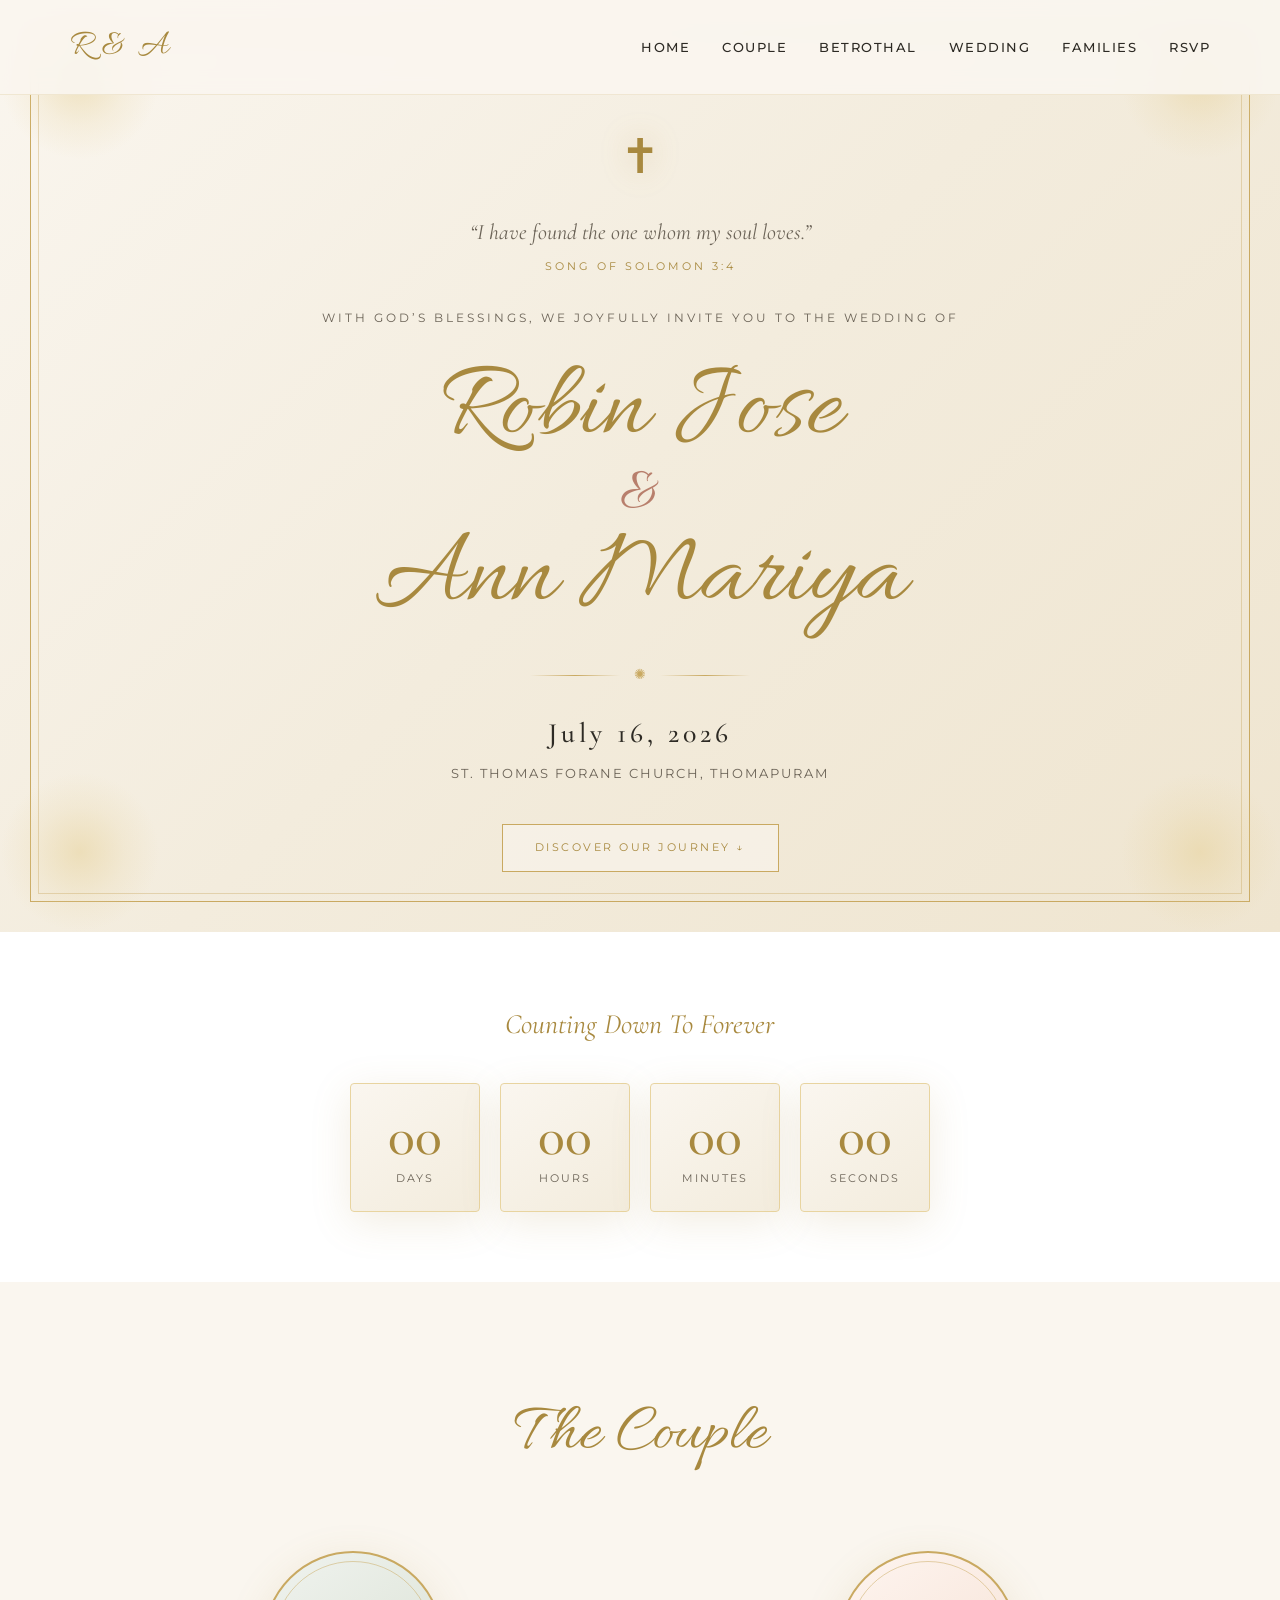
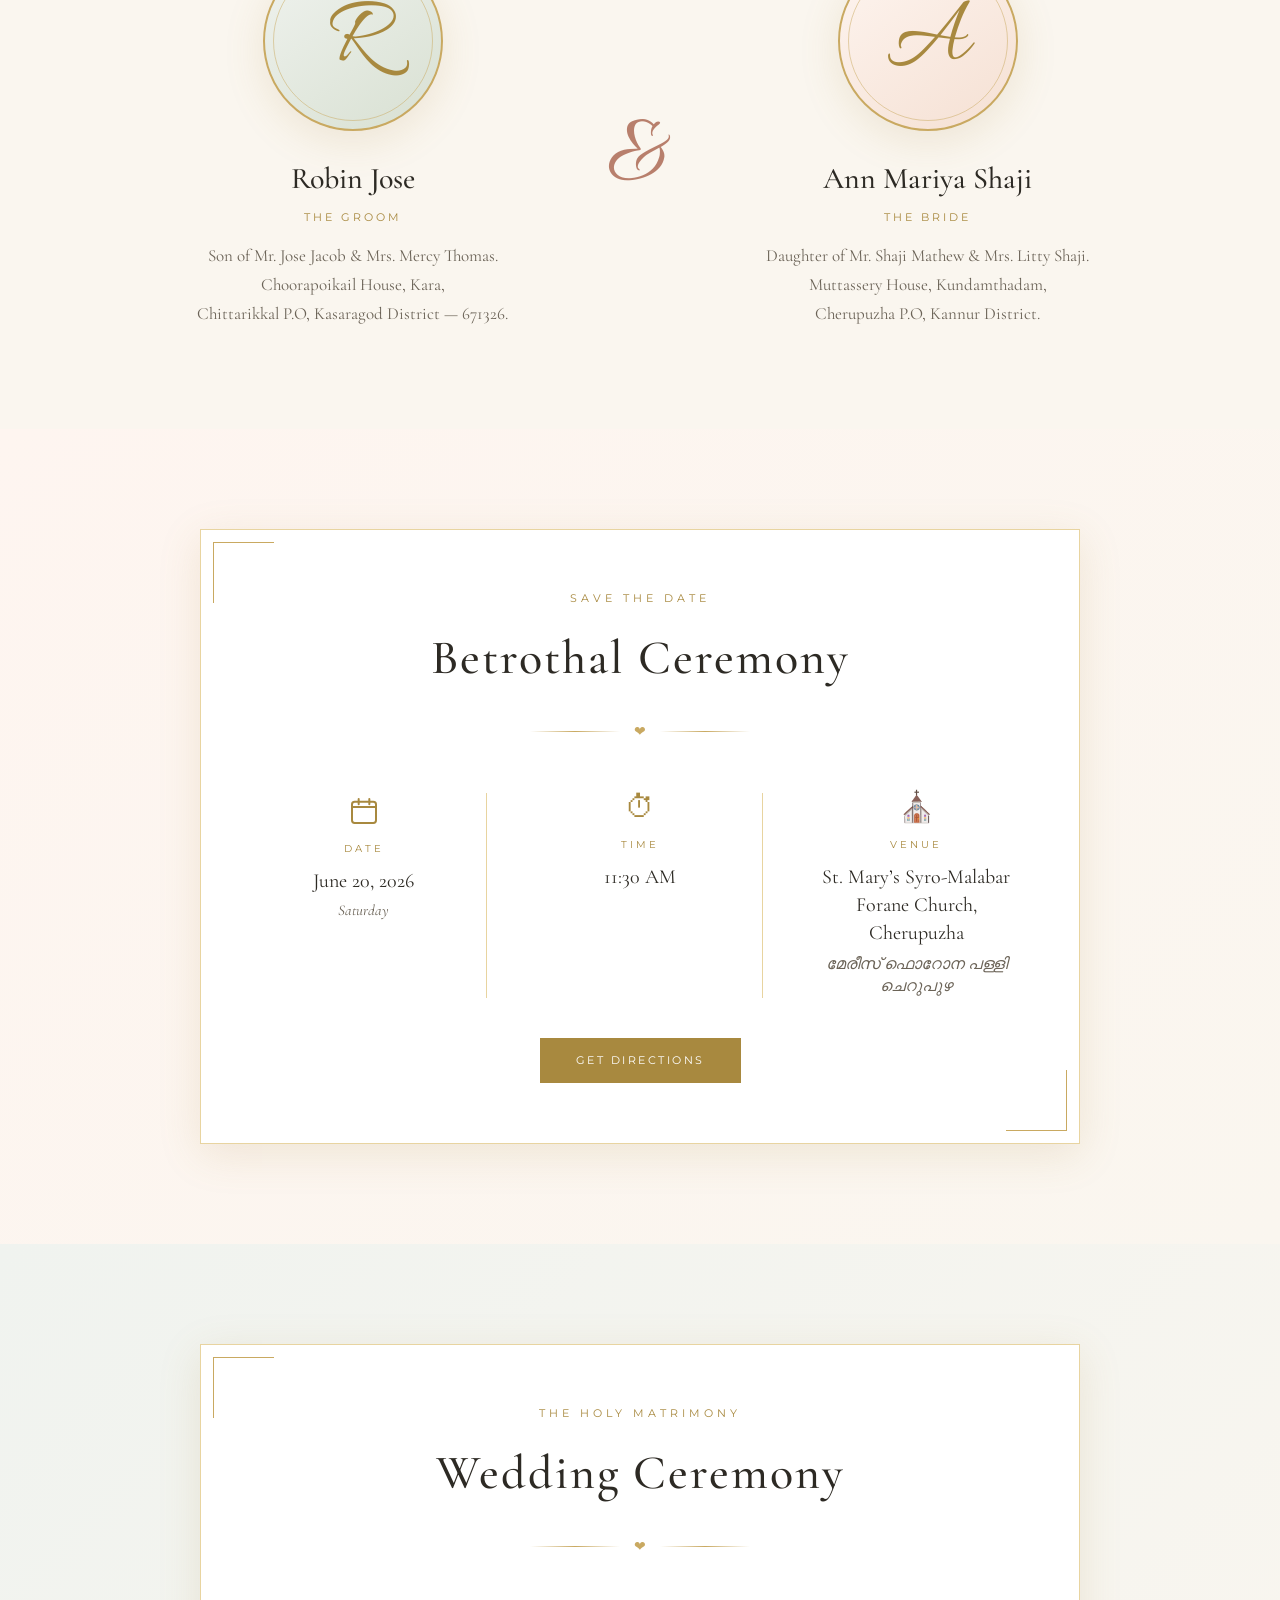
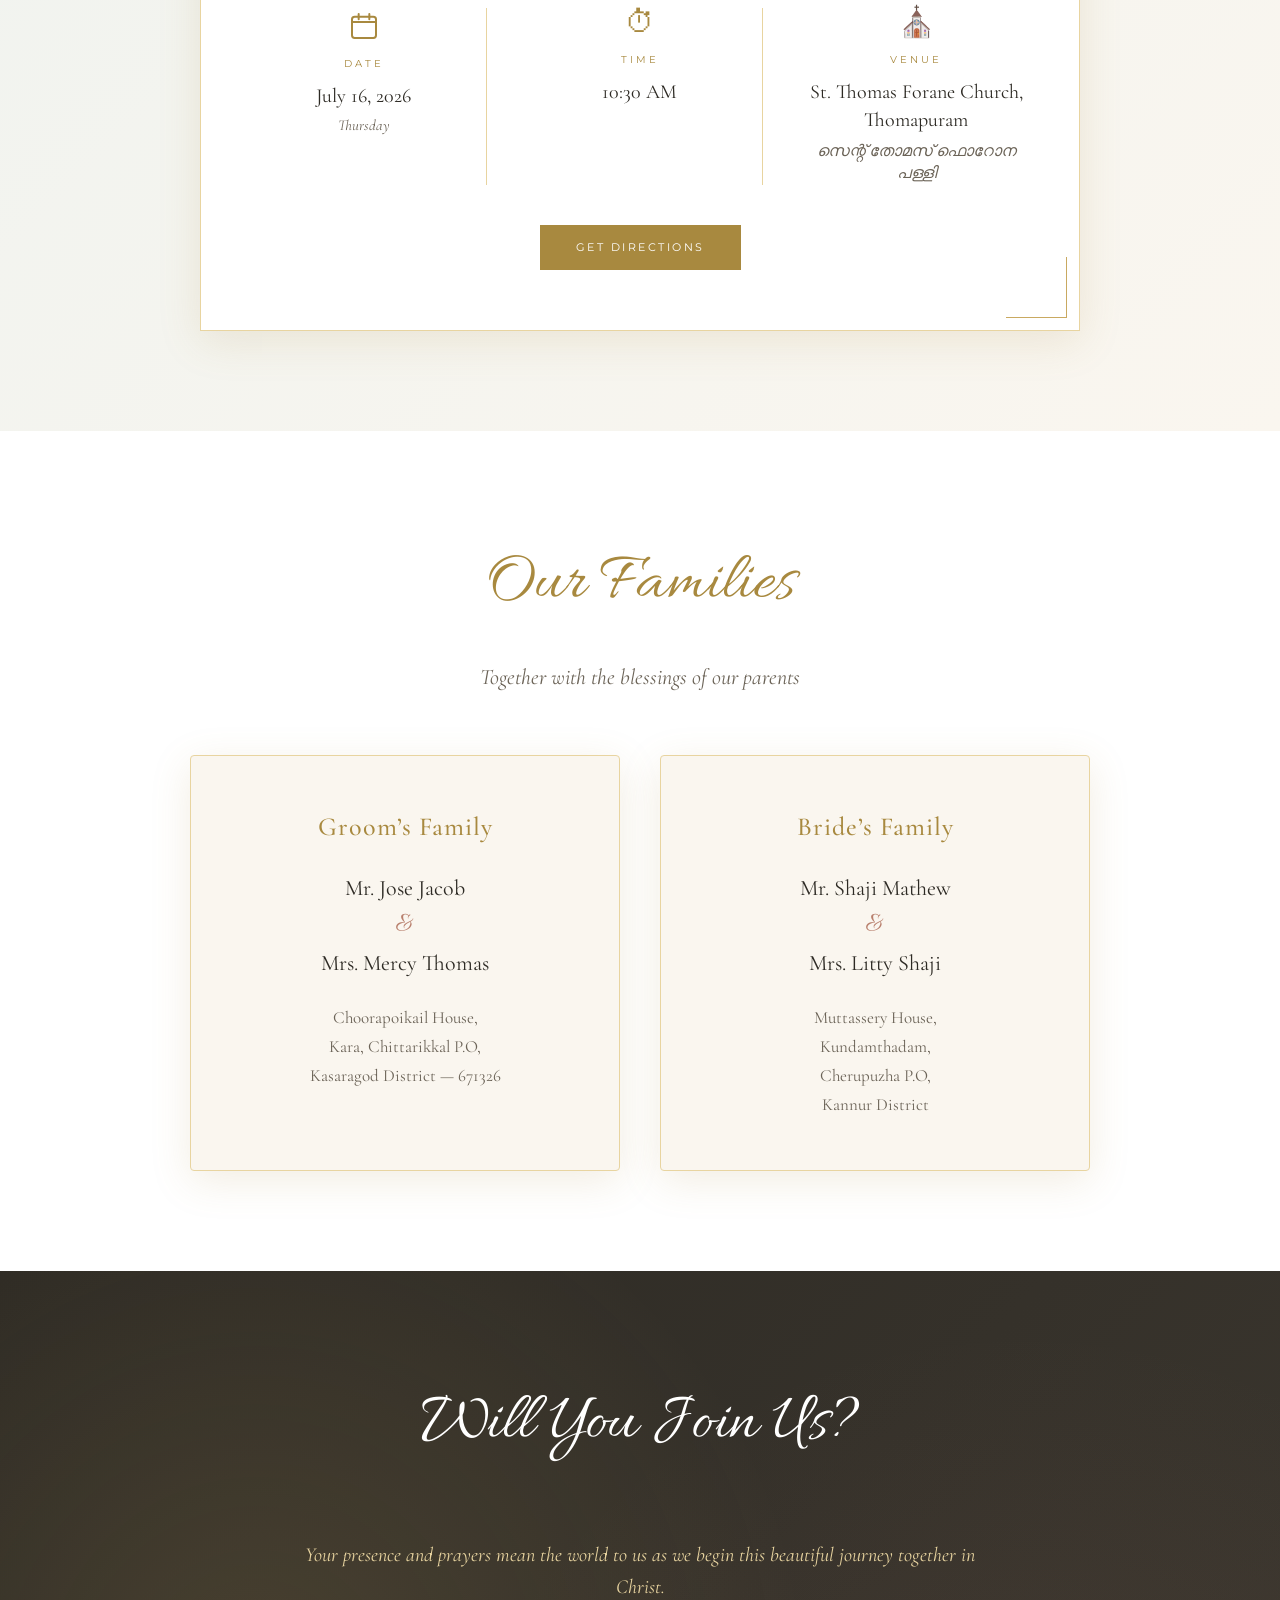
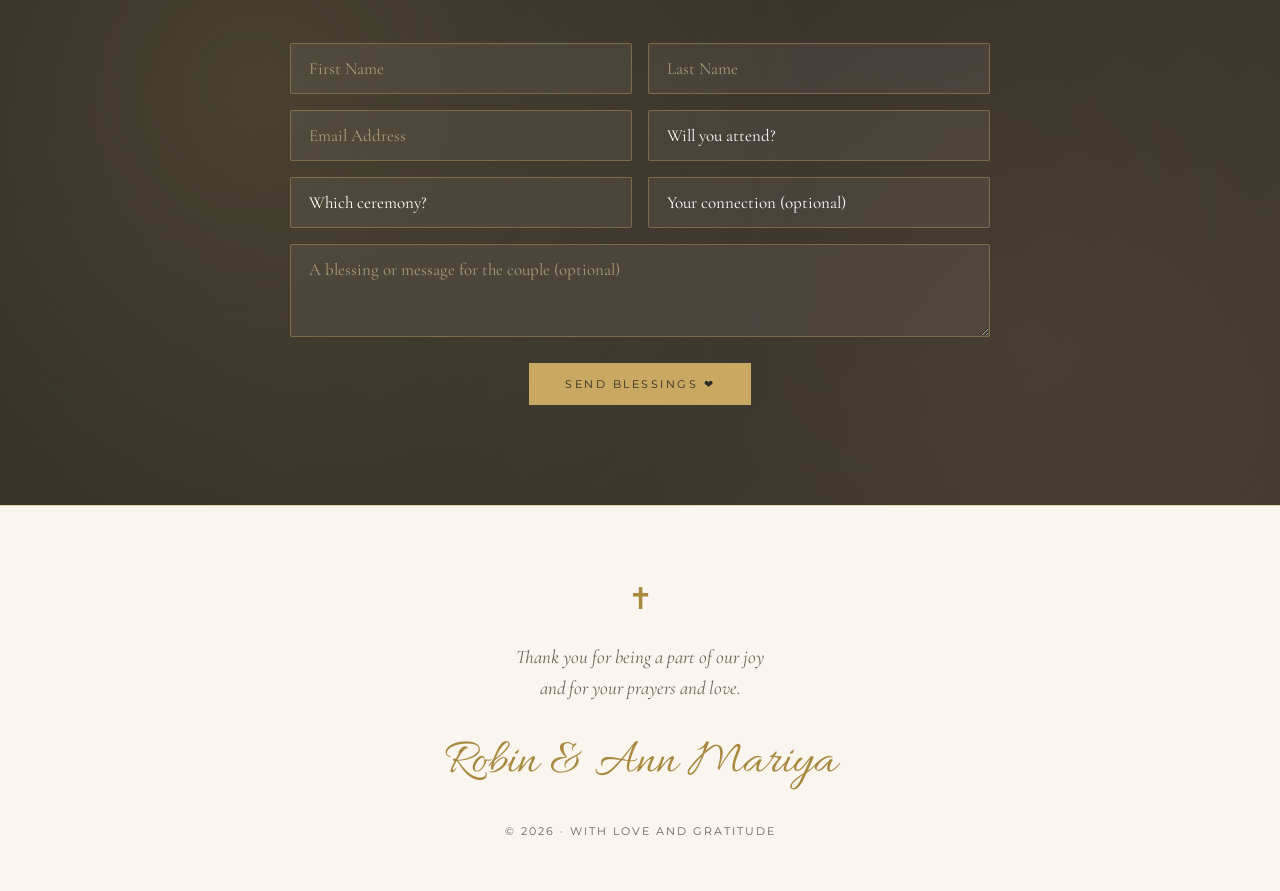
==== index.html @ 60954aa1 "Toast for RSVP feedback; harden submit handler against missing fields Use FormData with a safe gette" ====
<!DOCTYPE html>
<html lang="en">
<head>
  <meta charset="UTF-8" />
  <meta name="viewport" content="width=device-width, initial-scale=1.0" />
  <title>Robin &amp; Ann Mariya — Wedding</title>
  <link rel="preconnect" href="https://fonts.googleapis.com" />
  <link rel="preconnect" href="https://fonts.gstatic.com" crossorigin />
  <link href="https://fonts.googleapis.com/css2?family=Allura&family=Cormorant+Garamond:wght@300;400;500;600;700&family=Montserrat:wght@300;400;500;600&display=swap" rel="stylesheet" />
  <link rel="stylesheet" href="styles.css" />
</head>
<body>

  <nav class="nav">
    <div class="nav-inner">
      <a href="#home" class="nav-brand">R &amp; A</a>
      <button class="nav-toggle" aria-label="Open menu" aria-expanded="false">
        <span></span><span></span><span></span>
      </button>
      <ul class="nav-links">
        <li><a href="#home">Home</a></li>
        <li><a href="#story">Couple</a></li>
        <li><a href="#engagement">Betrothal</a></li>
        <li><a href="#wedding">Wedding</a></li>
        <li><a href="#families">Families</a></li>
        <li><a href="#rsvp">RSVP</a></li>
      </ul>
    </div>
  </nav>

  <header id="home" class="hero">
    <div class="hero-corner top-left"></div>
    <div class="hero-corner top-right"></div>
    <div class="hero-corner bottom-left"></div>
    <div class="hero-corner bottom-right"></div>

    <div class="hero-content">
      <div class="cross">&#10013;</div>
      <p class="verse">
        &ldquo;I have found the one whom my soul loves.&rdquo;<br />
        <span class="verse-ref">Song of Solomon 3:4</span>
      </p>
      <p class="intro">With God&rsquo;s blessings, we joyfully invite you to the wedding of</p>

      <h1 class="couple-names">
        <span class="name">Robin Jose</span>
        <span class="amp">&amp;</span>
        <span class="name">Ann Mariya</span>
      </h1>

      <div class="divider"><span>&#10042;</span></div>

      <p class="hero-date">July 16, 2026</p>
      <p class="hero-location">St. Thomas Forane Church, Thomapuram</p>

      <a href="#engagement" class="btn-scroll">Discover Our Journey &#8595;</a>
    </div>
  </header>

  <section id="countdown" class="countdown-section">
    <h2 class="section-subtitle">Counting Down To Forever</h2>
    <div class="countdown" id="countdown-timer">
      <div class="count-box"><span class="count-num" id="days">--</span><span class="count-label">Days</span></div>
      <div class="count-box"><span class="count-num" id="hours">--</span><span class="count-label">Hours</span></div>
      <div class="count-box"><span class="count-num" id="minutes">--</span><span class="count-label">Minutes</span></div>
      <div class="count-box"><span class="count-num" id="seconds">--</span><span class="count-label">Seconds</span></div>
    </div>
  </section>

  <section id="story" class="couple-section">
    <h2 class="section-title">The Couple</h2>
    <div class="couple-grid">

      <div class="person">
        <div class="person-circle groom">
          <span class="person-initial">R</span>
        </div>
        <h3 class="person-name">Robin Jose</h3>
        <p class="person-tagline">The Groom</p>
        <p class="person-desc">
          Son of Mr. Jose Jacob &amp; Mrs. Mercy Thomas.<br />
          Choorapoikail House, Kara,<br />
          Chittarikkal P.O, Kasaragod District &mdash; 671326.
        </p>
      </div>

      <div class="ampersand-large">&amp;</div>

      <div class="person">
        <div class="person-circle bride">
          <span class="person-initial">A</span>
        </div>
        <h3 class="person-name">Ann Mariya Shaji</h3>
        <p class="person-tagline">The Bride</p>
        <p class="person-desc">
          Daughter of Mr. Shaji Mathew &amp; Mrs. Litty Shaji.<br />
          Muttassery House, Kundamthadam,<br />
          Cherupuzha P.O, Kannur District.
        </p>
      </div>

    </div>
  </section>

  <section id="engagement" class="event-section engagement-bg">
    <div class="event-card">
      <p class="event-eyebrow">Save the Date</p>
      <h2 class="event-title">Betrothal Ceremony</h2>
      <div class="divider"><span>&#10084;</span></div>

      <div class="event-details">
        <div class="detail">
          <div class="detail-icon">
            <svg width="34" height="34" viewBox="0 0 24 24" fill="none" stroke="currentColor" stroke-width="1.5" stroke-linecap="round" stroke-linejoin="round" aria-hidden="true">
              <rect x="3" y="5" width="18" height="16" rx="2" />
              <path d="M3 9h18" />
              <path d="M8 3v4" />
              <path d="M16 3v4" />
            </svg>
          </div>
          <p class="detail-label">Date</p>
          <p class="detail-value">June 20, 2026<br /><span class="muted">Saturday</span></p>
        </div>
        <div class="detail">
          <div class="detail-icon">&#9201;</div>
          <p class="detail-label">Time</p>
          <p class="detail-value">11:30 AM</p>
        </div>
        <div class="detail">
          <div class="detail-icon">&#9962;</div>
          <p class="detail-label">Venue</p>
          <p class="detail-value">
            St. Mary&rsquo;s Syro-Malabar<br />Forane Church, Cherupuzha
            <span class="malayalam">മേരീസ് ഫൊറോന പള്ളി ചെറുപുഴ</span>
          </p>
        </div>
      </div>

      <a class="btn-primary" target="_blank" rel="noopener"
         href="https://www.google.com/maps/search/?api=1&query=St.+Mary%27s+Forane+Church+Cherupuzha">
        Get Directions
      </a>
    </div>
  </section>

  <section id="wedding" class="event-section wedding-bg">
    <div class="event-card">
      <p class="event-eyebrow">The Holy Matrimony</p>
      <h2 class="event-title">Wedding Ceremony</h2>
      <div class="divider"><span>&#10084;</span></div>

      <div class="event-details">
        <div class="detail">
          <div class="detail-icon">
            <svg width="34" height="34" viewBox="0 0 24 24" fill="none" stroke="currentColor" stroke-width="1.5" stroke-linecap="round" stroke-linejoin="round" aria-hidden="true">
              <rect x="3" y="5" width="18" height="16" rx="2" />
              <path d="M3 9h18" />
              <path d="M8 3v4" />
              <path d="M16 3v4" />
            </svg>
          </div>
          <p class="detail-label">Date</p>
          <p class="detail-value">July 16, 2026<br /><span class="muted">Thursday</span></p>
        </div>
        <div class="detail">
          <div class="detail-icon">&#9201;</div>
          <p class="detail-label">Time</p>
          <p class="detail-value">10:30 AM</p>
        </div>
        <div class="detail">
          <div class="detail-icon">&#9962;</div>
          <p class="detail-label">Venue</p>
          <p class="detail-value">
            St. Thomas Forane Church,<br />Thomapuram
            <span class="malayalam">സെന്റ് തോമസ് ഫൊറോന പള്ളി</span>
          </p>
        </div>
      </div>

      <a class="btn-primary" target="_blank" rel="noopener"
         href="https://www.google.com/maps/search/?api=1&query=St.+Thomas+Forane+Church+Thomapuram">
        Get Directions
      </a>
    </div>
  </section>

  <section id="families" class="families-section">
    <h2 class="section-title">Our Families</h2>
    <p class="section-subtitle">Together with the blessings of our parents</p>

    <div class="families-grid">
      <div class="family-card">
        <h3 class="family-heading">Groom&rsquo;s Family</h3>
        <p class="family-parents">Mr. Jose Jacob<br /><span class="amp-small">&amp;</span><br />Mrs. Mercy Thomas</p>
        <p class="family-address">
          Choorapoikail House,<br />
          Kara, Chittarikkal P.O,<br />
          Kasaragod District &mdash; 671326
        </p>
      </div>

      <div class="family-card">
        <h3 class="family-heading">Bride&rsquo;s Family</h3>
        <p class="family-parents">Mr. Shaji Mathew<br /><span class="amp-small">&amp;</span><br />Mrs. Litty Shaji</p>
        <p class="family-address">
          Muttassery House,<br />
          Kundamthadam,<br />
          Cherupuzha P.O,<br />
          Kannur District
        </p>
      </div>
    </div>
  </section>

  <section id="rsvp" class="rsvp-section">
    <div class="rsvp-inner">
      <h2 class="section-title light">Will You Join Us?</h2>
      <p class="rsvp-text">
        Your presence and prayers mean the world to us as we begin this beautiful journey together in Christ.
      </p>

      <form class="rsvp-form" onsubmit="return submitRSVP(event)">
        <div class="form-row">
          <input type="text" name="firstName" placeholder="First Name" required />
          <input type="text" name="lastName" placeholder="Last Name" required />
        </div>
        <div class="form-row">
          <input type="email" name="email" placeholder="Email Address" required />
          <select name="attendance" required>
            <option value="">Will you attend?</option>
            <option value="Yes">Yes, joyfully</option>
            <option value="No">Regretfully, no</option>
            <option value="Maybe">Maybe</option>
          </select>
        </div>
        <div class="form-row">
          <select name="invitationType" required>
            <option value="">Which ceremony?</option>
            <option value="Betrothal">Betrothal &mdash; June 20</option>
            <option value="Wedding">Wedding &mdash; July 16</option>
            <option value="Both">Both Ceremonies</option>
          </select>
          <select name="group">
            <option value="">Your connection (optional)</option>
            <option value="Bride's Side">Bride&rsquo;s Side</option>
            <option value="Groom's Side">Groom&rsquo;s Side</option>
            <option value="Family">Family</option>
            <option value="Friend">Friend</option>
            <option value="Colleague">Colleague</option>
          </select>
        </div>
        <textarea name="message" rows="3" placeholder="A blessing or message for the couple (optional)"></textarea>
        <button type="submit" class="btn-primary">Send Blessings &#10084;</button>
      </form>
    </div>
  </section>

  <footer class="footer">
    <div class="footer-cross">&#10013;</div>
    <p class="footer-thanks">
      Thank you for being a part of our joy<br />
      and for your prayers and love.
    </p>
    <p class="footer-names">Robin &amp; Ann Mariya</p>
    <p class="footer-meta">&copy; 2026 &middot; With love and gratitude</p>
  </footer>

  <script src="script.js"></script>
</body>
</html>
---- styles.css ----
:root {
  --gold: #c9a961;
  --gold-dark: #a8893f;
  --gold-light: #e8d4a0;
  --cream: #faf6ef;
  --cream-deep: #f3ecdd;
  --ink: #2d2a24;
  --muted: #6b6357;
  --rose: #b87f6c;
  --green: #6b7f5a;
  --shadow: 0 10px 40px rgba(168, 137, 63, 0.15);
}

* {
  box-sizing: border-box;
  margin: 0;
  padding: 0;
}

html {
  scroll-behavior: smooth;
}

body {
  font-family: 'Cormorant Garamond', Georgia, serif;
  background: var(--cream);
  color: var(--ink);
  line-height: 1.6;
  font-size: 18px;
  -webkit-font-smoothing: antialiased;
}

/* -------- Nav -------- */
.nav {
  position: fixed;
  top: 0;
  left: 0;
  right: 0;
  z-index: 100;
  background: rgba(250, 246, 239, 0.92);
  backdrop-filter: blur(10px);
  border-bottom: 1px solid rgba(201, 169, 97, 0.2);
}

.nav-inner {
  max-width: 1200px;
  margin: 0 auto;
  padding: 18px 30px;
  display: flex;
  align-items: center;
  justify-content: space-between;
}

.nav-brand {
  font-family: 'Allura', cursive;
  font-size: 36px;
  color: var(--gold-dark);
  text-decoration: none;
  letter-spacing: 2px;
}

.nav-links {
  display: flex;
  gap: 32px;
  list-style: none;
}

.nav-links a {
  font-family: 'Montserrat', sans-serif;
  font-size: 13px;
  font-weight: 500;
  letter-spacing: 1.5px;
  text-transform: uppercase;
  text-decoration: none;
  color: var(--ink);
  transition: color 0.3s;
}

.nav-links a:hover {
  color: var(--gold-dark);
}

.nav-toggle {
  display: none;
  background: none;
  border: none;
  cursor: pointer;
  flex-direction: column;
  gap: 5px;
  padding: 6px;
}

.nav-toggle span {
  display: block;
  width: 24px;
  height: 2px;
  background: var(--gold-dark);
}

/* -------- Hero -------- */
.hero {
  position: relative;
  min-height: 100vh;
  background: linear-gradient(135deg, #faf6ef 0%, #f3ecdd 50%, #efe5d0 100%);
  display: flex;
  align-items: center;
  justify-content: center;
  text-align: center;
  padding: 120px 30px 60px;
  overflow: hidden;
}

.hero::before {
  content: '';
  position: absolute;
  inset: 30px;
  border: 1px solid var(--gold);
  pointer-events: none;
}

.hero::after {
  content: '';
  position: absolute;
  inset: 38px;
  border: 1px solid rgba(201, 169, 97, 0.4);
  pointer-events: none;
}

.hero-corner {
  position: absolute;
  width: 160px;
  height: 160px;
  background: radial-gradient(circle at center,
    rgba(232, 212, 160, 0.6) 0%,
    rgba(232, 212, 160, 0.2) 40%,
    transparent 70%);
  pointer-events: none;
}

.top-left { top: 0; left: 0; }
.top-right { top: 0; right: 0; }
.bottom-left { bottom: 0; left: 0; }
.bottom-right { bottom: 0; right: 0; }

.hero-content {
  position: relative;
  z-index: 2;
  max-width: 800px;
}

.cross {
  font-size: 48px;
  color: var(--gold-dark);
  margin-bottom: 20px;
  text-shadow: 0 0 30px rgba(201, 169, 97, 0.4);
}

.verse {
  font-style: italic;
  font-size: 22px;
  color: var(--muted);
  margin-bottom: 8px;
  line-height: 1.4;
}

.verse-ref {
  font-family: 'Montserrat', sans-serif;
  font-size: 11px;
  font-style: normal;
  letter-spacing: 3px;
  color: var(--gold-dark);
  text-transform: uppercase;
}

.intro {
  font-family: 'Montserrat', sans-serif;
  font-size: 12px;
  letter-spacing: 3px;
  text-transform: uppercase;
  color: var(--muted);
  margin: 30px 0 24px;
}

.couple-names {
  font-family: 'Allura', cursive;
  font-size: clamp(60px, 10vw, 110px);
  color: var(--gold-dark);
  line-height: 1.1;
  font-weight: 400;
  margin: 10px 0;
}

.couple-names .amp {
  display: block;
  font-size: 0.55em;
  color: var(--rose);
  margin: -10px 0;
}

.couple-names .name {
  display: block;
}

.divider {
  display: flex;
  align-items: center;
  justify-content: center;
  margin: 24px auto;
  max-width: 220px;
  color: var(--gold);
}

.divider::before,
.divider::after {
  content: '';
  flex: 1;
  height: 1px;
  background: linear-gradient(90deg, transparent, var(--gold), transparent);
}

.divider span {
  padding: 0 14px;
  font-size: 14px;
}

.hero-date {
  font-family: 'Cormorant Garamond', serif;
  font-size: 28px;
  font-weight: 500;
  color: var(--ink);
  letter-spacing: 4px;
}

.hero-location {
  font-family: 'Montserrat', sans-serif;
  font-size: 13px;
  letter-spacing: 2px;
  color: var(--muted);
  margin-top: 8px;
  text-transform: uppercase;
}

.btn-scroll {
  display: inline-block;
  margin-top: 40px;
  padding: 14px 32px;
  font-family: 'Montserrat', sans-serif;
  font-size: 11px;
  letter-spacing: 2.5px;
  text-transform: uppercase;
  color: var(--gold-dark);
  border: 1px solid var(--gold);
  text-decoration: none;
  transition: all 0.3s;
  background: rgba(250, 246, 239, 0.6);
}

.btn-scroll:hover {
  background: var(--gold-dark);
  color: #fff;
}

/* -------- Countdown -------- */
.countdown-section {
  padding: 70px 30px;
  background: #fff;
  text-align: center;
}

.section-subtitle {
  font-family: 'Cormorant Garamond', serif;
  font-size: 28px;
  font-weight: 400;
  font-style: italic;
  color: var(--gold-dark);
  margin-bottom: 36px;
}

.countdown {
  display: flex;
  flex-wrap: wrap;
  justify-content: center;
  gap: 20px;
  max-width: 800px;
  margin: 0 auto;
}

.count-box {
  background: linear-gradient(145deg, var(--cream) 0%, var(--cream-deep) 100%);
  border: 1px solid var(--gold-light);
  padding: 24px 18px;
  min-width: 130px;
  border-radius: 4px;
  box-shadow: var(--shadow);
  display: flex;
  flex-direction: column;
  gap: 6px;
}

.count-num {
  font-family: 'Cormorant Garamond', serif;
  font-size: 56px;
  font-weight: 500;
  color: var(--gold-dark);
  line-height: 1;
}

.count-label {
  font-family: 'Montserrat', sans-serif;
  font-size: 11px;
  letter-spacing: 2px;
  text-transform: uppercase;
  color: var(--muted);
}

/* -------- Couple section -------- */
.couple-section {
  padding: 100px 30px;
  background: var(--cream);
  text-align: center;
}

.section-title {
  font-family: 'Allura', cursive;
  font-size: 68px;
  color: var(--gold-dark);
  font-weight: 400;
  margin-bottom: 60px;
}

.section-title.light {
  color: #fff;
}

.couple-grid {
  display: grid;
  grid-template-columns: 1fr auto 1fr;
  gap: 40px;
  align-items: start;
  max-width: 1000px;
  margin: 0 auto;
}

.person {
  text-align: center;
}

.person-circle {
  width: 180px;
  height: 180px;
  border-radius: 50%;
  margin: 0 auto 24px;
  display: flex;
  align-items: center;
  justify-content: center;
  border: 2px solid var(--gold);
  box-shadow: var(--shadow);
  position: relative;
}

.person-circle::before {
  content: '';
  position: absolute;
  inset: 8px;
  border-radius: 50%;
  border: 1px solid rgba(201, 169, 97, 0.5);
}

.person-circle.bride {
  background: linear-gradient(145deg, #fef5f0 0%, #f5e0d3 100%);
}

.person-circle.groom {
  background: linear-gradient(145deg, #f0f3ef 0%, #d8e0d2 100%);
}

.person-initial {
  font-family: 'Allura', cursive;
  font-size: 96px;
  color: var(--gold-dark);
  line-height: 1;
}

.person-name {
  font-family: 'Cormorant Garamond', serif;
  font-size: 30px;
  font-weight: 500;
  color: var(--ink);
  margin-bottom: 6px;
}

.person-tagline {
  font-family: 'Montserrat', sans-serif;
  font-size: 11px;
  letter-spacing: 3px;
  text-transform: uppercase;
  color: var(--gold-dark);
  margin-bottom: 16px;
}

.person-desc {
  color: var(--muted);
  font-size: 17px;
  line-height: 1.7;
}

.ampersand-large {
  font-family: 'Allura', cursive;
  font-size: 100px;
  color: var(--rose);
  line-height: 1;
  align-self: center;
  padding-top: 40px;
}

/* -------- Event sections -------- */
.event-section {
  padding: 100px 30px;
  position: relative;
}

.engagement-bg {
  background: linear-gradient(135deg, #fef5f0 0%, #faf6ef 100%);
}

.wedding-bg {
  background: linear-gradient(135deg, #f0f3ef 0%, #faf6ef 100%);
}

.event-card {
  max-width: 880px;
  margin: 0 auto;
  background: #fff;
  padding: 60px 40px;
  border: 1px solid var(--gold-light);
  box-shadow: var(--shadow);
  text-align: center;
  position: relative;
}

.event-card::before,
.event-card::after {
  content: '';
  position: absolute;
  width: 60px;
  height: 60px;
  border: 1px solid var(--gold);
}

.event-card::before {
  top: 12px;
  left: 12px;
  border-right: none;
  border-bottom: none;
}

.event-card::after {
  bottom: 12px;
  right: 12px;
  border-left: none;
  border-top: none;
}

.event-eyebrow {
  font-family: 'Montserrat', sans-serif;
  font-size: 11px;
  letter-spacing: 4px;
  text-transform: uppercase;
  color: var(--gold-dark);
  margin-bottom: 12px;
}

.event-title {
  font-family: 'Cormorant Garamond', serif;
  font-size: 48px;
  font-weight: 500;
  color: var(--ink);
  letter-spacing: 2px;
}

.event-details {
  display: grid;
  grid-template-columns: repeat(3, 1fr);
  gap: 30px;
  margin: 50px 0 40px;
  text-align: center;
}

.detail {
  padding: 0 14px;
  border-right: 1px solid var(--gold-light);
}

.detail:last-child {
  border-right: none;
}

.detail-icon {
  font-size: 30px;
  margin-bottom: 14px;
  color: var(--gold-dark);
  line-height: 1;
}

.detail-icon svg {
  width: 32px;
  height: 32px;
  display: inline-block;
  vertical-align: middle;
}

.detail-label {
  font-family: 'Montserrat', sans-serif;
  font-size: 10px;
  letter-spacing: 3px;
  text-transform: uppercase;
  color: var(--gold-dark);
  margin-bottom: 10px;
}

.detail-value {
  font-size: 20px;
  color: var(--ink);
  line-height: 1.4;
}

.malayalam {
  display: block;
  font-size: 16px;
  color: var(--muted);
  margin-top: 6px;
  font-style: italic;
}

.muted {
  color: var(--muted);
  font-size: 15px;
  font-style: italic;
}

.btn-primary {
  display: inline-block;
  padding: 14px 36px;
  font-family: 'Montserrat', sans-serif;
  font-size: 11px;
  letter-spacing: 2.5px;
  text-transform: uppercase;
  background: var(--gold-dark);
  color: #fff;
  border: none;
  text-decoration: none;
  cursor: pointer;
  transition: all 0.3s;
}

.btn-primary:hover {
  background: var(--ink);
  letter-spacing: 3px;
}

/* -------- Families -------- */
.families-section {
  padding: 100px 30px;
  background: #fff;
  text-align: center;
}

.families-section .section-subtitle {
  margin-top: -40px;
  margin-bottom: 60px;
  font-size: 22px;
  color: var(--muted);
}

.families-grid {
  display: grid;
  grid-template-columns: repeat(2, 1fr);
  gap: 40px;
  max-width: 900px;
  margin: 0 auto;
}

.family-card {
  background: var(--cream);
  padding: 50px 30px;
  border: 1px solid var(--gold-light);
  border-radius: 4px;
  box-shadow: var(--shadow);
}

.family-heading {
  font-family: 'Cormorant Garamond', serif;
  font-size: 26px;
  font-weight: 500;
  color: var(--gold-dark);
  margin-bottom: 24px;
  letter-spacing: 1px;
}

.family-parents {
  font-size: 22px;
  color: var(--ink);
  margin-bottom: 24px;
  line-height: 1.5;
}

.amp-small {
  font-family: 'Allura', cursive;
  color: var(--rose);
  font-size: 28px;
}

.family-address {
  color: var(--muted);
  font-size: 17px;
  line-height: 1.7;
}

/* -------- RSVP -------- */
.rsvp-section {
  padding: 100px 30px;
  background: linear-gradient(135deg, #2d2a24 0%, #3d3830 100%);
  position: relative;
  color: #fff;
}

.rsvp-section::before {
  content: '';
  position: absolute;
  inset: 0;
  background: radial-gradient(circle at 20% 50%, rgba(201, 169, 97, 0.15), transparent 50%),
              radial-gradient(circle at 80% 80%, rgba(184, 127, 108, 0.1), transparent 50%);
  pointer-events: none;
}

.rsvp-inner {
  max-width: 700px;
  margin: 0 auto;
  position: relative;
  text-align: center;
}

.rsvp-text {
  color: var(--gold-light);
  font-size: 20px;
  font-style: italic;
  margin-bottom: 40px;
  line-height: 1.6;
}

.rsvp-form {
  display: flex;
  flex-direction: column;
  gap: 16px;
}

.form-row {
  display: grid;
  grid-template-columns: 1fr 1fr;
  gap: 16px;
}

.rsvp-form input,
.rsvp-form select,
.rsvp-form textarea {
  padding: 14px 18px;
  background: rgba(255, 255, 255, 0.06);
  border: 1px solid rgba(201, 169, 97, 0.4);
  color: #fff;
  font-family: 'Cormorant Garamond', serif;
  font-size: 17px;
  border-radius: 2px;
  outline: none;
  transition: border-color 0.3s, background 0.3s;
}

.rsvp-form input::placeholder,
.rsvp-form textarea::placeholder {
  color: rgba(232, 212, 160, 0.6);
}

.rsvp-form select {
  appearance: none;
  cursor: pointer;
}

.rsvp-form select option {
  background: var(--ink);
  color: #fff;
}

.rsvp-form input:focus,
.rsvp-form select:focus,
.rsvp-form textarea:focus {
  border-color: var(--gold);
  background: rgba(255, 255, 255, 0.1);
}

.rsvp-form textarea {
  resize: vertical;
  min-height: 80px;
  font-family: 'Cormorant Garamond', serif;
}

.rsvp-form button:disabled {
  opacity: 0.6;
  cursor: not-allowed;
}

.toast {
  position: fixed;
  left: 50%;
  bottom: 32px;
  transform: translate(-50%, 24px);
  max-width: min(420px, calc(100vw - 32px));
  padding: 14px 22px;
  border-radius: 10px;
  font-family: 'Montserrat', sans-serif;
  font-size: 14px;
  line-height: 1.45;
  color: #fff;
  background: #2b2b2b;
  box-shadow: 0 14px 40px rgba(0, 0, 0, 0.22);
  opacity: 0;
  transition: opacity 280ms ease, transform 280ms ease;
  z-index: 9999;
  text-align: center;
  pointer-events: none;
}

.toast-show {
  opacity: 1;
  transform: translate(-50%, 0);
}

.toast-success {
  background: linear-gradient(135deg, #4a7c4a 0%, #3d6a3d 100%);
}

.toast-error {
  background: linear-gradient(135deg, #a14b4b 0%, #8a3c3c 100%);
}

.rsvp-form .btn-primary {
  margin-top: 10px;
  align-self: center;
  background: var(--gold);
  color: var(--ink);
}

.rsvp-form .btn-primary:hover {
  background: var(--gold-light);
}

/* -------- Footer -------- */
.footer {
  padding: 70px 30px 50px;
  background: var(--cream);
  text-align: center;
  border-top: 1px solid var(--gold-light);
}

.footer-cross {
  font-size: 30px;
  color: var(--gold-dark);
  margin-bottom: 18px;
}

.footer-thanks {
  font-style: italic;
  font-size: 19px;
  color: var(--muted);
  line-height: 1.6;
  margin-bottom: 20px;
}

.footer-names {
  font-family: 'Allura', cursive;
  font-size: 50px;
  color: var(--gold-dark);
  margin-bottom: 20px;
}

.footer-meta {
  font-family: 'Montserrat', sans-serif;
  font-size: 11px;
  letter-spacing: 2px;
  text-transform: uppercase;
  color: var(--muted);
}

/* -------- Fade-in -------- */
.fade-section {
  opacity: 0;
  transform: translateY(24px);
  transition: opacity 0.9s ease-out, transform 0.9s ease-out;
}

.fade-section.visible {
  opacity: 1;
  transform: translateY(0);
}

/* Hero is always visible */
.hero.fade-section { opacity: 1; transform: none; }

/* -------- Responsive -------- */
@media (max-width: 800px) {
  body { font-size: 16px; }

  .nav-toggle { display: flex; }

  .nav-links {
    position: absolute;
    top: 100%;
    left: 0;
    right: 0;
    background: var(--cream);
    flex-direction: column;
    padding: 20px 30px;
    gap: 16px;
    border-bottom: 1px solid var(--gold-light);
    display: none;
  }

  .nav-links.open { display: flex; }

  .couple-grid {
    grid-template-columns: 1fr;
    gap: 30px;
  }

  .ampersand-large {
    padding-top: 0;
    font-size: 70px;
  }

  .families-grid {
    grid-template-columns: 1fr;
  }

  .event-details {
    grid-template-columns: 1fr;
    gap: 24px;
  }

  .detail {
    border-right: none;
    border-bottom: 1px solid var(--gold-light);
    padding-bottom: 24px;
  }

  .detail:last-child { border-bottom: none; }

  .event-card {
    padding: 40px 22px;
  }

  .event-title { font-size: 36px; }
  .section-title { font-size: 50px; }
  .person-circle { width: 140px; height: 140px; }
  .person-initial { font-size: 72px; }

  .form-row {
    grid-template-columns: 1fr;
  }

  .count-box {
    min-width: 100px;
    padding: 18px 14px;
  }

  .count-num { font-size: 40px; }
  .hero-date { font-size: 22px; letter-spacing: 2px; }
}
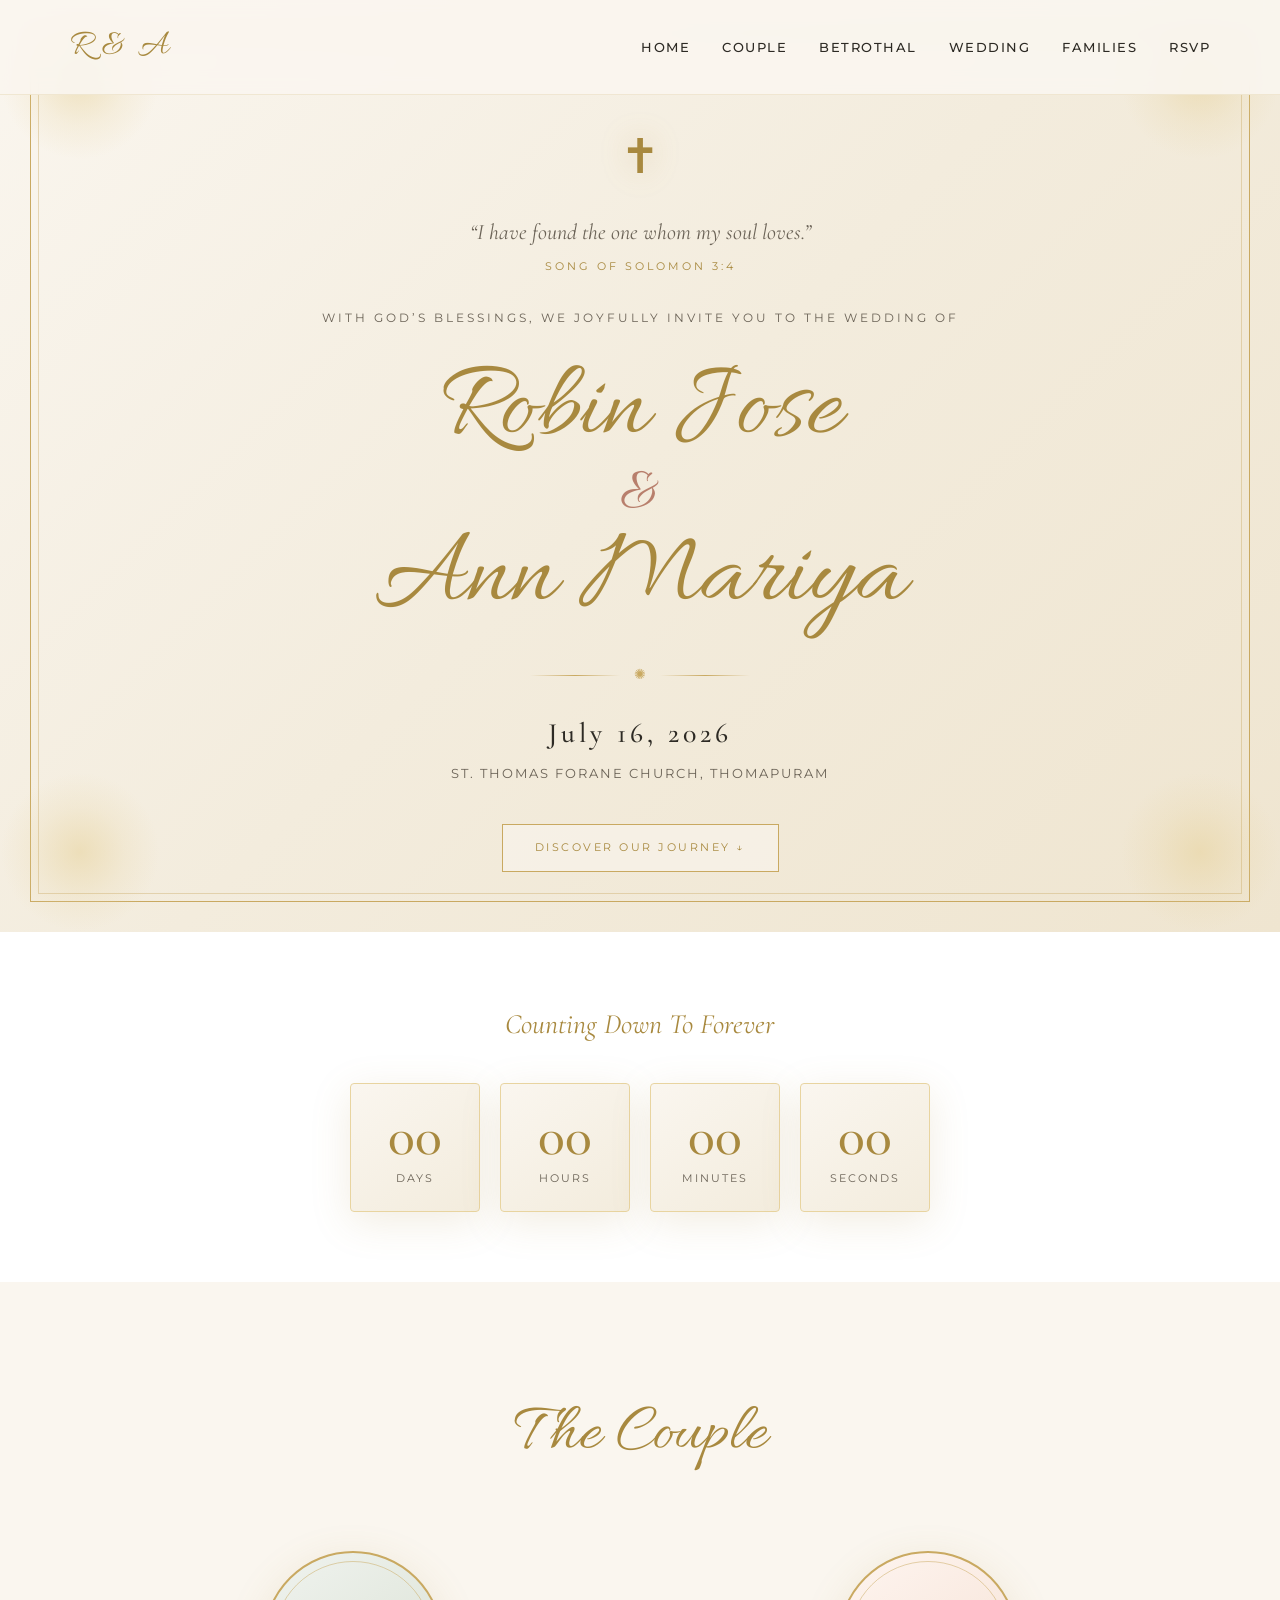
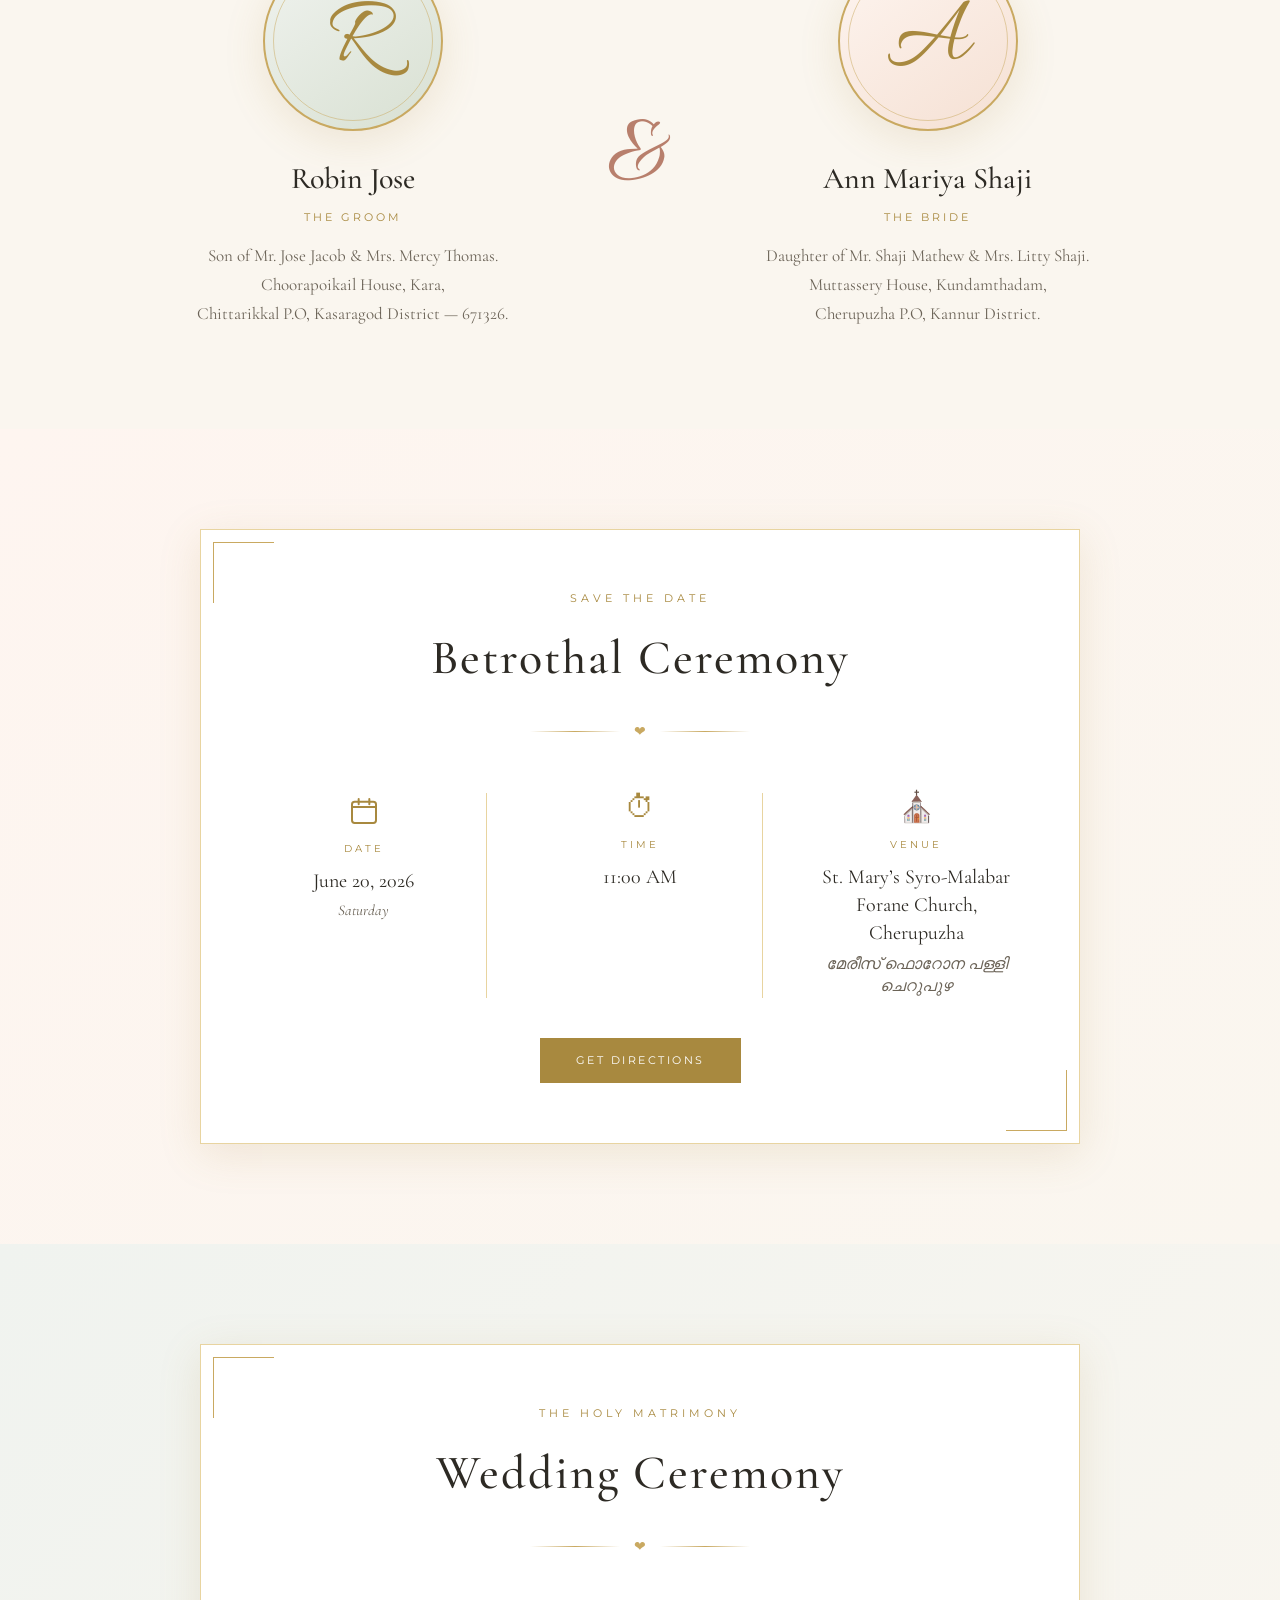
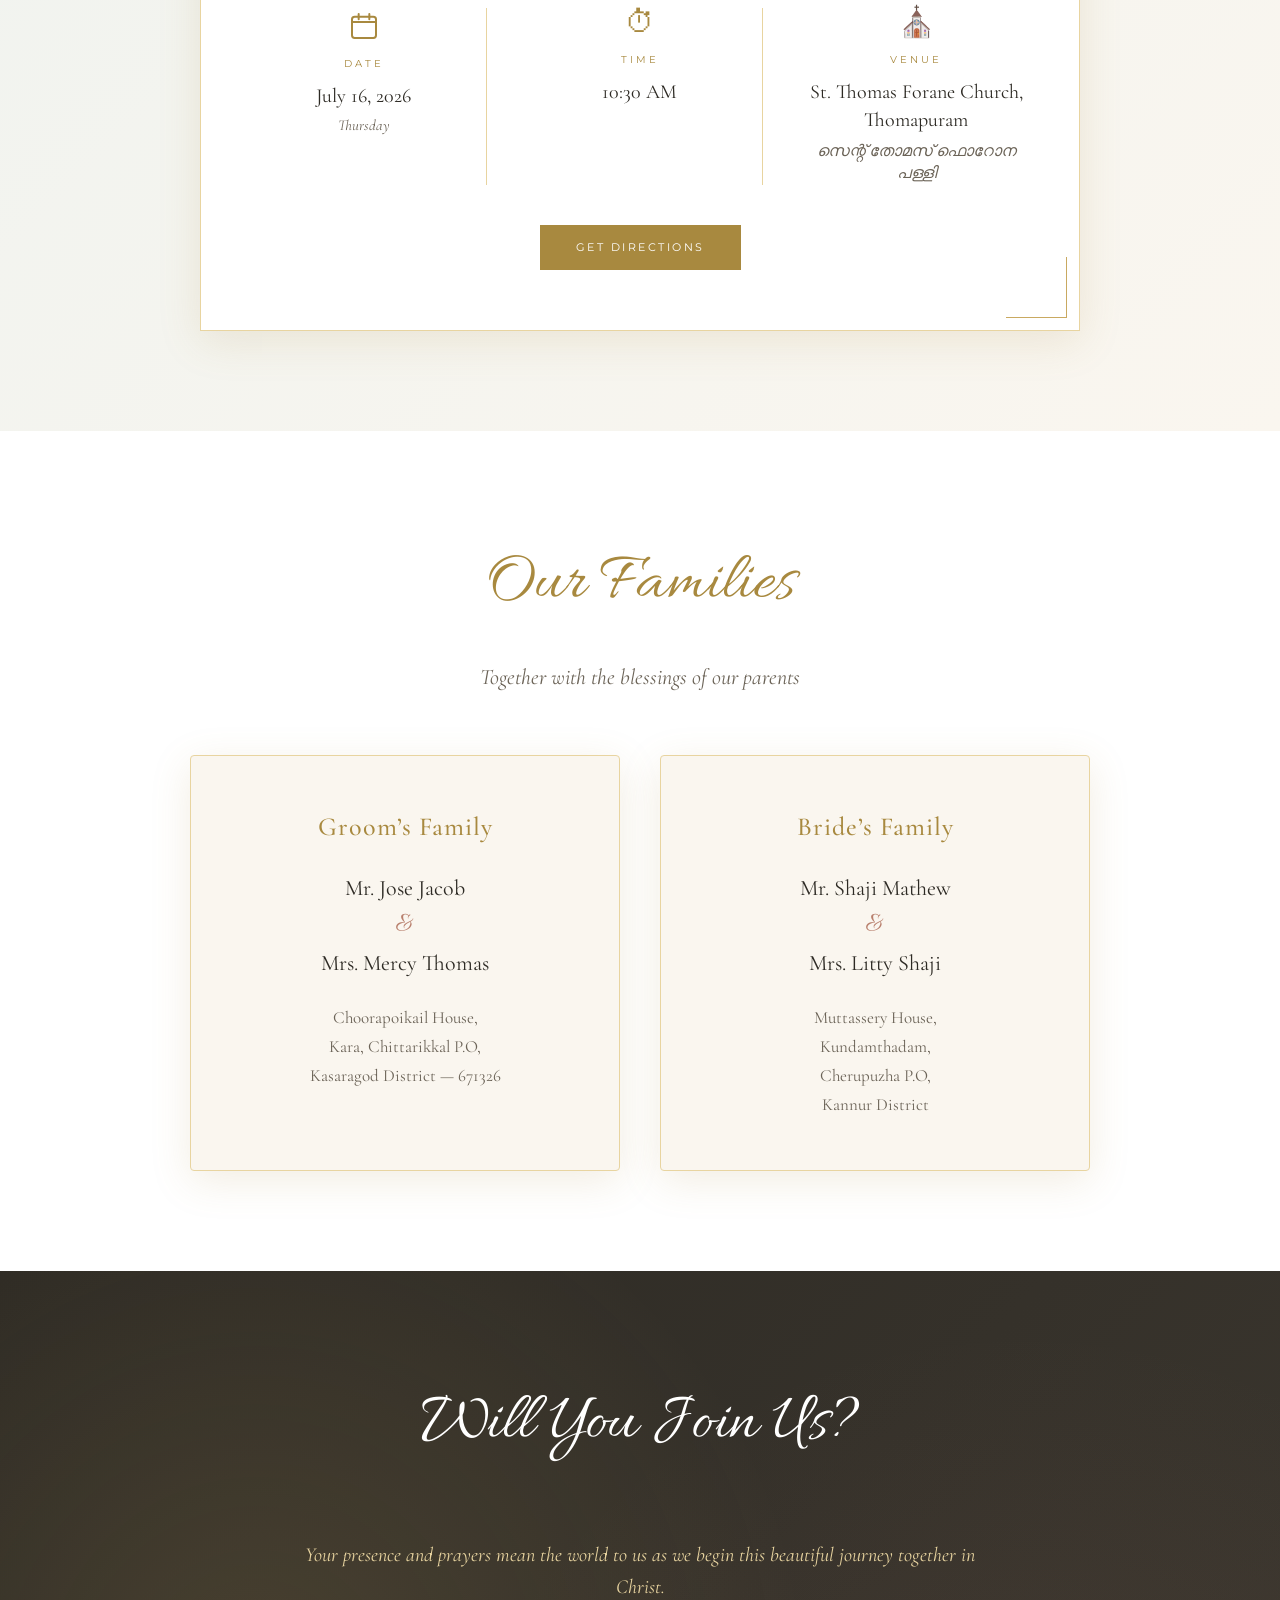
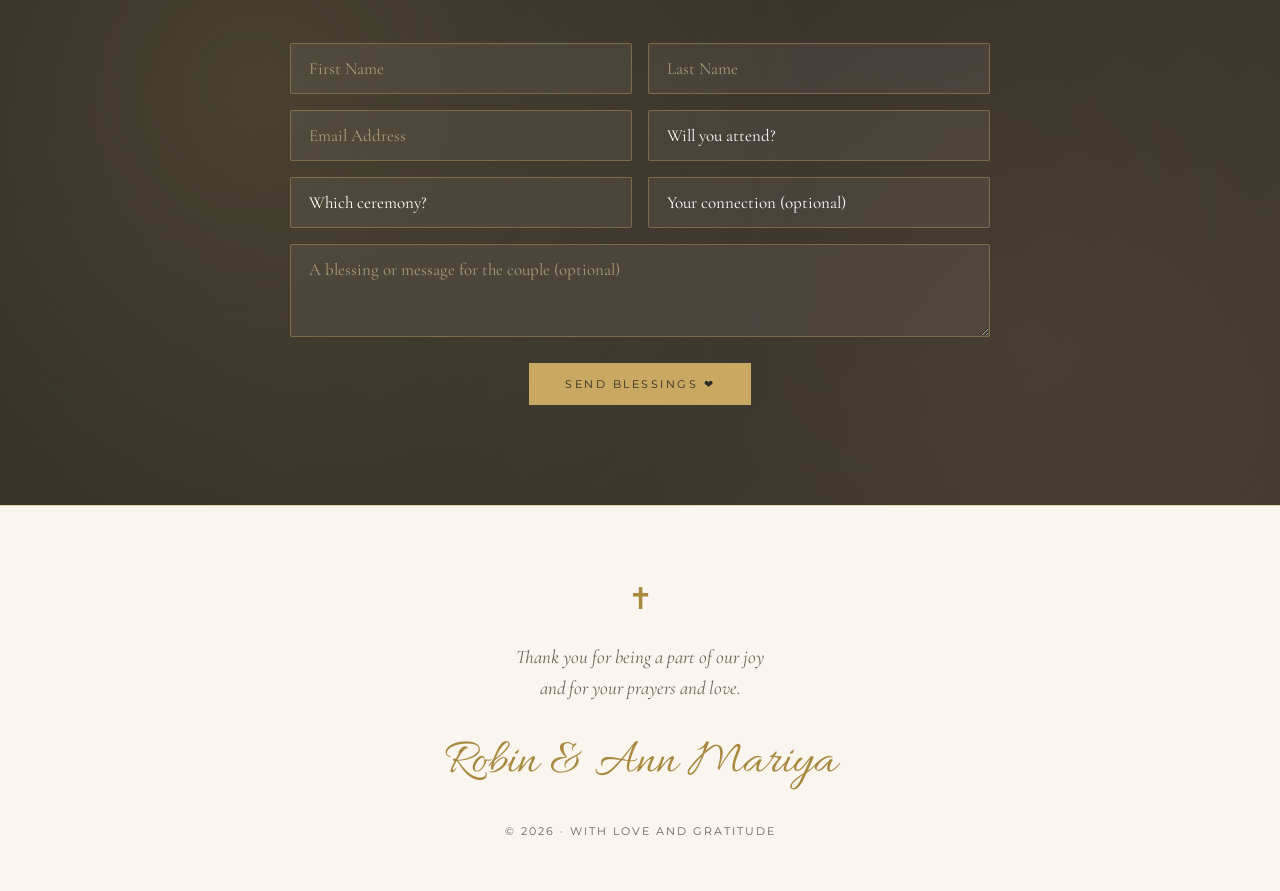
==== commit 82a4f652: "Update Betrothal time to 11:00 AM Co-Authored-By: Claude Opus 4.7 (1M context) <noreply@anthropic.co" ====
--- a/index.html
+++ b/index.html
@@ -124,7 +124,7 @@
         <div class="detail">
           <div class="detail-icon">&#9201;</div>
           <p class="detail-label">Time</p>
-          <p class="detail-value">11:30 AM</p>
+          <p class="detail-value">11:00 AM</p>
         </div>
         <div class="detail">
           <div class="detail-icon">&#9962;</div>
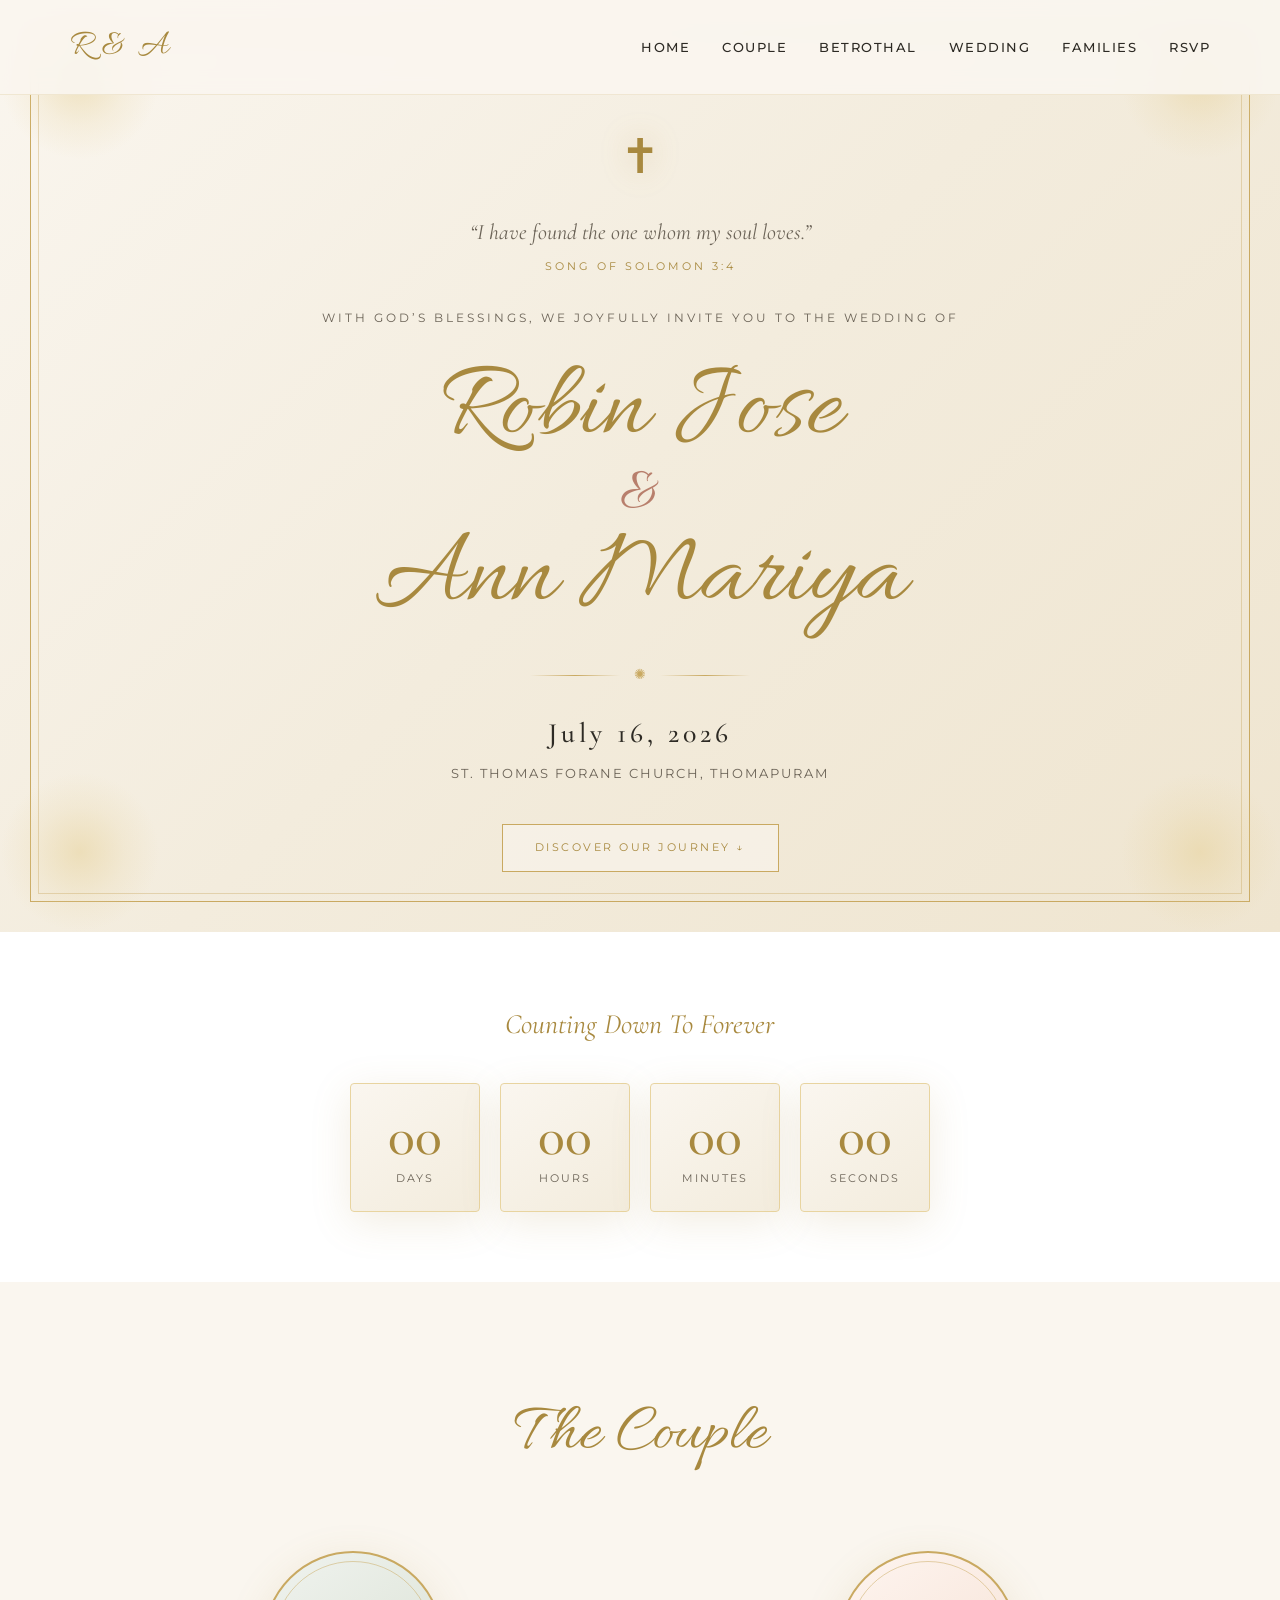
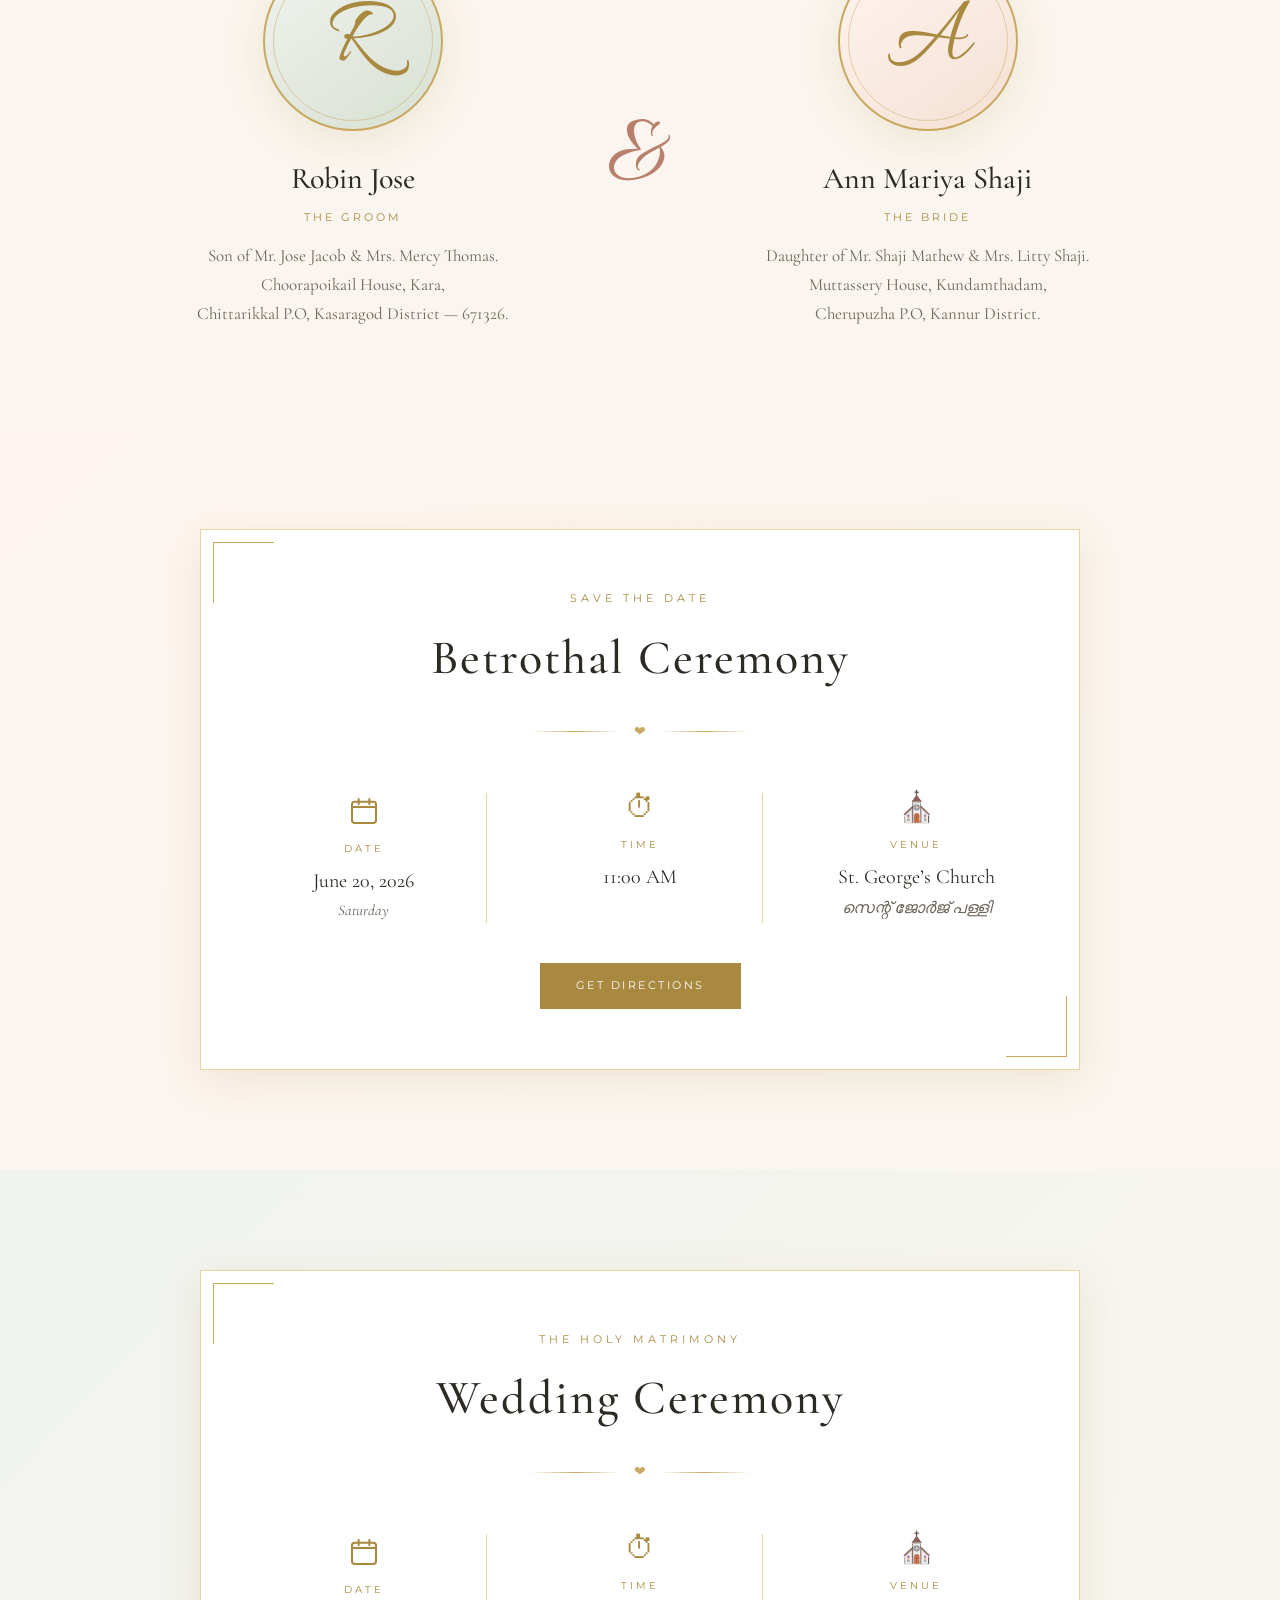
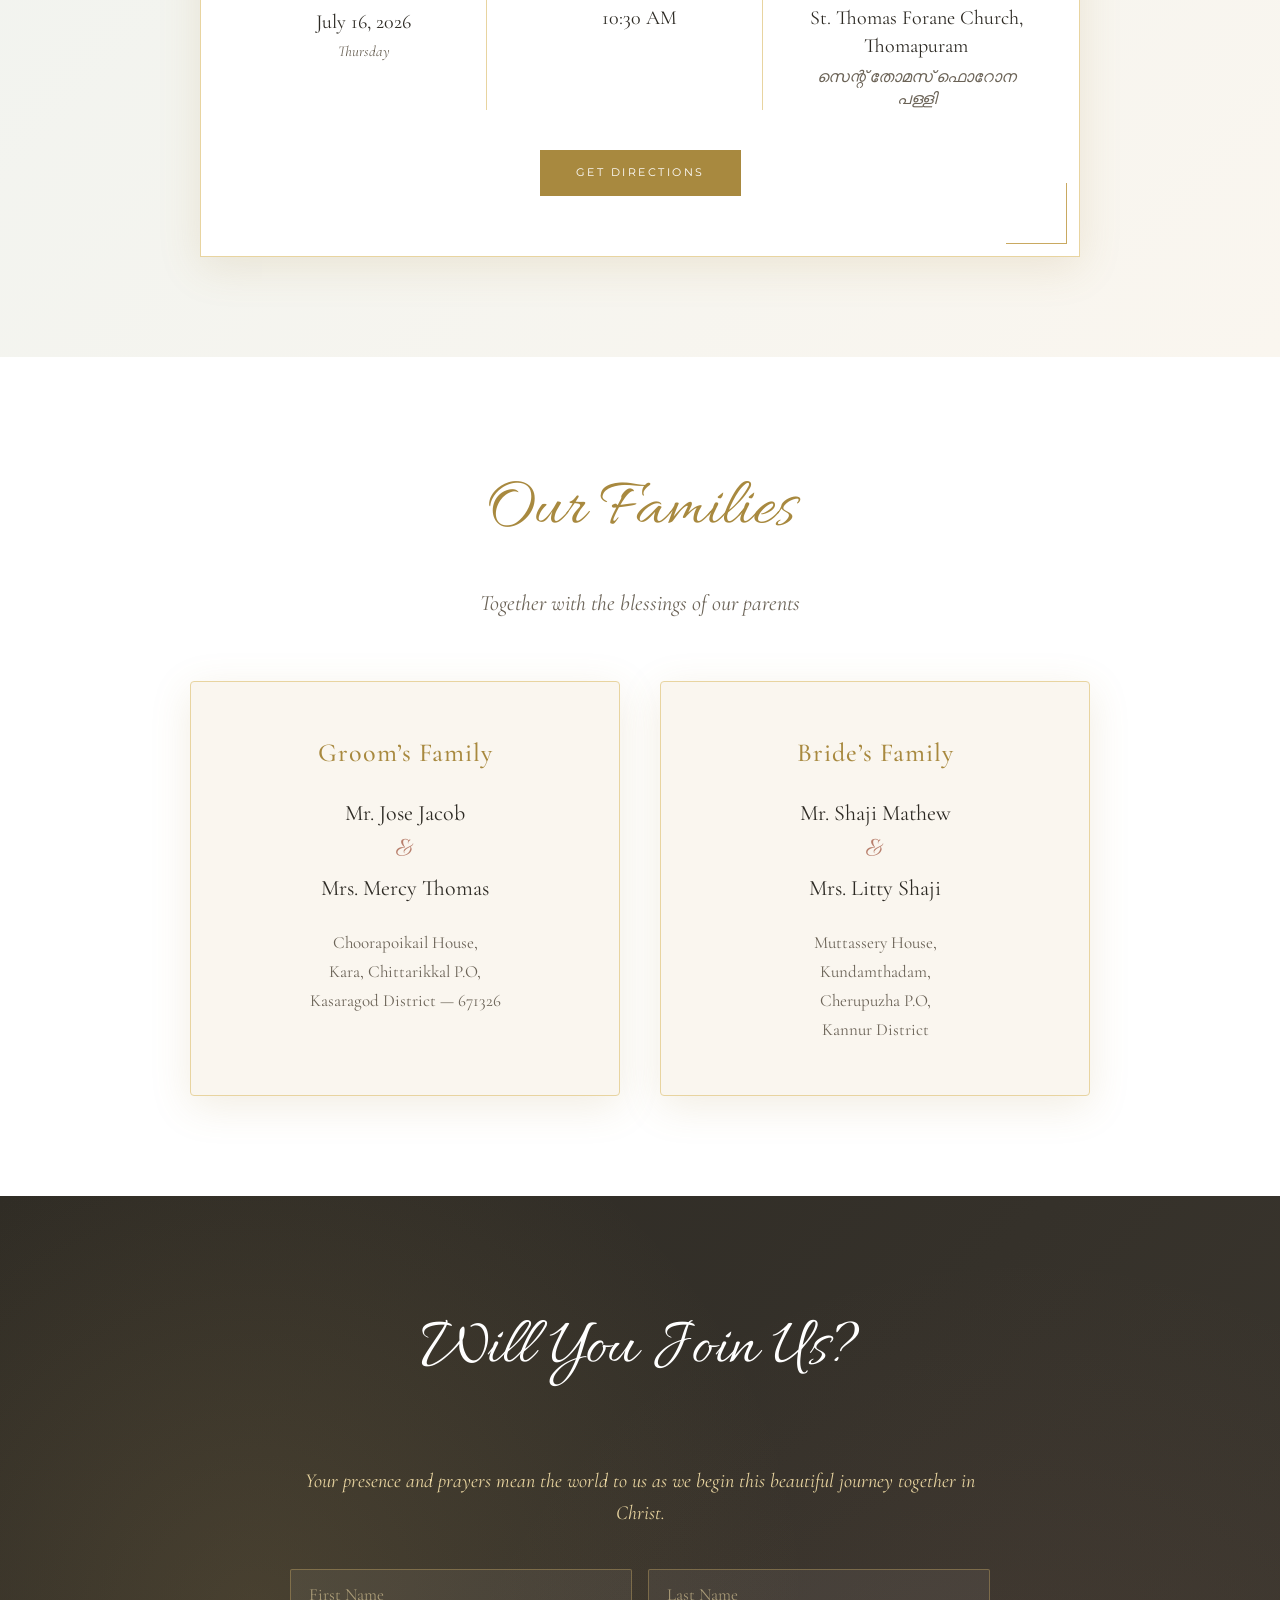
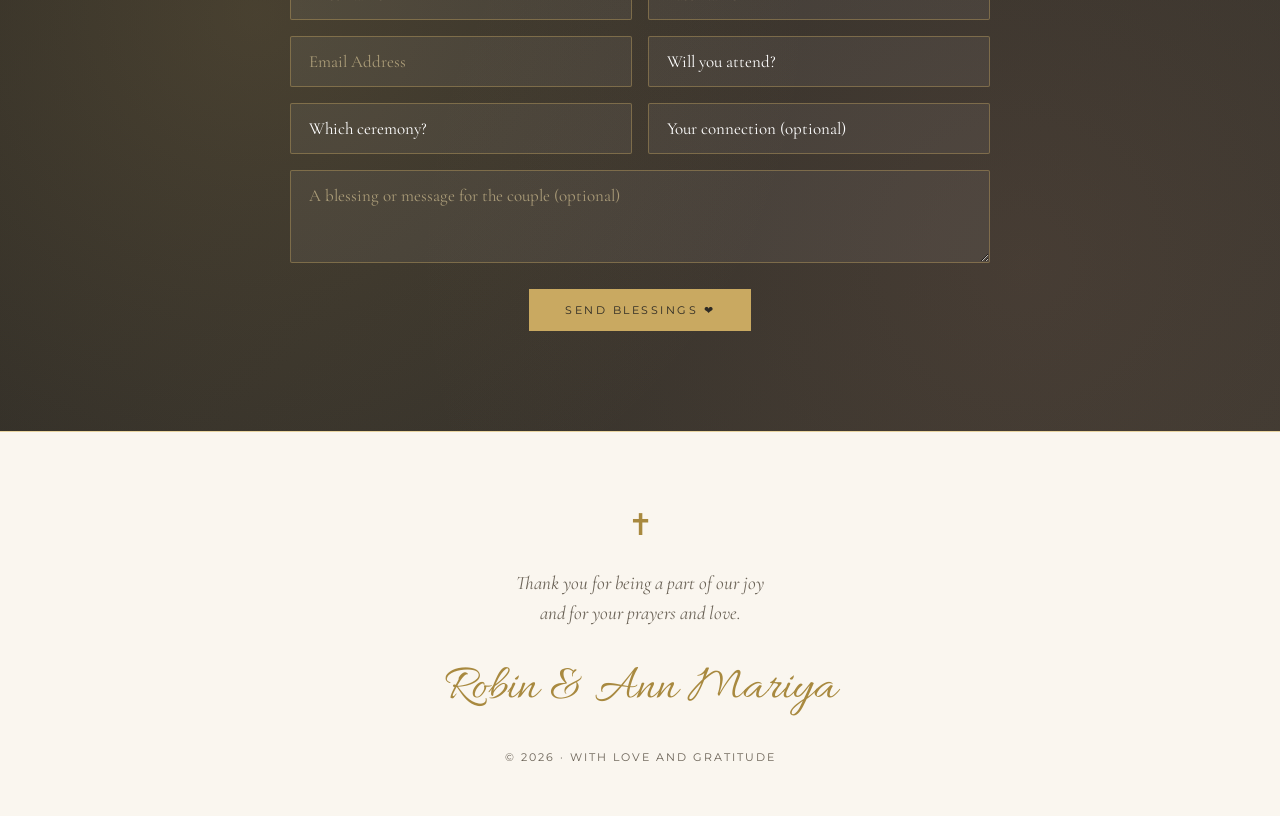
==== commit 992ff187: "Update betrothal venue to St. George's Church Co-Authored-By: Claude Opus 4.7 (1M context) <noreply@" ====
--- a/index.html
+++ b/index.html
@@ -130,14 +130,14 @@
           <div class="detail-icon">&#9962;</div>
           <p class="detail-label">Venue</p>
           <p class="detail-value">
-            St. Mary&rsquo;s Syro-Malabar<br />Forane Church, Cherupuzha
-            <span class="malayalam">മേരീസ് ഫൊറോന പള്ളി ചെറുപുഴ</span>
+            St. George&rsquo;s Church
+            <span class="malayalam">സെന്റ് ജോർജ് പള്ളി</span>
           </p>
         </div>
       </div>
 
       <a class="btn-primary" target="_blank" rel="noopener"
-         href="https://www.google.com/maps/search/?api=1&query=St.+Mary%27s+Forane+Church+Cherupuzha">
+         href="https://maps.app.goo.gl/1GhF9p43gRmb3uq37?g_st=ac">
         Get Directions
       </a>
     </div>
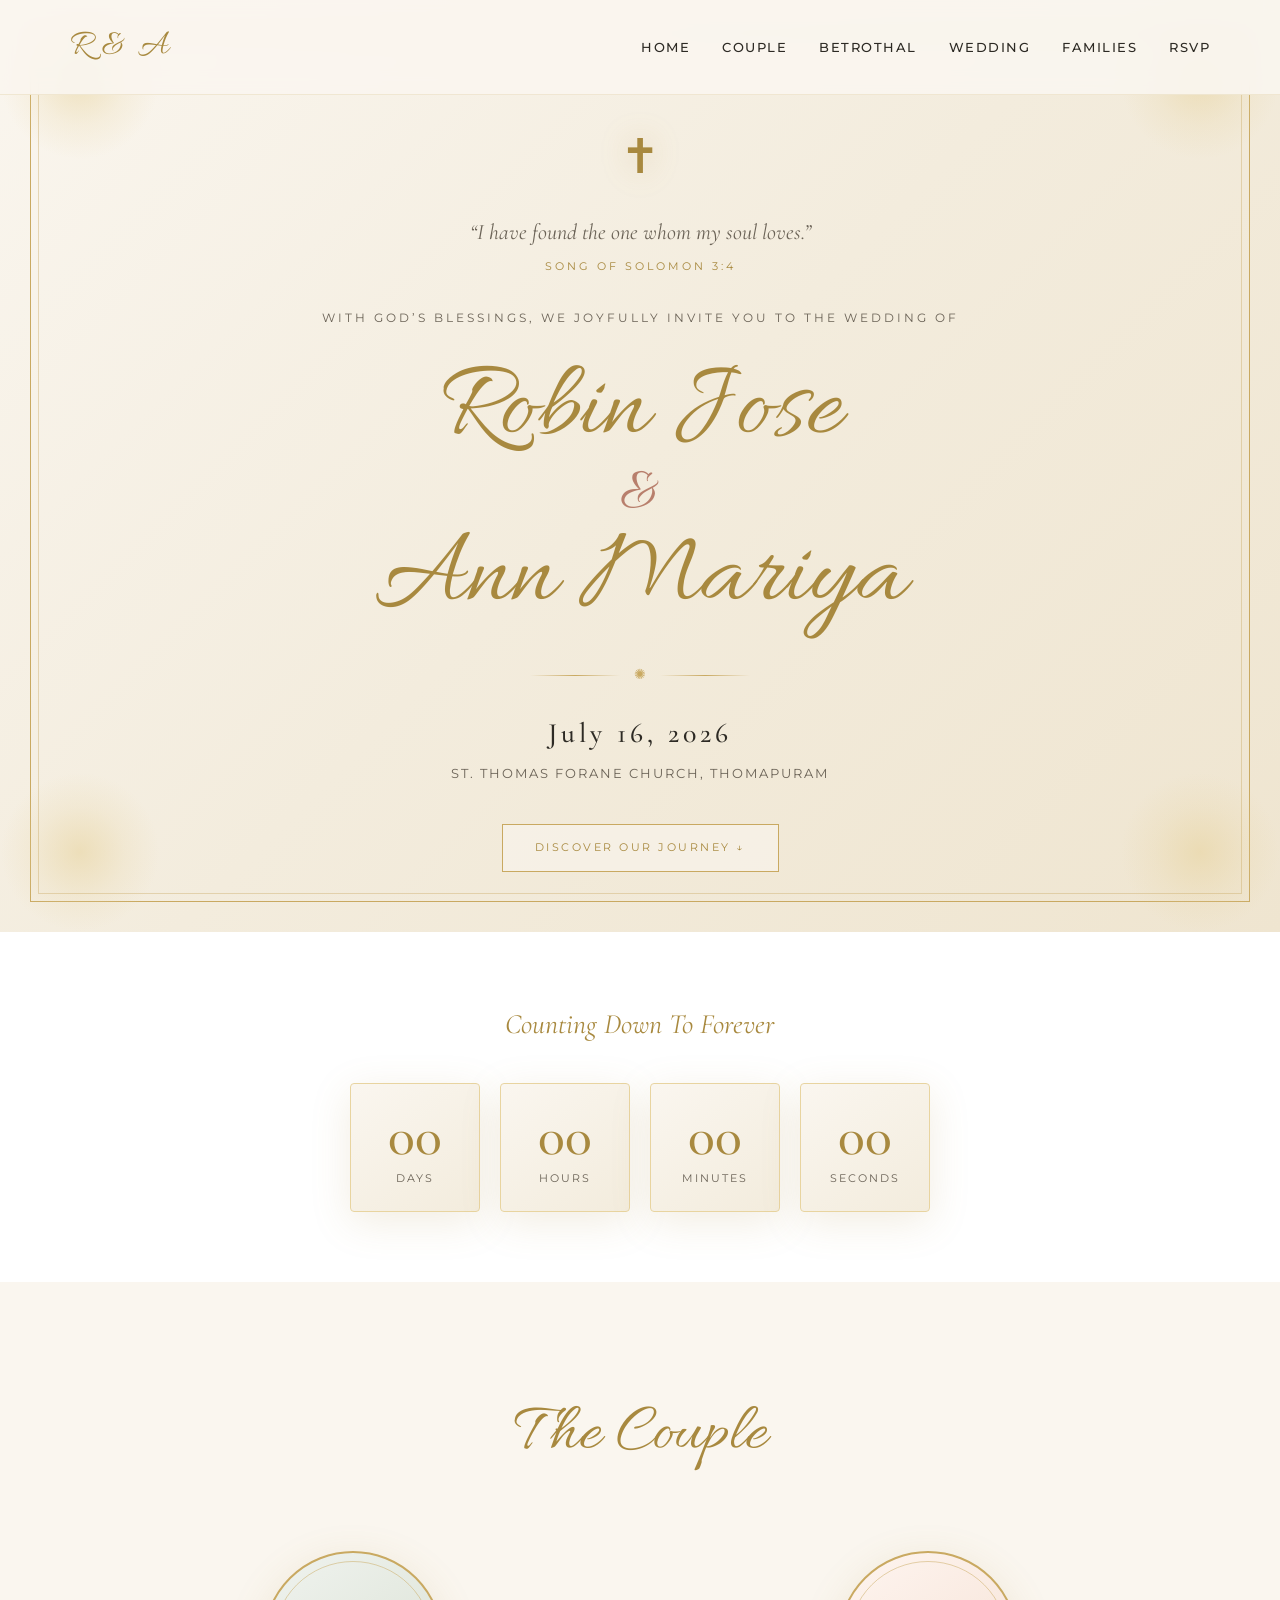
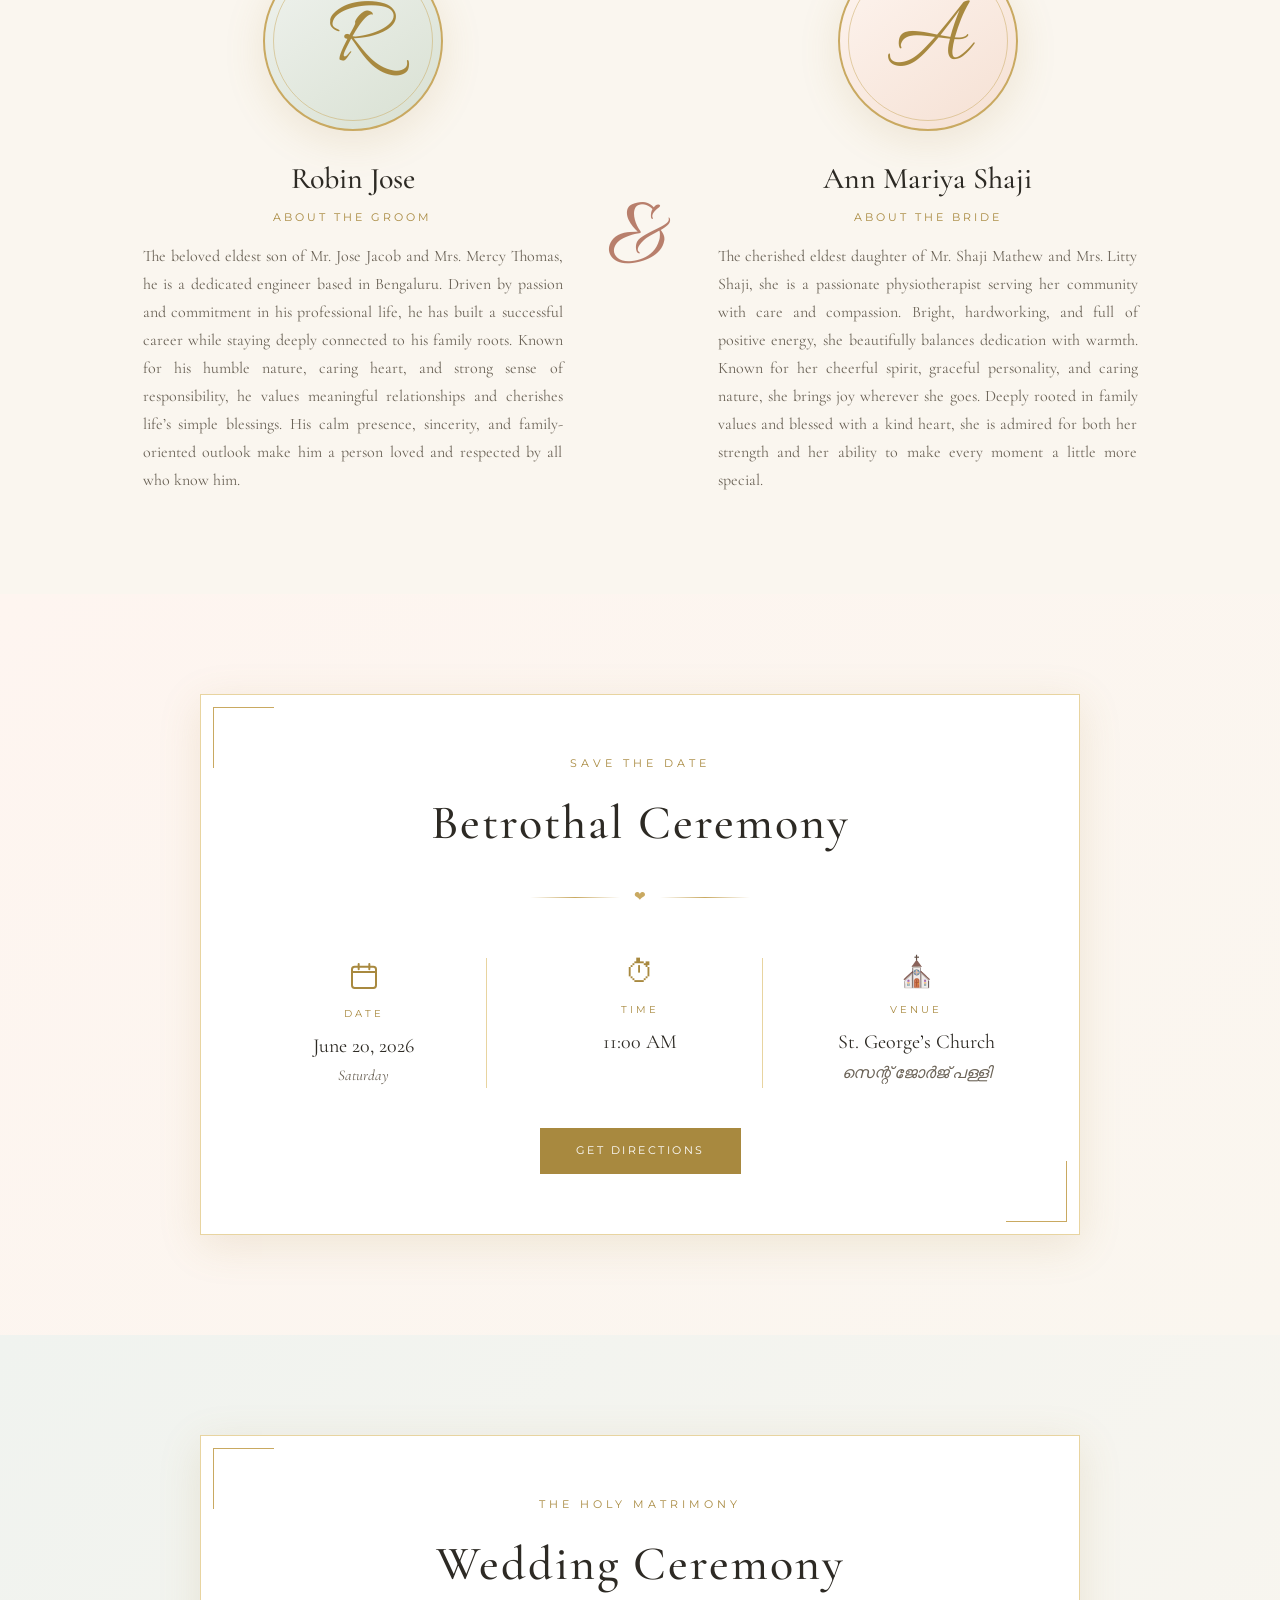
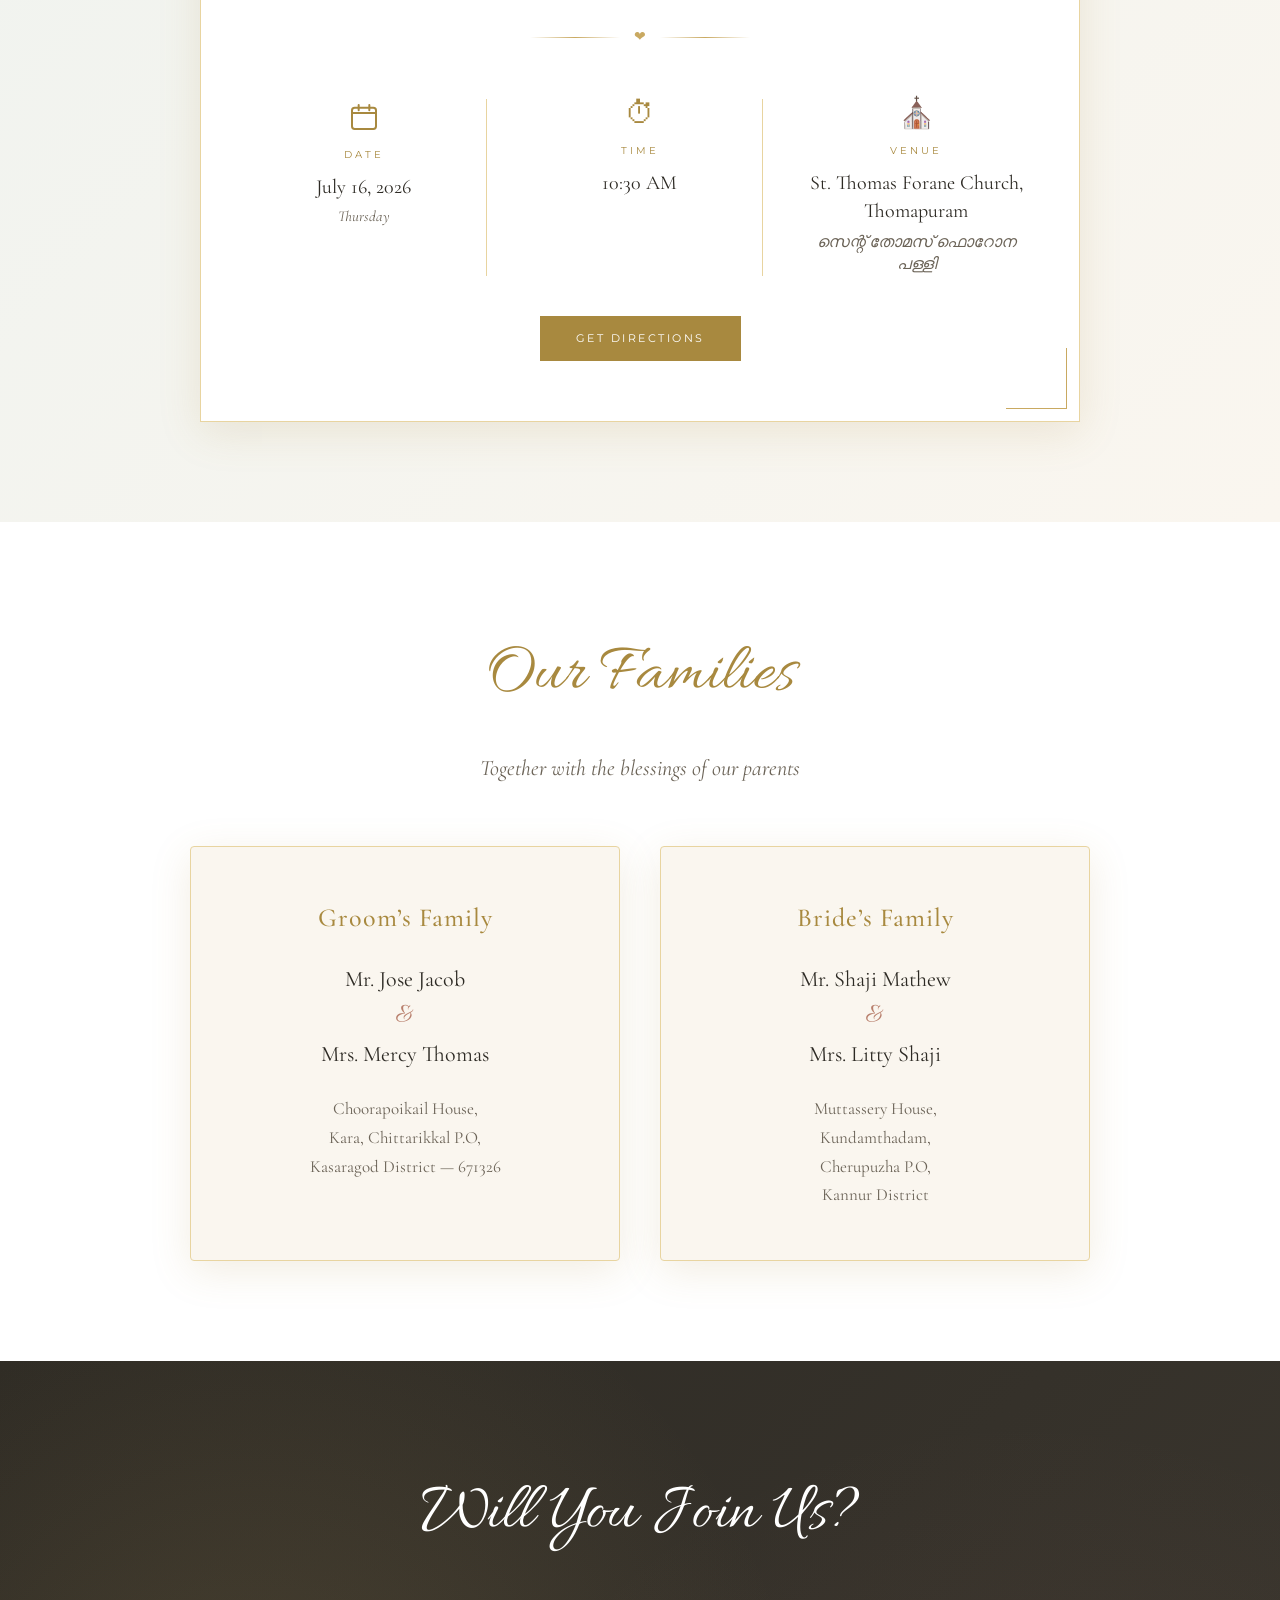
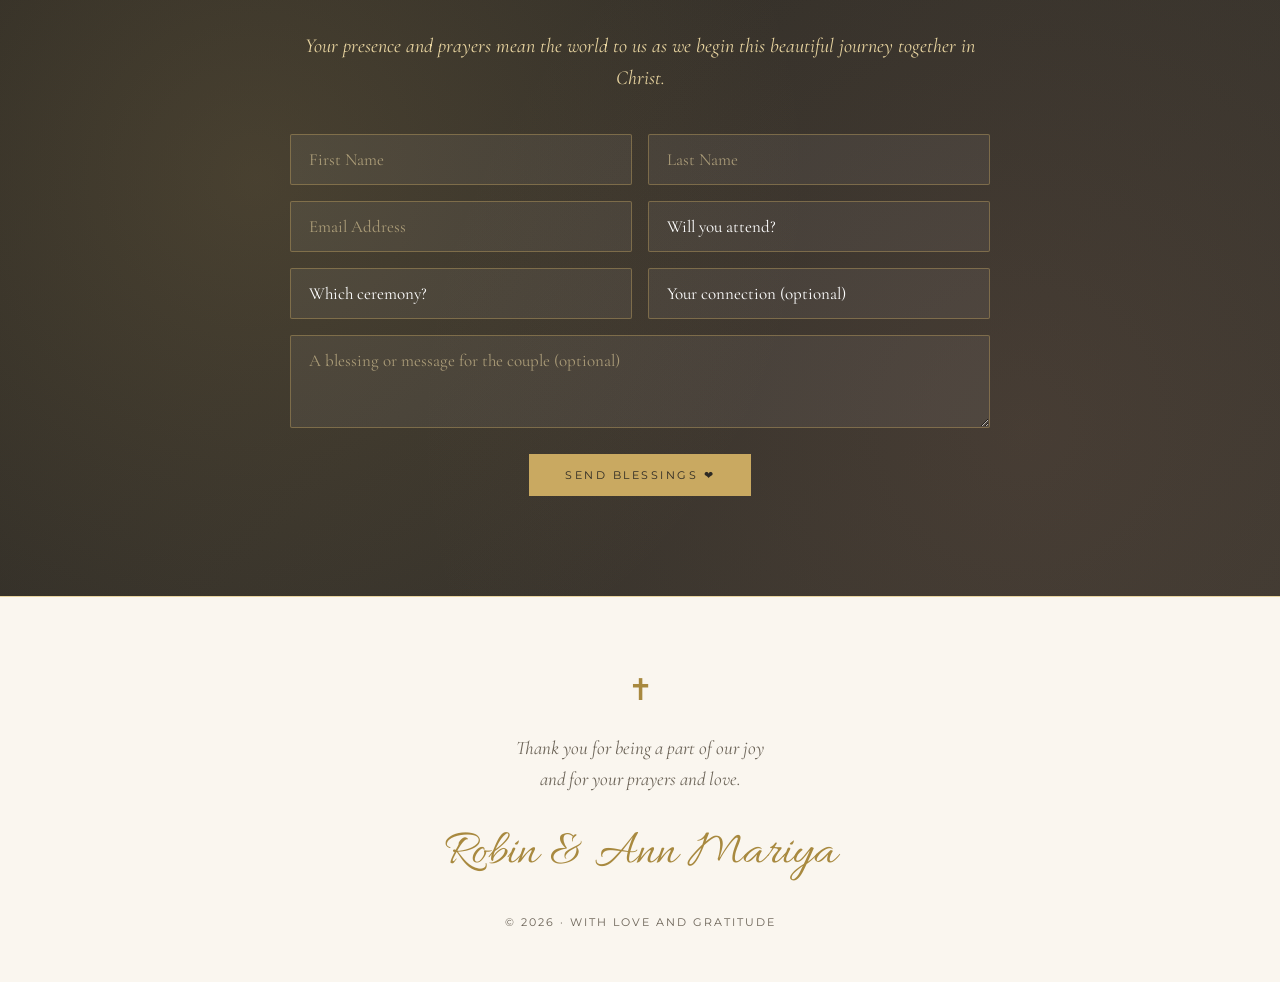
==== commit 352a592e: "Add About the Groom and About the Bride bios Co-Authored-By: Claude Opus 4.7 (1M context) <noreply@a" ====
--- a/index.html
+++ b/index.html
@@ -76,11 +76,9 @@
           <span class="person-initial">R</span>
         </div>
         <h3 class="person-name">Robin Jose</h3>
-        <p class="person-tagline">The Groom</p>
+        <p class="person-tagline">About the Groom</p>
         <p class="person-desc">
-          Son of Mr. Jose Jacob &amp; Mrs. Mercy Thomas.<br />
-          Choorapoikail House, Kara,<br />
-          Chittarikkal P.O, Kasaragod District &mdash; 671326.
+          The beloved eldest son of Mr. Jose Jacob and Mrs. Mercy Thomas, he is a dedicated engineer based in Bengaluru. Driven by passion and commitment in his professional life, he has built a successful career while staying deeply connected to his family roots. Known for his humble nature, caring heart, and strong sense of responsibility, he values meaningful relationships and cherishes life&rsquo;s simple blessings. His calm presence, sincerity, and family-oriented outlook make him a person loved and respected by all who know him.
         </p>
       </div>
 
@@ -91,11 +89,9 @@
           <span class="person-initial">A</span>
         </div>
         <h3 class="person-name">Ann Mariya Shaji</h3>
-        <p class="person-tagline">The Bride</p>
+        <p class="person-tagline">About the Bride</p>
         <p class="person-desc">
-          Daughter of Mr. Shaji Mathew &amp; Mrs. Litty Shaji.<br />
-          Muttassery House, Kundamthadam,<br />
-          Cherupuzha P.O, Kannur District.
+          The cherished eldest daughter of Mr. Shaji Mathew and Mrs. Litty Shaji, she is a passionate physiotherapist serving her community with care and compassion. Bright, hardworking, and full of positive energy, she beautifully balances dedication with warmth. Known for her cheerful spirit, graceful personality, and caring nature, she brings joy wherever she goes. Deeply rooted in family values and blessed with a kind heart, she is admired for both her strength and her ability to make every moment a little more special.
         </p>
       </div>
 
--- a/styles.css
+++ b/styles.css
@@ -400,8 +400,11 @@
 
 .person-desc {
   color: var(--muted);
-  font-size: 17px;
-  line-height: 1.7;
+  font-size: 16px;
+  line-height: 1.75;
+  text-align: justify;
+  max-width: 420px;
+  margin: 0 auto;
 }
 
 .ampersand-large {
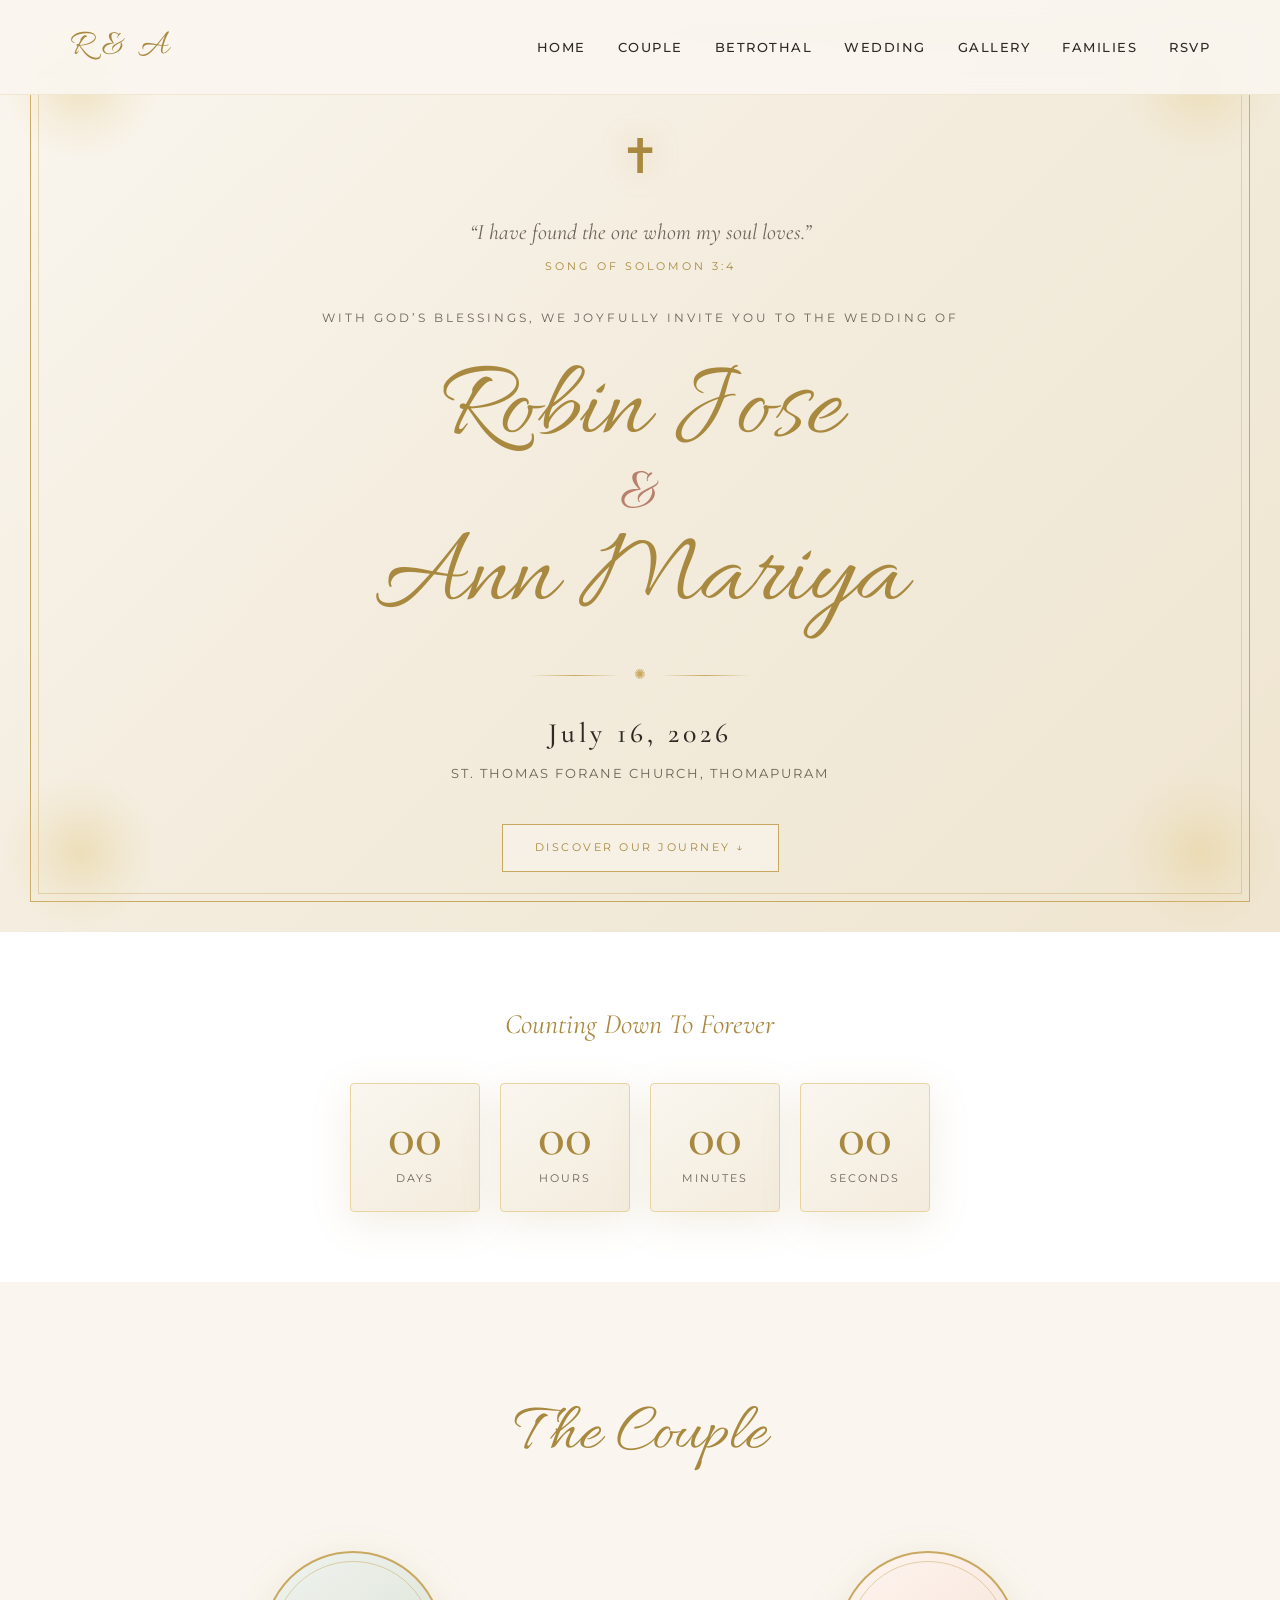
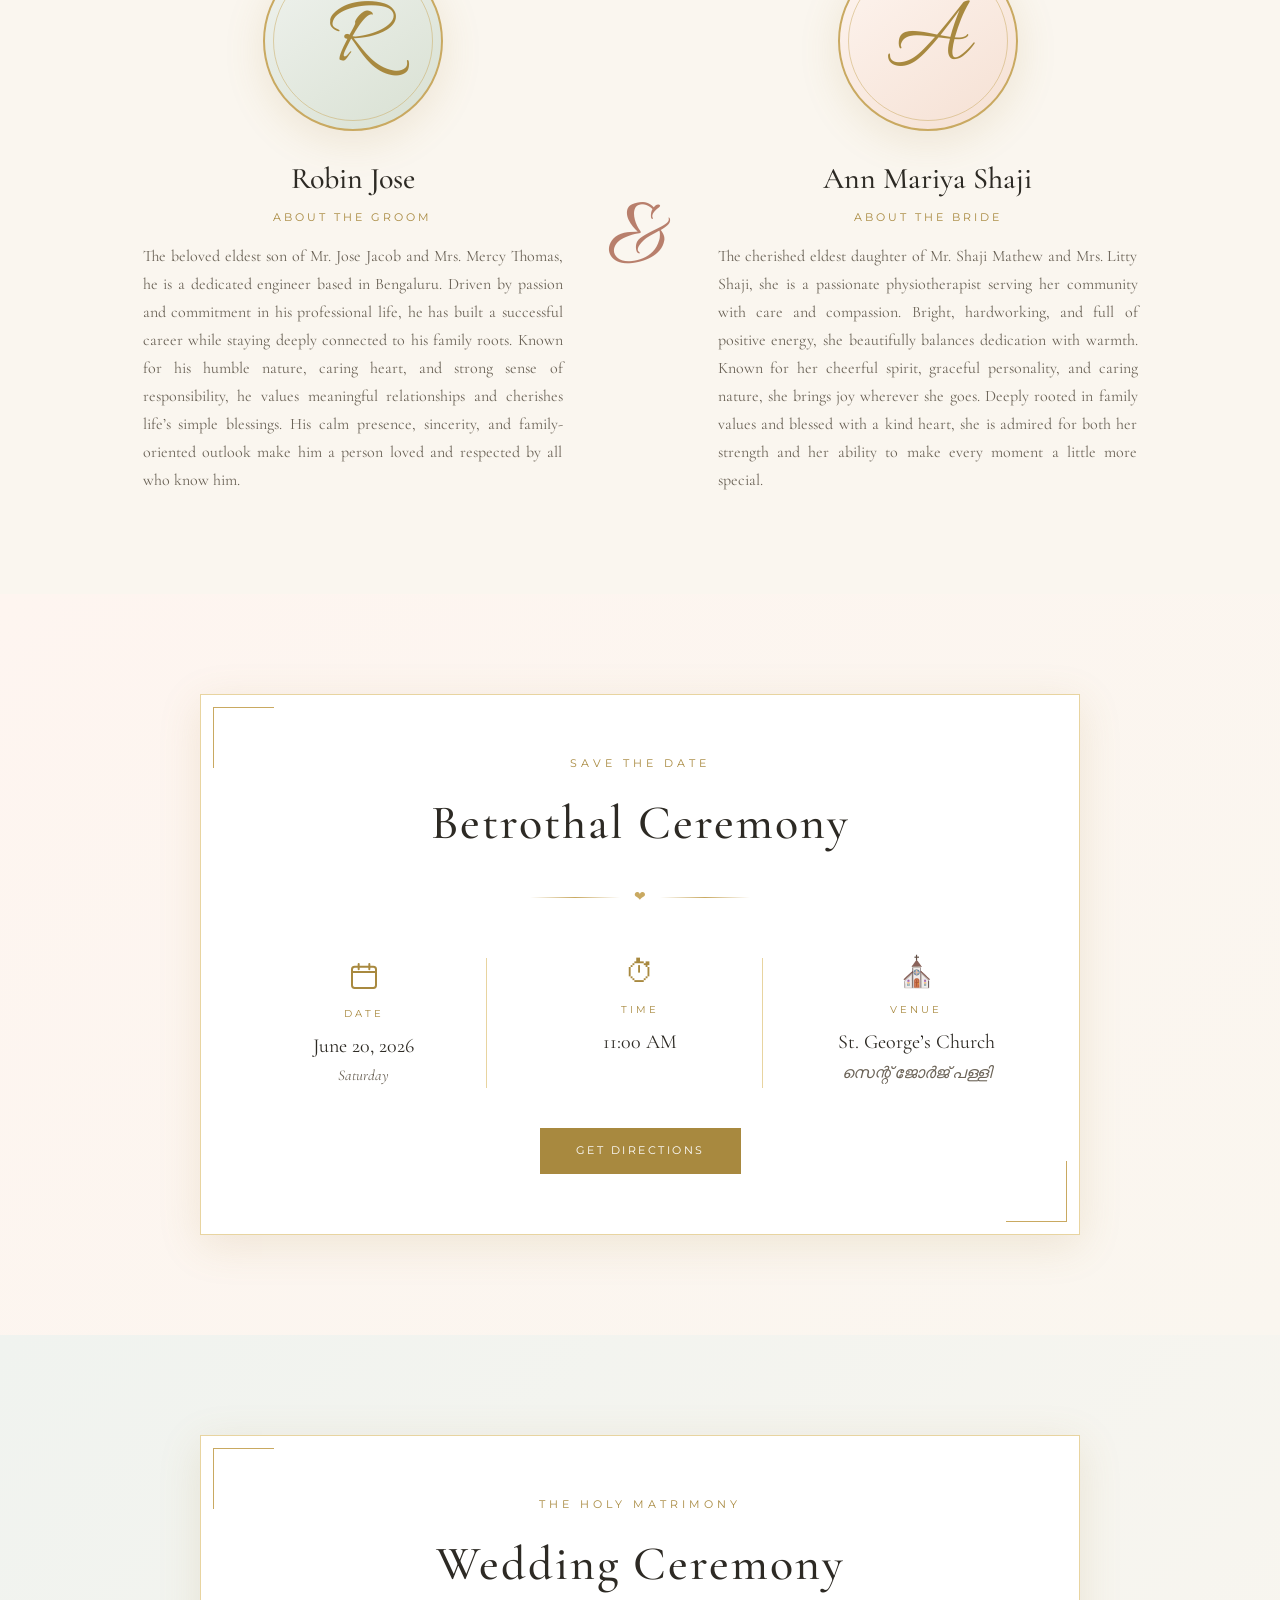
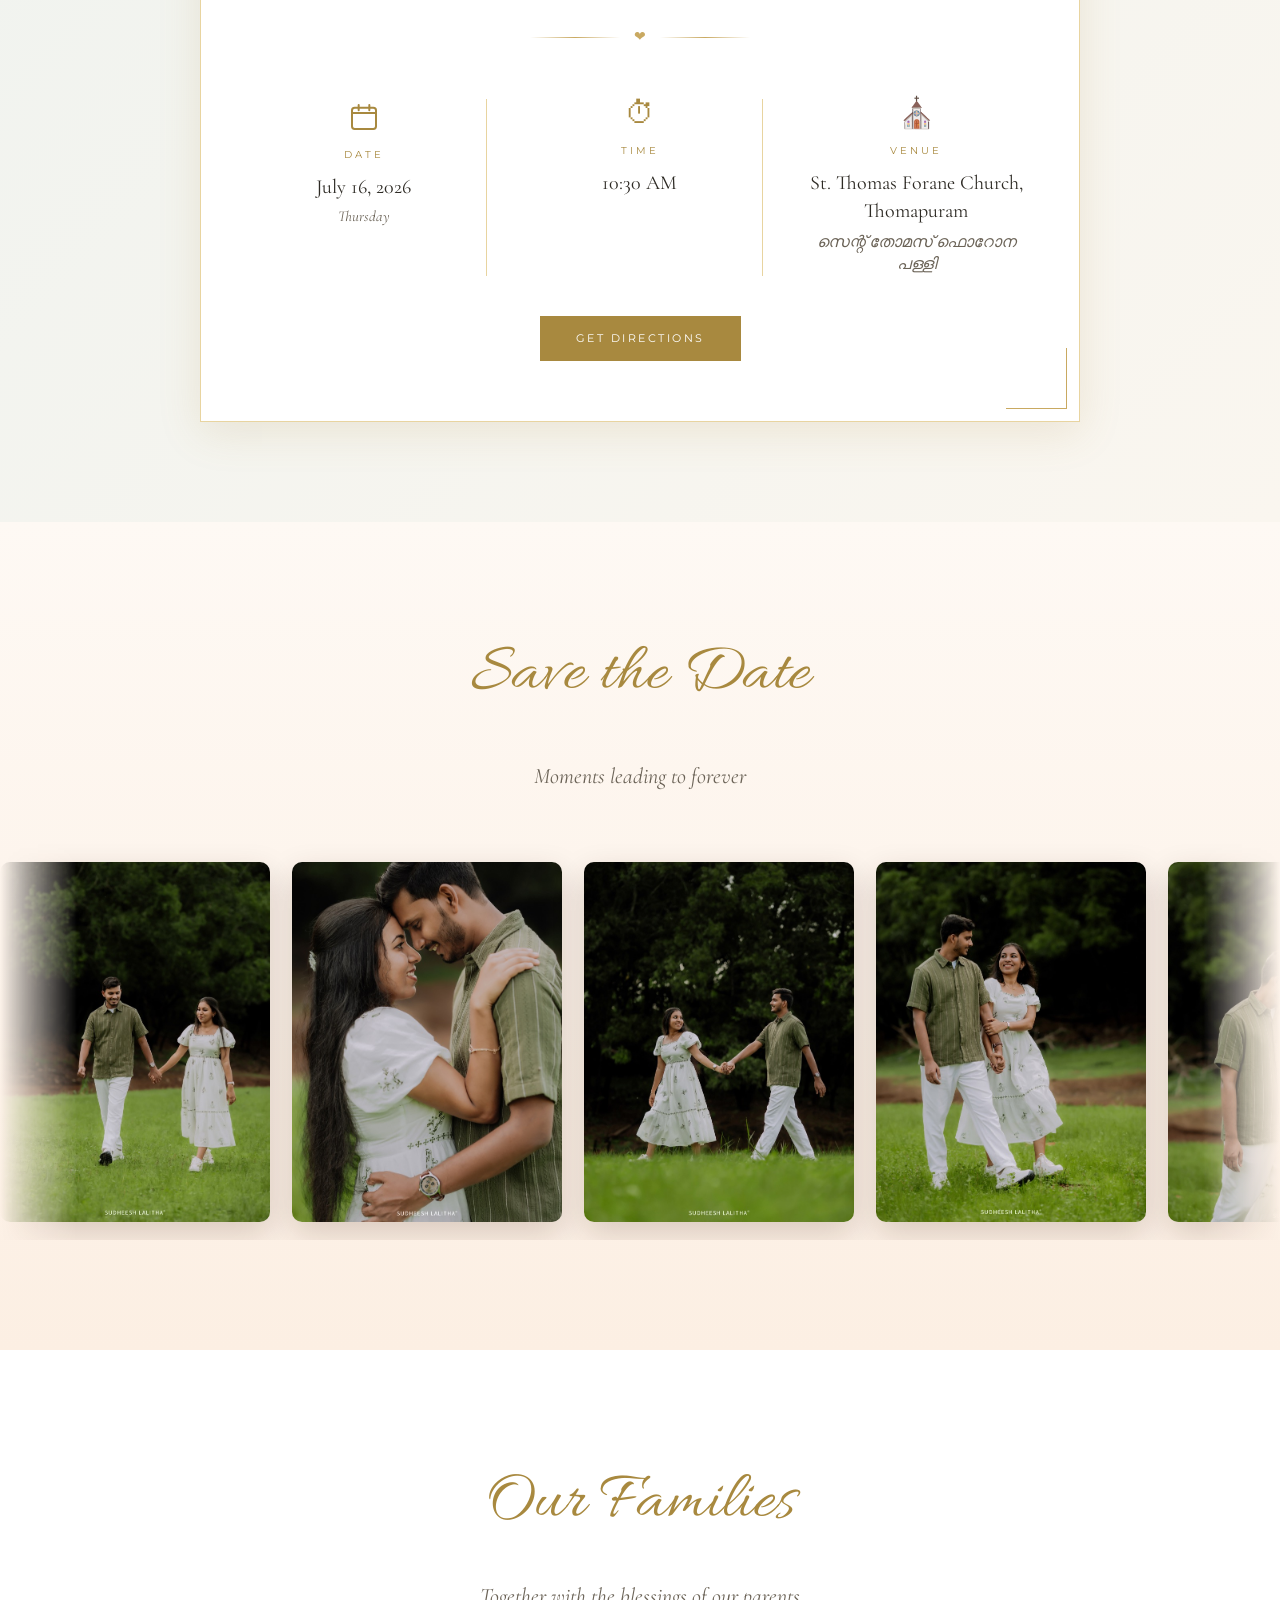
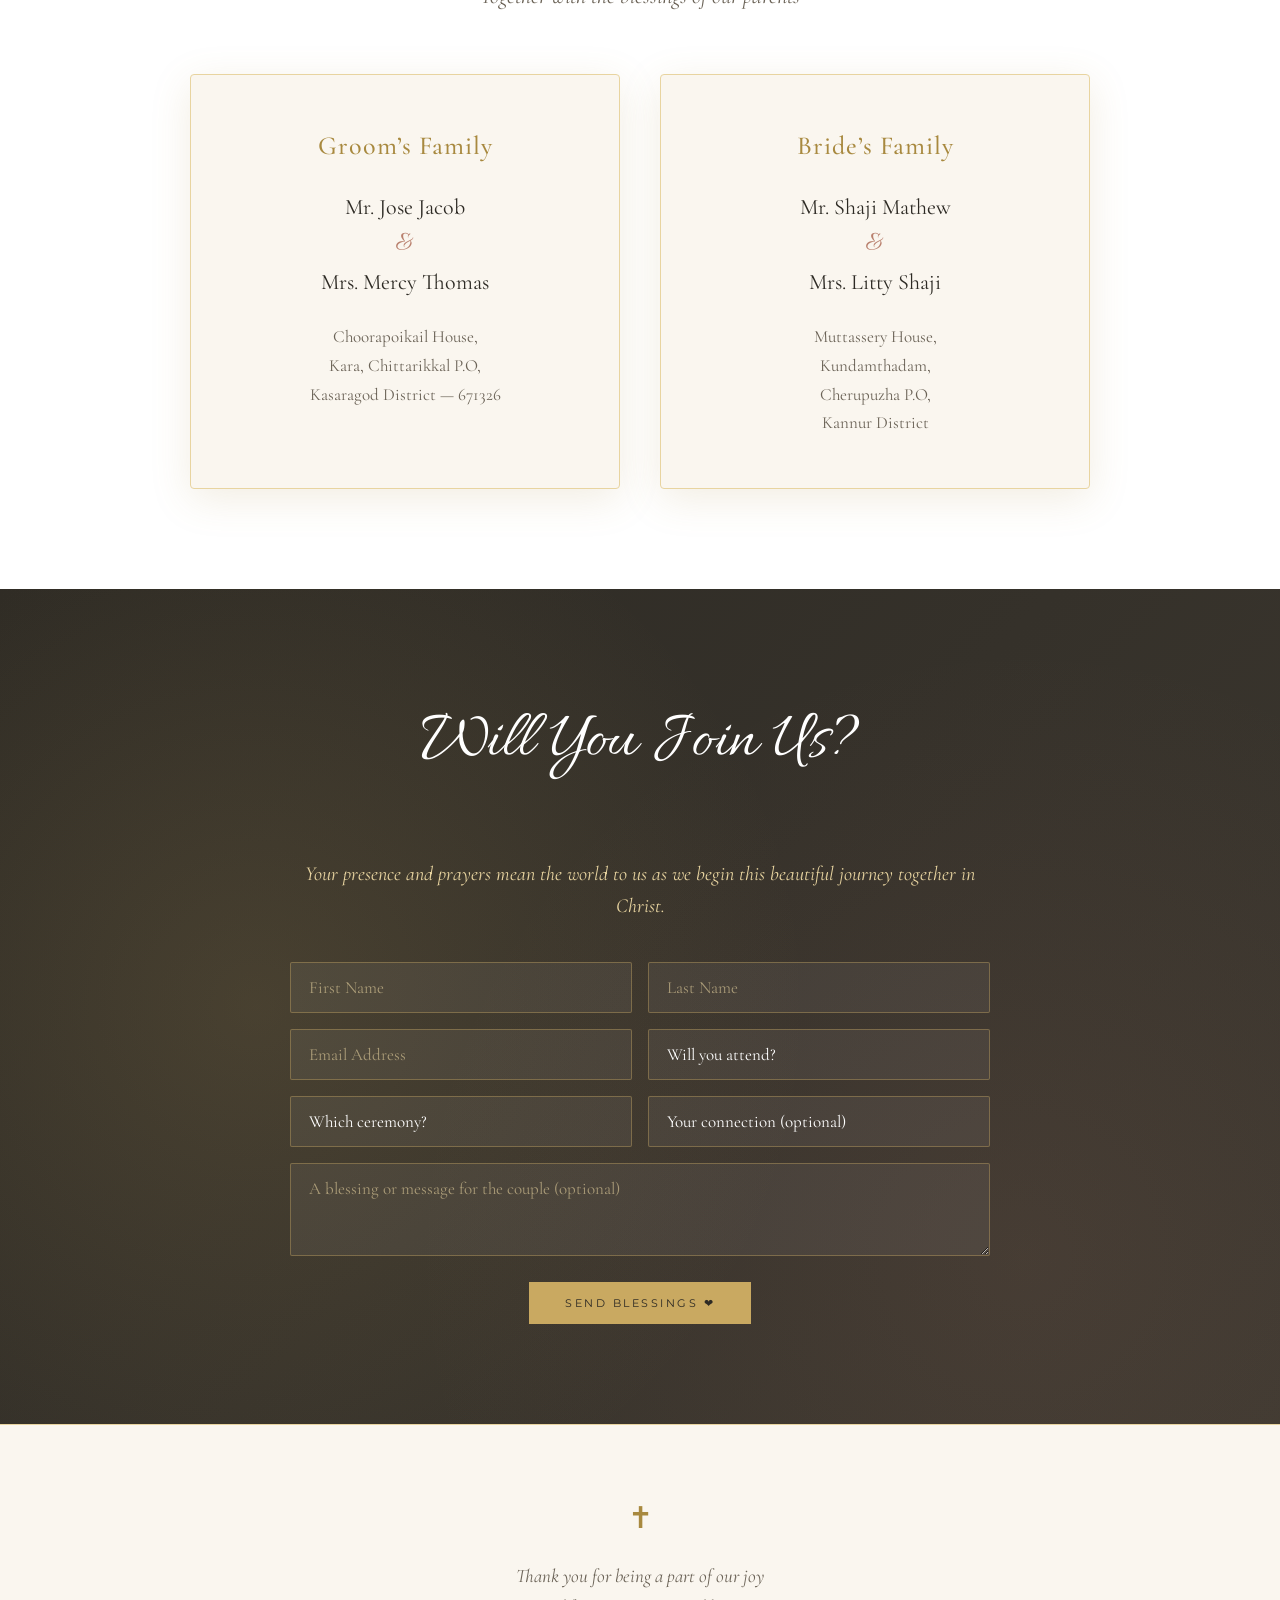
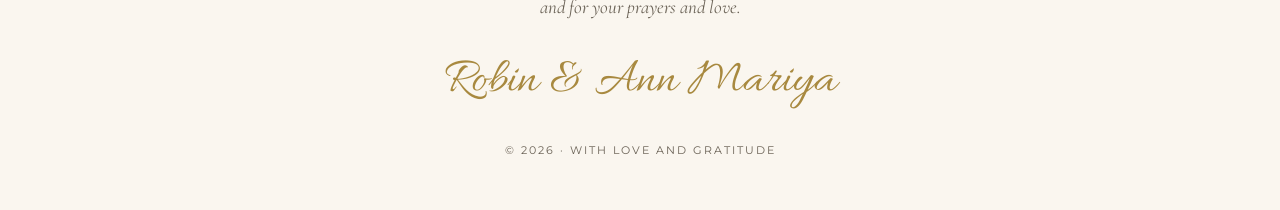
==== commit f959648d: "Add Save the Date gallery with auto-scrolling carousel 27 engagement photos resized to 900px wide JP" ====
--- a/index.html
+++ b/index.html
@@ -22,6 +22,7 @@
         <li><a href="#story">Couple</a></li>
         <li><a href="#engagement">Betrothal</a></li>
         <li><a href="#wedding">Wedding</a></li>
+        <li><a href="#gallery">Gallery</a></li>
         <li><a href="#families">Families</a></li>
         <li><a href="#rsvp">RSVP</a></li>
       </ul>
@@ -177,6 +178,69 @@
          href="https://www.google.com/maps/search/?api=1&query=St.+Thomas+Forane+Church+Thomapuram">
         Get Directions
       </a>
+    </div>
+  </section>
+
+  <section id="gallery" class="gallery-section">
+    <h2 class="section-title">Save the Date</h2>
+    <p class="section-subtitle">Moments leading to forever</p>
+    <div class="gallery-marquee">
+      <div class="gallery-track">
+        <img src="gallery/insta_6x8_01.jpg"  alt="" loading="lazy" />
+        <img src="gallery/insta_6x8_01g.jpg" alt="" loading="lazy" />
+        <img src="gallery/insta_6x8_02.jpg"  alt="" loading="lazy" />
+        <img src="gallery/insta_6x8_05.jpg"  alt="" loading="lazy" />
+        <img src="gallery/insta_6x8_06.jpg"  alt="" loading="lazy" />
+        <img src="gallery/insta_6x8_07.jpg"  alt="" loading="lazy" />
+        <img src="gallery/insta_6x8_08.jpg"  alt="" loading="lazy" />
+        <img src="gallery/insta_6x8_09.jpg"  alt="" loading="lazy" />
+        <img src="gallery/insta_6x8_12.jpg"  alt="" loading="lazy" />
+        <img src="gallery/insta_6x8_13.jpg"  alt="" loading="lazy" />
+        <img src="gallery/insta_6x8_14.jpg"  alt="" loading="lazy" />
+        <img src="gallery/insta_6x8_15.jpg"  alt="" loading="lazy" />
+        <img src="gallery/insta_6x8_16.jpg"  alt="" loading="lazy" />
+        <img src="gallery/insta_6x8_17.jpg"  alt="" loading="lazy" />
+        <img src="gallery/insta_6x8_18.jpg"  alt="" loading="lazy" />
+        <img src="gallery/insta_6x8_21.jpg"  alt="" loading="lazy" />
+        <img src="gallery/insta_6x8_22.jpg"  alt="" loading="lazy" />
+        <img src="gallery/insta_6x8_23.jpg"  alt="" loading="lazy" />
+        <img src="gallery/insta_6x8_25.jpg"  alt="" loading="lazy" />
+        <img src="gallery/insta_6x8_26.jpg"  alt="" loading="lazy" />
+        <img src="gallery/insta_6x8_27.jpg"  alt="" loading="lazy" />
+        <img src="gallery/insta_6x8_28.jpg"  alt="" loading="lazy" />
+        <img src="gallery/insta_6x8_30.jpg"  alt="" loading="lazy" />
+        <img src="gallery/insta_6x8_31.jpg"  alt="" loading="lazy" />
+        <img src="gallery/insta_6x8_32.jpg"  alt="" loading="lazy" />
+        <img src="gallery/insta_6x8_33.jpg"  alt="" loading="lazy" />
+        <img src="gallery/insta_6x8_34.jpg"  alt="" loading="lazy" />
+        <img src="gallery/insta_6x8_01.jpg"  alt="" loading="lazy" aria-hidden="true" />
+        <img src="gallery/insta_6x8_01g.jpg" alt="" loading="lazy" aria-hidden="true" />
+        <img src="gallery/insta_6x8_02.jpg"  alt="" loading="lazy" aria-hidden="true" />
+        <img src="gallery/insta_6x8_05.jpg"  alt="" loading="lazy" aria-hidden="true" />
+        <img src="gallery/insta_6x8_06.jpg"  alt="" loading="lazy" aria-hidden="true" />
+        <img src="gallery/insta_6x8_07.jpg"  alt="" loading="lazy" aria-hidden="true" />
+        <img src="gallery/insta_6x8_08.jpg"  alt="" loading="lazy" aria-hidden="true" />
+        <img src="gallery/insta_6x8_09.jpg"  alt="" loading="lazy" aria-hidden="true" />
+        <img src="gallery/insta_6x8_12.jpg"  alt="" loading="lazy" aria-hidden="true" />
+        <img src="gallery/insta_6x8_13.jpg"  alt="" loading="lazy" aria-hidden="true" />
+        <img src="gallery/insta_6x8_14.jpg"  alt="" loading="lazy" aria-hidden="true" />
+        <img src="gallery/insta_6x8_15.jpg"  alt="" loading="lazy" aria-hidden="true" />
+        <img src="gallery/insta_6x8_16.jpg"  alt="" loading="lazy" aria-hidden="true" />
+        <img src="gallery/insta_6x8_17.jpg"  alt="" loading="lazy" aria-hidden="true" />
+        <img src="gallery/insta_6x8_18.jpg"  alt="" loading="lazy" aria-hidden="true" />
+        <img src="gallery/insta_6x8_21.jpg"  alt="" loading="lazy" aria-hidden="true" />
+        <img src="gallery/insta_6x8_22.jpg"  alt="" loading="lazy" aria-hidden="true" />
+        <img src="gallery/insta_6x8_23.jpg"  alt="" loading="lazy" aria-hidden="true" />
+        <img src="gallery/insta_6x8_25.jpg"  alt="" loading="lazy" aria-hidden="true" />
+        <img src="gallery/insta_6x8_26.jpg"  alt="" loading="lazy" aria-hidden="true" />
+        <img src="gallery/insta_6x8_27.jpg"  alt="" loading="lazy" aria-hidden="true" />
+        <img src="gallery/insta_6x8_28.jpg"  alt="" loading="lazy" aria-hidden="true" />
+        <img src="gallery/insta_6x8_30.jpg"  alt="" loading="lazy" aria-hidden="true" />
+        <img src="gallery/insta_6x8_31.jpg"  alt="" loading="lazy" aria-hidden="true" />
+        <img src="gallery/insta_6x8_32.jpg"  alt="" loading="lazy" aria-hidden="true" />
+        <img src="gallery/insta_6x8_33.jpg"  alt="" loading="lazy" aria-hidden="true" />
+        <img src="gallery/insta_6x8_34.jpg"  alt="" loading="lazy" aria-hidden="true" />
+      </div>
     </div>
   </section>
 
--- a/styles.css
+++ b/styles.css
@@ -560,6 +560,109 @@
   background: var(--ink);
   letter-spacing: 3px;
 }
+
+/* -------- Gallery -------- */
+.gallery-section {
+  padding: 100px 0 110px;
+  background: linear-gradient(180deg, #fef9f4 0%, #fcefe3 100%);
+  text-align: center;
+  overflow: hidden;
+}
+
+.gallery-section .section-subtitle {
+  margin-top: -32px;
+  margin-bottom: 50px;
+  font-family: 'Cormorant Garamond', serif;
+  font-style: italic;
+  font-size: 22px;
+  color: var(--muted);
+}
+
+.gallery-marquee {
+  width: 100%;
+  overflow: hidden;
+  -webkit-mask-image: linear-gradient(to right, transparent, #000 6%, #000 94%, transparent);
+  mask-image: linear-gradient(to right, transparent, #000 6%, #000 94%, transparent);
+}
+
+.gallery-track {
+  display: flex;
+  gap: 22px;
+  width: max-content;
+  padding: 18px 0;
+  animation: gallery-scroll 110s linear infinite;
+}
+
+.gallery-marquee:hover .gallery-track {
+  animation-play-state: paused;
+}
+
+.gallery-track img {
+  height: 360px;
+  width: auto;
+  flex-shrink: 0;
+  border-radius: 10px;
+  box-shadow: 0 12px 32px rgba(60, 30, 10, 0.18);
+  cursor: zoom-in;
+  transition: transform 0.4s ease, box-shadow 0.4s ease;
+  user-select: none;
+  -webkit-user-drag: none;
+}
+
+.gallery-track img:hover {
+  transform: translateY(-4px) scale(1.02);
+  box-shadow: 0 18px 40px rgba(60, 30, 10, 0.25);
+}
+
+@keyframes gallery-scroll {
+  from { transform: translateX(0); }
+  to   { transform: translateX(-50%); }
+}
+
+@media (max-width: 768px) {
+  .gallery-track img { height: 260px; }
+  .gallery-track { gap: 14px; animation-duration: 80s; }
+}
+
+/* Lightbox */
+.lightbox {
+  position: fixed;
+  inset: 0;
+  background: rgba(0, 0, 0, 0.92);
+  display: flex;
+  align-items: center;
+  justify-content: center;
+  padding: 24px;
+  cursor: zoom-out;
+  z-index: 10000;
+  opacity: 0;
+  transition: opacity 220ms ease;
+}
+
+.lightbox.lightbox-show { opacity: 1; }
+
+.lightbox img {
+  max-width: 100%;
+  max-height: 100%;
+  border-radius: 8px;
+  box-shadow: 0 24px 80px rgba(0, 0, 0, 0.6);
+}
+
+.lightbox-close {
+  position: absolute;
+  top: 18px;
+  right: 24px;
+  font-family: 'Montserrat', sans-serif;
+  font-size: 32px;
+  color: #fff;
+  background: none;
+  border: none;
+  cursor: pointer;
+  line-height: 1;
+  opacity: 0.85;
+}
+
+.lightbox-close:hover { opacity: 1; }
 
 /* -------- Families -------- */
 .families-section {
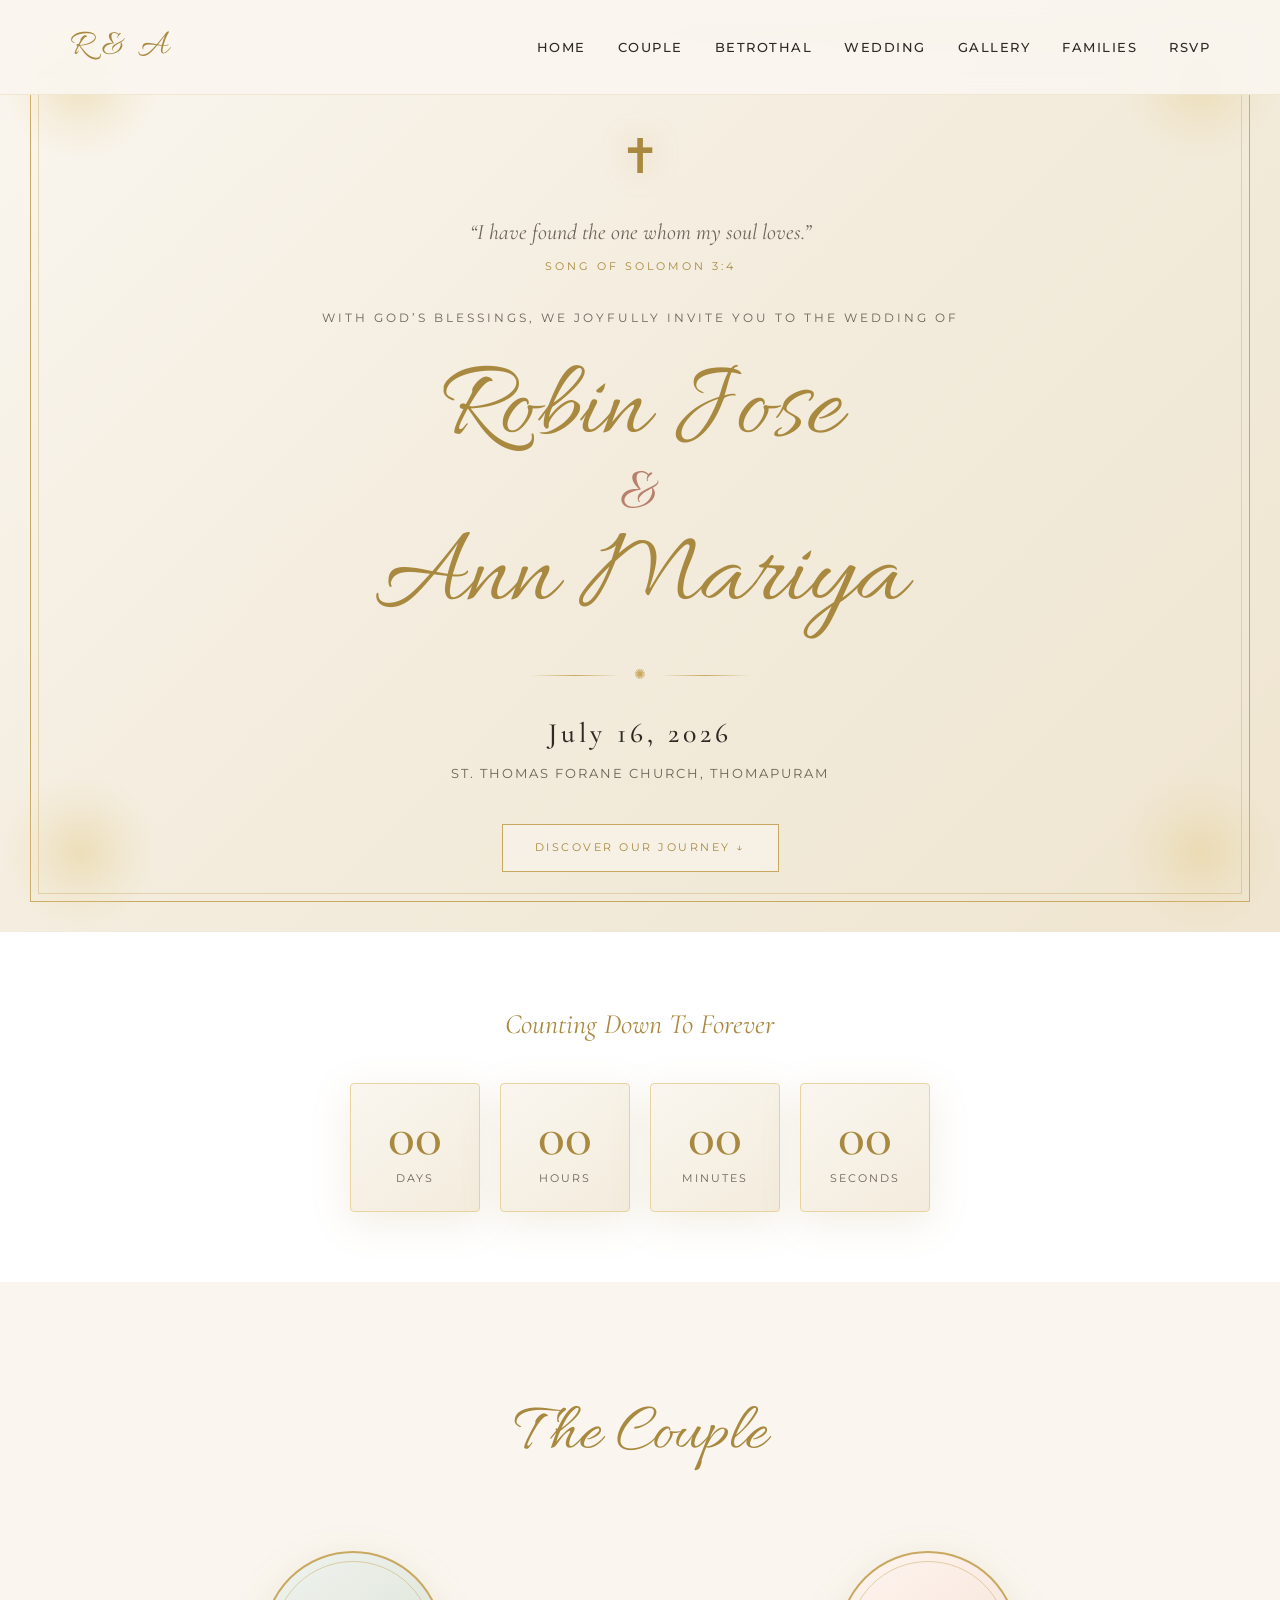
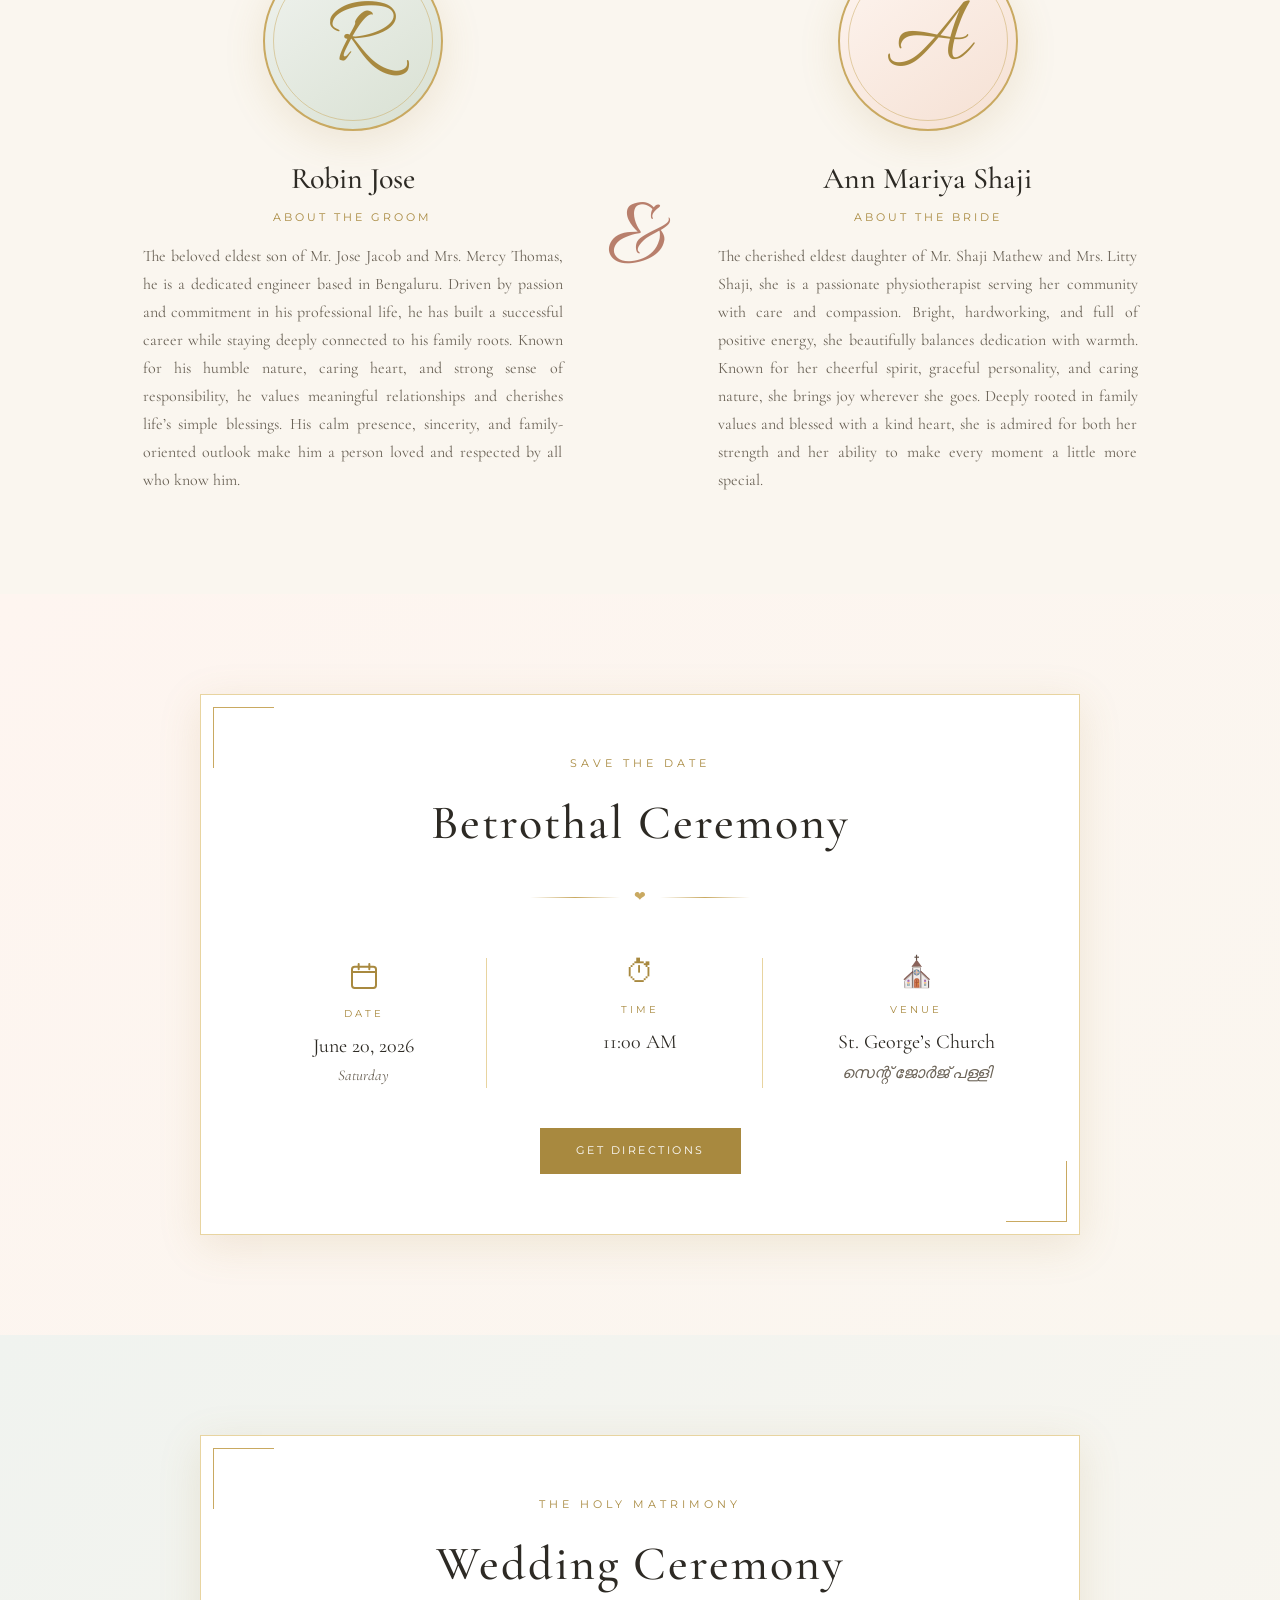
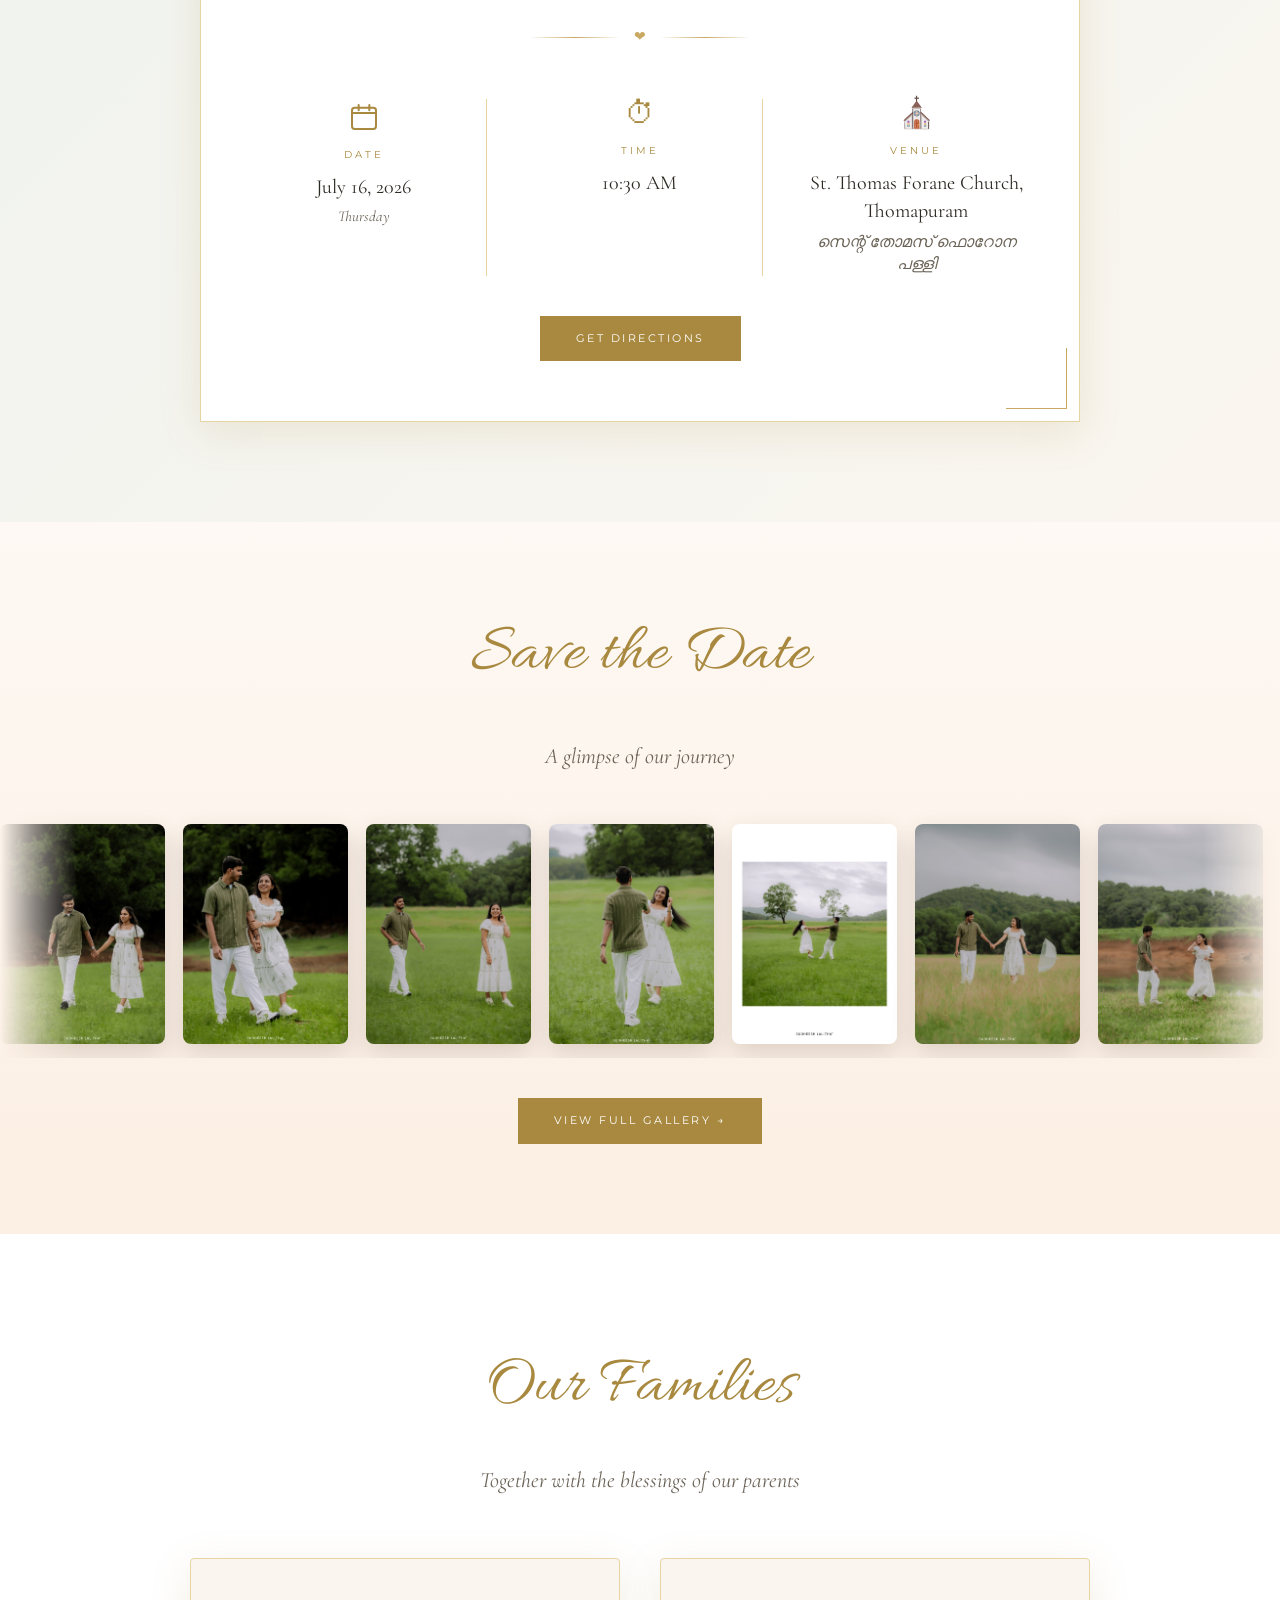
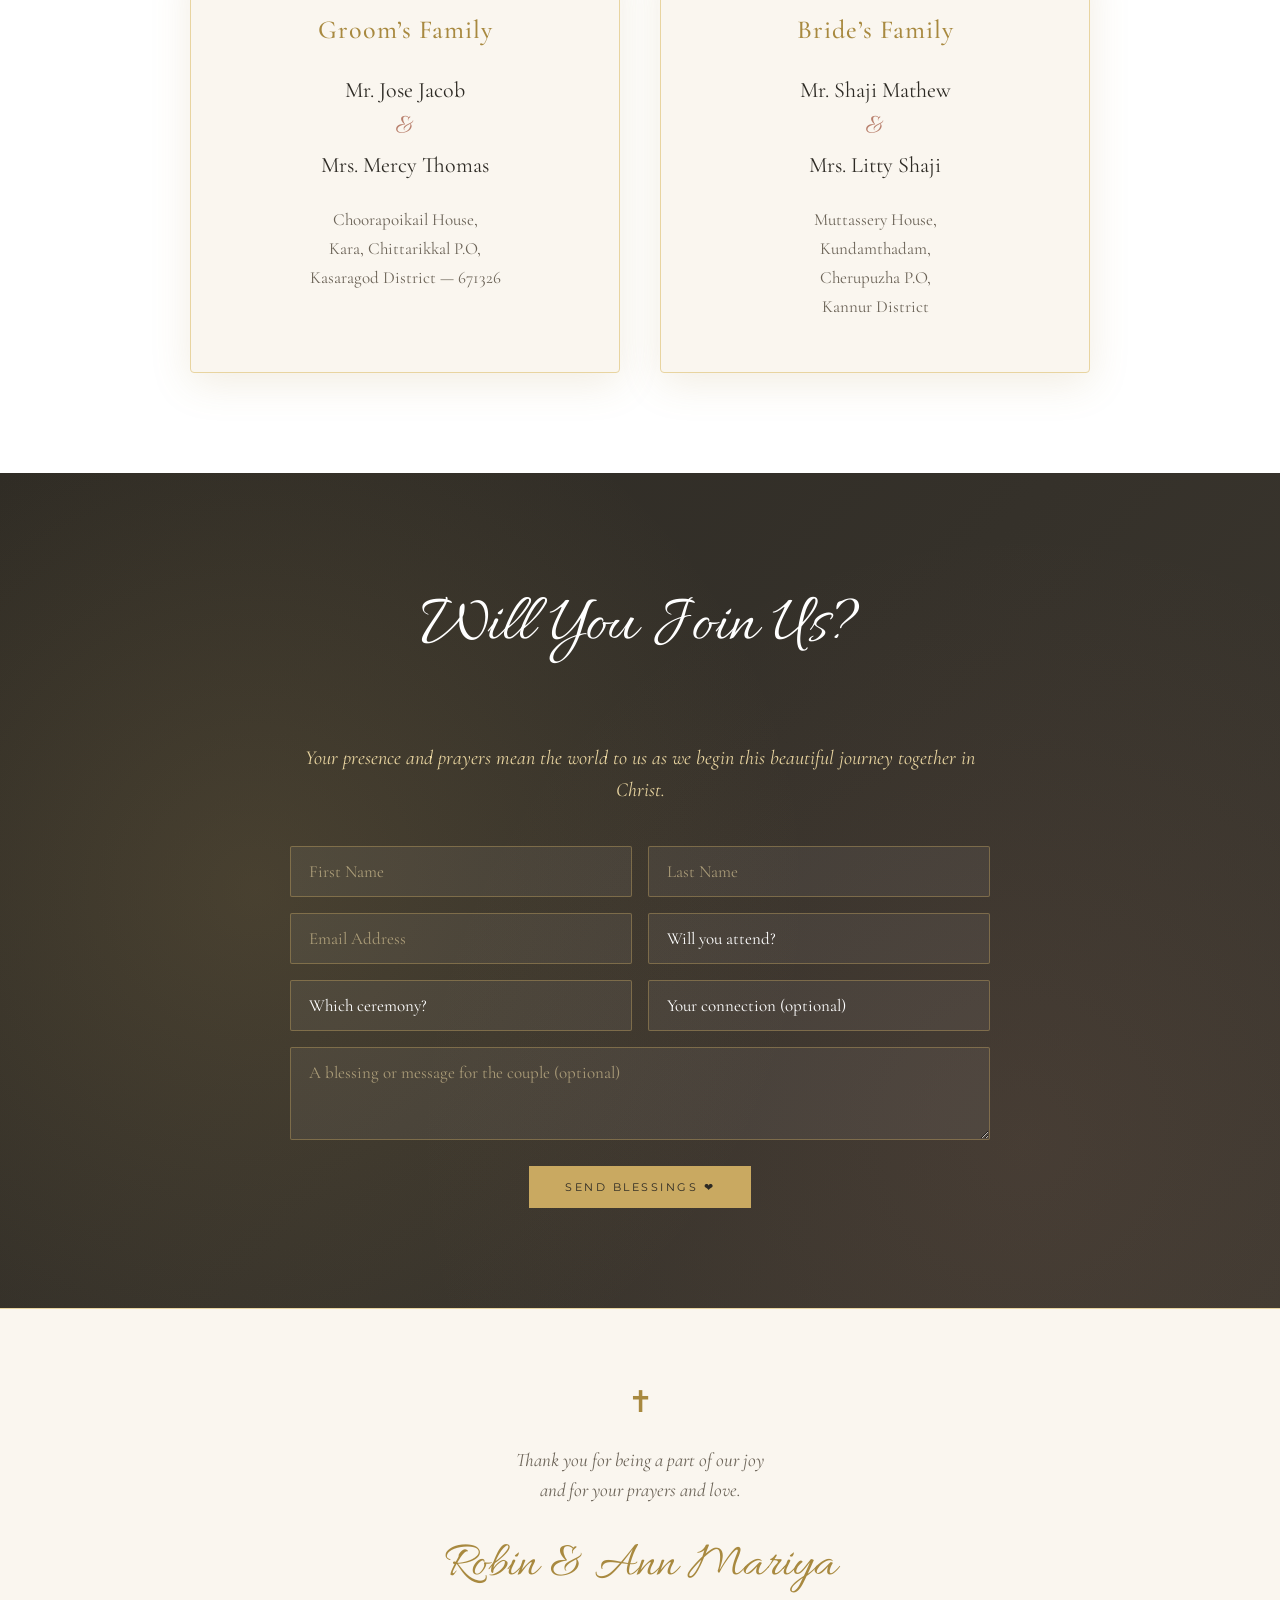
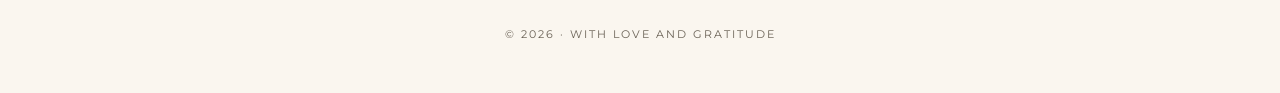
==== commit ec01bd8a: "Split gallery: mini carousel on home, full grid on gallery.html Replace the long carousel on the mai" ====
--- a/index.html
+++ b/index.html
@@ -22,7 +22,7 @@
         <li><a href="#story">Couple</a></li>
         <li><a href="#engagement">Betrothal</a></li>
         <li><a href="#wedding">Wedding</a></li>
-        <li><a href="#gallery">Gallery</a></li>
+        <li><a href="gallery.html">Gallery</a></li>
         <li><a href="#families">Families</a></li>
         <li><a href="#rsvp">RSVP</a></li>
       </ul>
@@ -181,67 +181,32 @@
     </div>
   </section>
 
-  <section id="gallery" class="gallery-section">
+  <section id="gallery" class="gallery-section gallery-mini">
     <h2 class="section-title">Save the Date</h2>
-    <p class="section-subtitle">Moments leading to forever</p>
+    <p class="section-subtitle">A glimpse of our journey</p>
     <div class="gallery-marquee">
       <div class="gallery-track">
         <img src="gallery/insta_6x8_01.jpg"  alt="" loading="lazy" />
-        <img src="gallery/insta_6x8_01g.jpg" alt="" loading="lazy" />
-        <img src="gallery/insta_6x8_02.jpg"  alt="" loading="lazy" />
         <img src="gallery/insta_6x8_05.jpg"  alt="" loading="lazy" />
-        <img src="gallery/insta_6x8_06.jpg"  alt="" loading="lazy" />
-        <img src="gallery/insta_6x8_07.jpg"  alt="" loading="lazy" />
         <img src="gallery/insta_6x8_08.jpg"  alt="" loading="lazy" />
-        <img src="gallery/insta_6x8_09.jpg"  alt="" loading="lazy" />
-        <img src="gallery/insta_6x8_12.jpg"  alt="" loading="lazy" />
         <img src="gallery/insta_6x8_13.jpg"  alt="" loading="lazy" />
-        <img src="gallery/insta_6x8_14.jpg"  alt="" loading="lazy" />
-        <img src="gallery/insta_6x8_15.jpg"  alt="" loading="lazy" />
         <img src="gallery/insta_6x8_16.jpg"  alt="" loading="lazy" />
-        <img src="gallery/insta_6x8_17.jpg"  alt="" loading="lazy" />
-        <img src="gallery/insta_6x8_18.jpg"  alt="" loading="lazy" />
         <img src="gallery/insta_6x8_21.jpg"  alt="" loading="lazy" />
-        <img src="gallery/insta_6x8_22.jpg"  alt="" loading="lazy" />
-        <img src="gallery/insta_6x8_23.jpg"  alt="" loading="lazy" />
-        <img src="gallery/insta_6x8_25.jpg"  alt="" loading="lazy" />
         <img src="gallery/insta_6x8_26.jpg"  alt="" loading="lazy" />
-        <img src="gallery/insta_6x8_27.jpg"  alt="" loading="lazy" />
-        <img src="gallery/insta_6x8_28.jpg"  alt="" loading="lazy" />
         <img src="gallery/insta_6x8_30.jpg"  alt="" loading="lazy" />
-        <img src="gallery/insta_6x8_31.jpg"  alt="" loading="lazy" />
-        <img src="gallery/insta_6x8_32.jpg"  alt="" loading="lazy" />
         <img src="gallery/insta_6x8_33.jpg"  alt="" loading="lazy" />
-        <img src="gallery/insta_6x8_34.jpg"  alt="" loading="lazy" />
         <img src="gallery/insta_6x8_01.jpg"  alt="" loading="lazy" aria-hidden="true" />
-        <img src="gallery/insta_6x8_01g.jpg" alt="" loading="lazy" aria-hidden="true" />
-        <img src="gallery/insta_6x8_02.jpg"  alt="" loading="lazy" aria-hidden="true" />
         <img src="gallery/insta_6x8_05.jpg"  alt="" loading="lazy" aria-hidden="true" />
-        <img src="gallery/insta_6x8_06.jpg"  alt="" loading="lazy" aria-hidden="true" />
-        <img src="gallery/insta_6x8_07.jpg"  alt="" loading="lazy" aria-hidden="true" />
         <img src="gallery/insta_6x8_08.jpg"  alt="" loading="lazy" aria-hidden="true" />
-        <img src="gallery/insta_6x8_09.jpg"  alt="" loading="lazy" aria-hidden="true" />
-        <img src="gallery/insta_6x8_12.jpg"  alt="" loading="lazy" aria-hidden="true" />
         <img src="gallery/insta_6x8_13.jpg"  alt="" loading="lazy" aria-hidden="true" />
-        <img src="gallery/insta_6x8_14.jpg"  alt="" loading="lazy" aria-hidden="true" />
-        <img src="gallery/insta_6x8_15.jpg"  alt="" loading="lazy" aria-hidden="true" />
         <img src="gallery/insta_6x8_16.jpg"  alt="" loading="lazy" aria-hidden="true" />
-        <img src="gallery/insta_6x8_17.jpg"  alt="" loading="lazy" aria-hidden="true" />
-        <img src="gallery/insta_6x8_18.jpg"  alt="" loading="lazy" aria-hidden="true" />
         <img src="gallery/insta_6x8_21.jpg"  alt="" loading="lazy" aria-hidden="true" />
-        <img src="gallery/insta_6x8_22.jpg"  alt="" loading="lazy" aria-hidden="true" />
-        <img src="gallery/insta_6x8_23.jpg"  alt="" loading="lazy" aria-hidden="true" />
-        <img src="gallery/insta_6x8_25.jpg"  alt="" loading="lazy" aria-hidden="true" />
         <img src="gallery/insta_6x8_26.jpg"  alt="" loading="lazy" aria-hidden="true" />
-        <img src="gallery/insta_6x8_27.jpg"  alt="" loading="lazy" aria-hidden="true" />
-        <img src="gallery/insta_6x8_28.jpg"  alt="" loading="lazy" aria-hidden="true" />
         <img src="gallery/insta_6x8_30.jpg"  alt="" loading="lazy" aria-hidden="true" />
-        <img src="gallery/insta_6x8_31.jpg"  alt="" loading="lazy" aria-hidden="true" />
-        <img src="gallery/insta_6x8_32.jpg"  alt="" loading="lazy" aria-hidden="true" />
         <img src="gallery/insta_6x8_33.jpg"  alt="" loading="lazy" aria-hidden="true" />
-        <img src="gallery/insta_6x8_34.jpg"  alt="" loading="lazy" aria-hidden="true" />
-      </div>
-    </div>
+      </div>
+    </div>
+    <a href="gallery.html" class="btn-primary gallery-cta">View Full Gallery &rarr;</a>
   </section>
 
   <section id="families" class="families-section">
--- a/styles.css
+++ b/styles.css
@@ -562,16 +562,19 @@
 }
 
 /* -------- Gallery -------- */
+html, body { overflow-x: hidden; }
+
 .gallery-section {
-  padding: 100px 0 110px;
+  padding: 80px 0 90px;
   background: linear-gradient(180deg, #fef9f4 0%, #fcefe3 100%);
   text-align: center;
   overflow: hidden;
+  max-width: 100vw;
 }
 
 .gallery-section .section-subtitle {
   margin-top: -32px;
-  margin-bottom: 50px;
+  margin-bottom: 36px;
   font-family: 'Cormorant Garamond', serif;
   font-style: italic;
   font-size: 22px;
@@ -580,6 +583,7 @@
 
 .gallery-marquee {
   width: 100%;
+  max-width: 100vw;
   overflow: hidden;
   -webkit-mask-image: linear-gradient(to right, transparent, #000 6%, #000 94%, transparent);
   mask-image: linear-gradient(to right, transparent, #000 6%, #000 94%, transparent);
@@ -587,10 +591,10 @@
 
 .gallery-track {
   display: flex;
-  gap: 22px;
+  gap: 18px;
   width: max-content;
-  padding: 18px 0;
-  animation: gallery-scroll 110s linear infinite;
+  padding: 14px 0;
+  animation: gallery-scroll 60s linear infinite;
 }
 
 .gallery-marquee:hover .gallery-track {
@@ -598,11 +602,11 @@
 }
 
 .gallery-track img {
-  height: 360px;
+  height: 220px;
   width: auto;
   flex-shrink: 0;
-  border-radius: 10px;
-  box-shadow: 0 12px 32px rgba(60, 30, 10, 0.18);
+  border-radius: 8px;
+  box-shadow: 0 10px 26px rgba(60, 30, 10, 0.16);
   cursor: zoom-in;
   transition: transform 0.4s ease, box-shadow 0.4s ease;
   user-select: none;
@@ -610,8 +614,13 @@
 }
 
 .gallery-track img:hover {
-  transform: translateY(-4px) scale(1.02);
-  box-shadow: 0 18px 40px rgba(60, 30, 10, 0.25);
+  transform: translateY(-3px) scale(1.02);
+  box-shadow: 0 16px 34px rgba(60, 30, 10, 0.22);
+}
+
+.gallery-cta {
+  display: inline-block;
+  margin-top: 40px;
 }
 
 @keyframes gallery-scroll {
@@ -620,8 +629,66 @@
 }
 
 @media (max-width: 768px) {
-  .gallery-track img { height: 260px; }
-  .gallery-track { gap: 14px; animation-duration: 80s; }
+  .gallery-track img { height: 170px; }
+  .gallery-track { gap: 12px; animation-duration: 50s; }
+}
+
+/* Full gallery page */
+.gallery-hero {
+  padding: 140px 24px 60px;
+  text-align: center;
+  background: linear-gradient(180deg, #fef9f4 0%, #fcefe3 100%);
+}
+
+.gallery-hero-title {
+  font-family: 'Cormorant Garamond', serif;
+  font-size: clamp(40px, 6vw, 64px);
+  font-weight: 500;
+  color: var(--ink);
+  letter-spacing: 2px;
+  margin: 10px 0;
+}
+
+.gallery-hero-subtitle {
+  font-family: 'Cormorant Garamond', serif;
+  font-style: italic;
+  font-size: 20px;
+  color: var(--muted);
+  margin-top: 8px;
+}
+
+.gallery-grid-section {
+  padding: 60px 24px 110px;
+  background: #fff;
+  text-align: center;
+}
+
+.gallery-grid {
+  display: grid;
+  grid-template-columns: repeat(auto-fill, minmax(220px, 1fr));
+  gap: 18px;
+  max-width: 1280px;
+  margin: 0 auto;
+}
+
+.gallery-grid img {
+  width: 100%;
+  aspect-ratio: 3 / 4;
+  object-fit: cover;
+  border-radius: 8px;
+  box-shadow: 0 8px 22px rgba(60, 30, 10, 0.14);
+  cursor: zoom-in;
+  transition: transform 0.35s ease, box-shadow 0.35s ease;
+}
+
+.gallery-grid img:hover {
+  transform: translateY(-4px);
+  box-shadow: 0 14px 32px rgba(60, 30, 10, 0.22);
+}
+
+@media (max-width: 600px) {
+  .gallery-grid { grid-template-columns: repeat(2, 1fr); gap: 10px; }
+  .gallery-grid-section { padding: 40px 14px 80px; }
 }
 
 /* Lightbox */
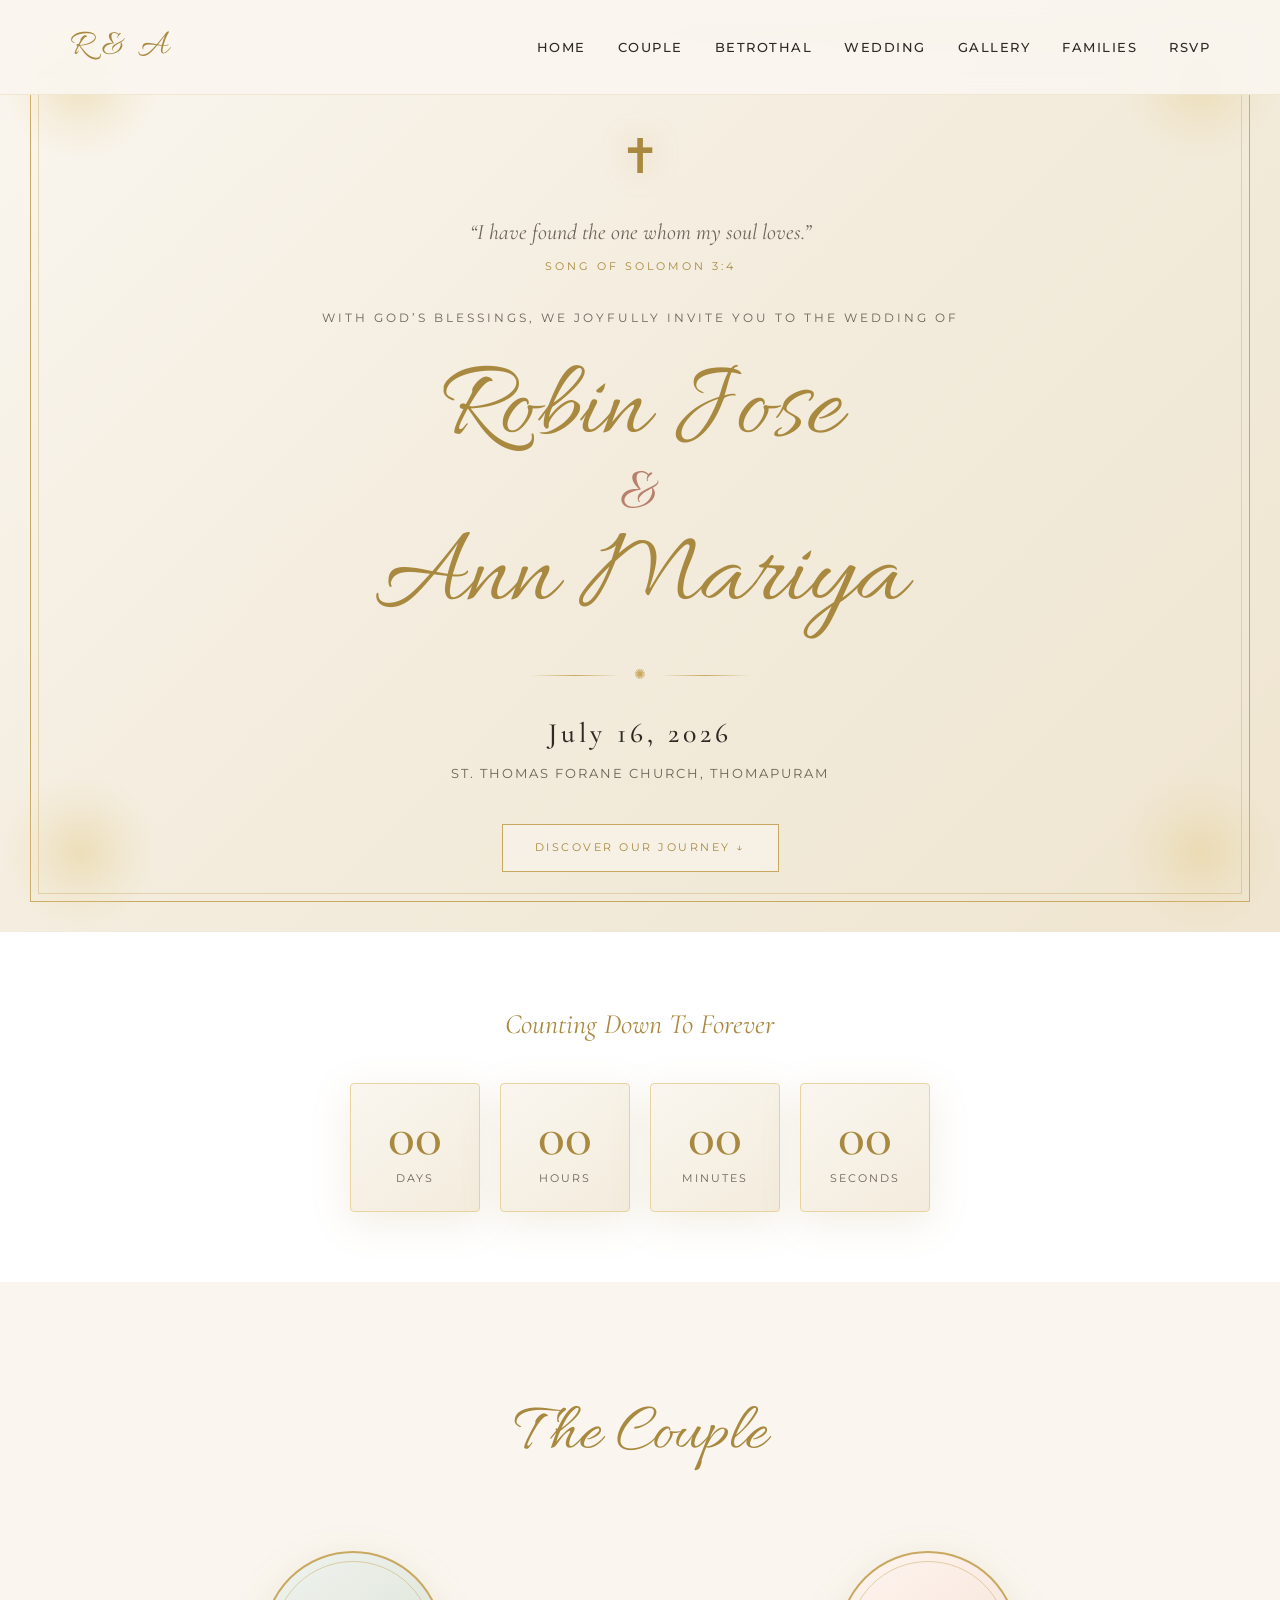
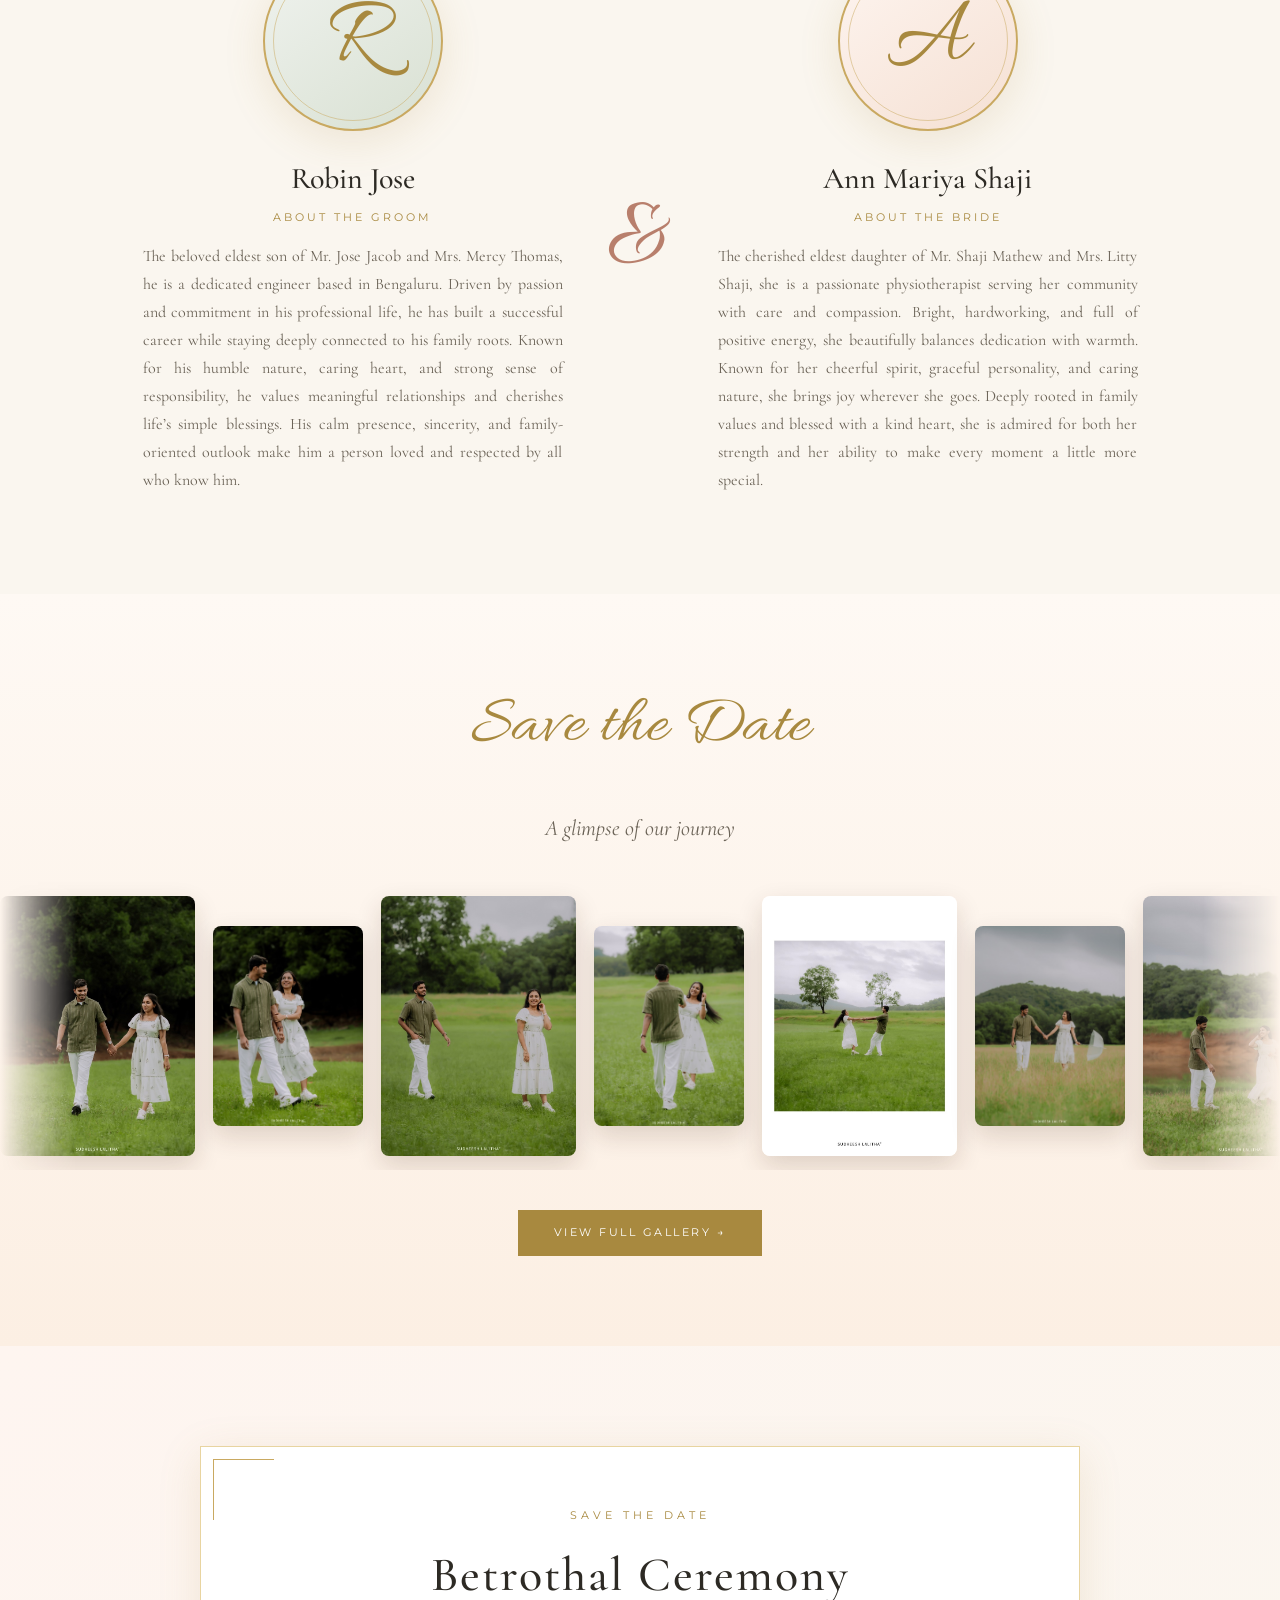
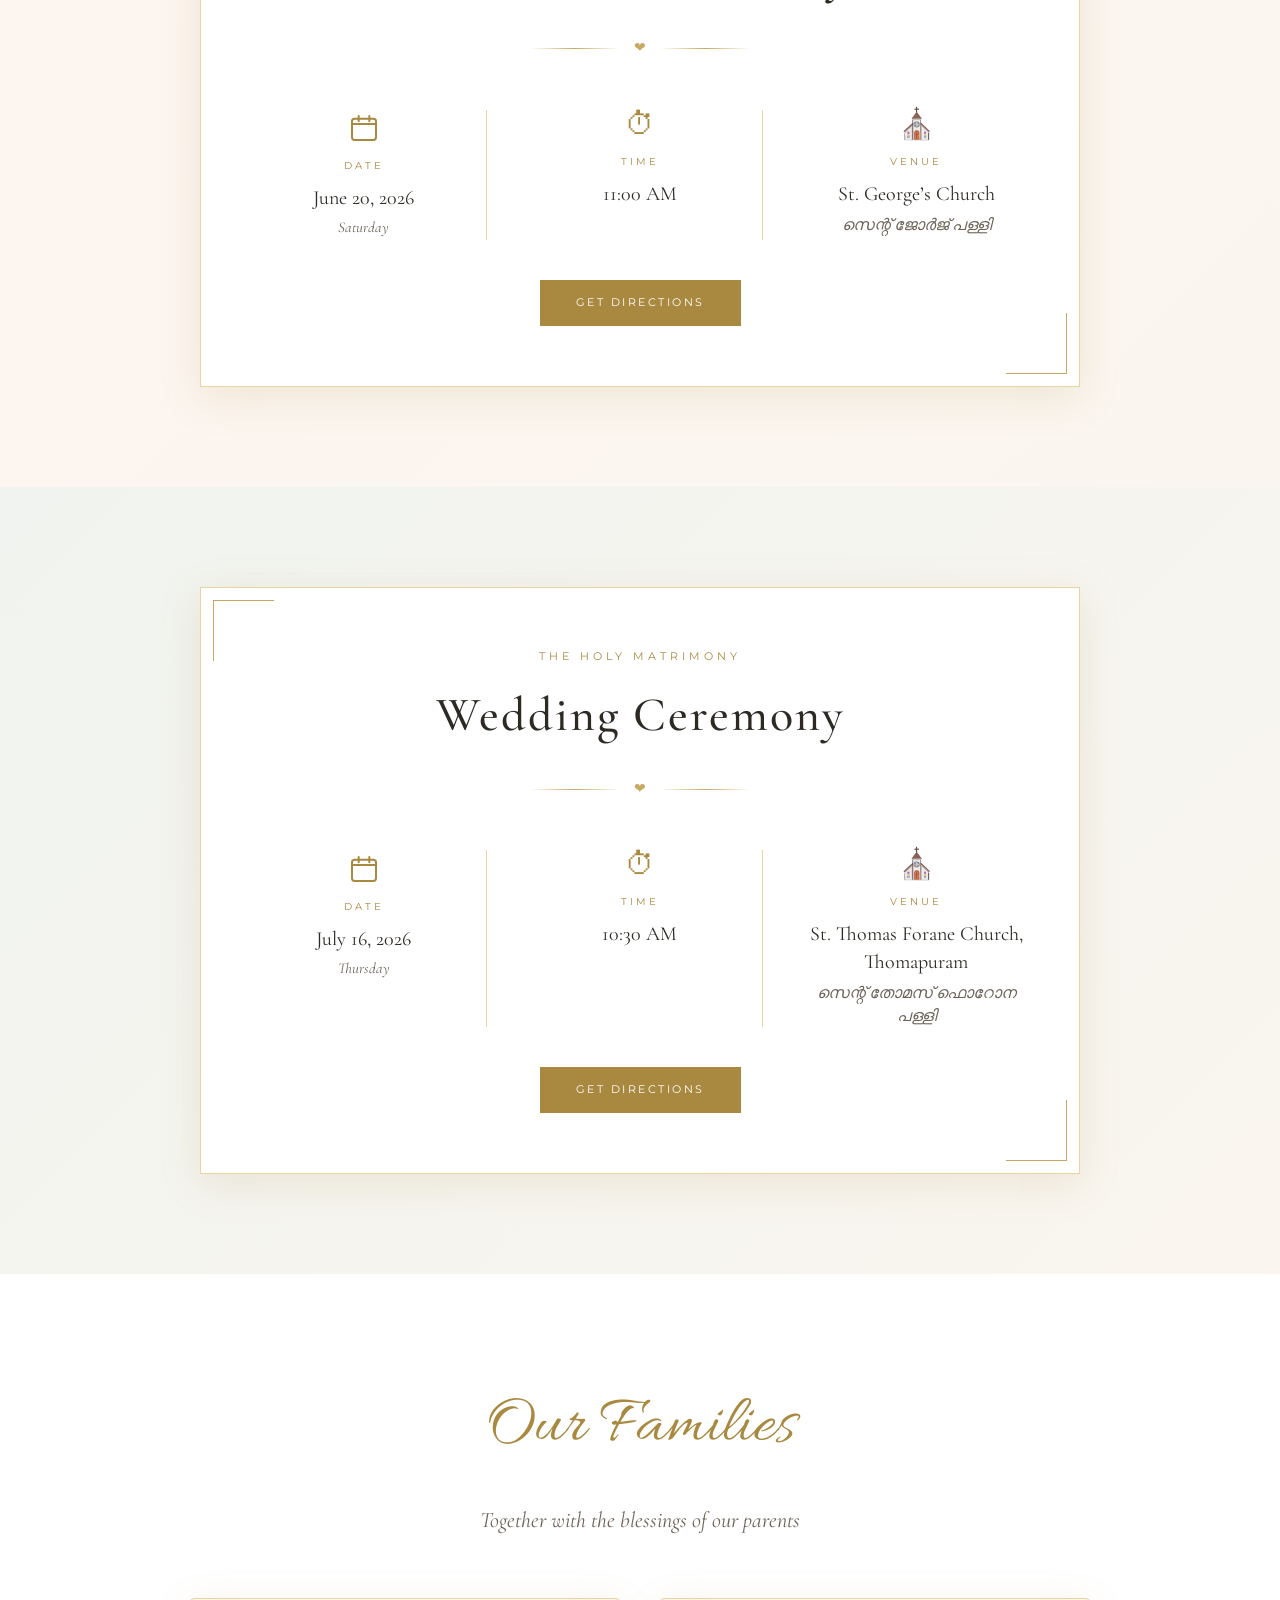
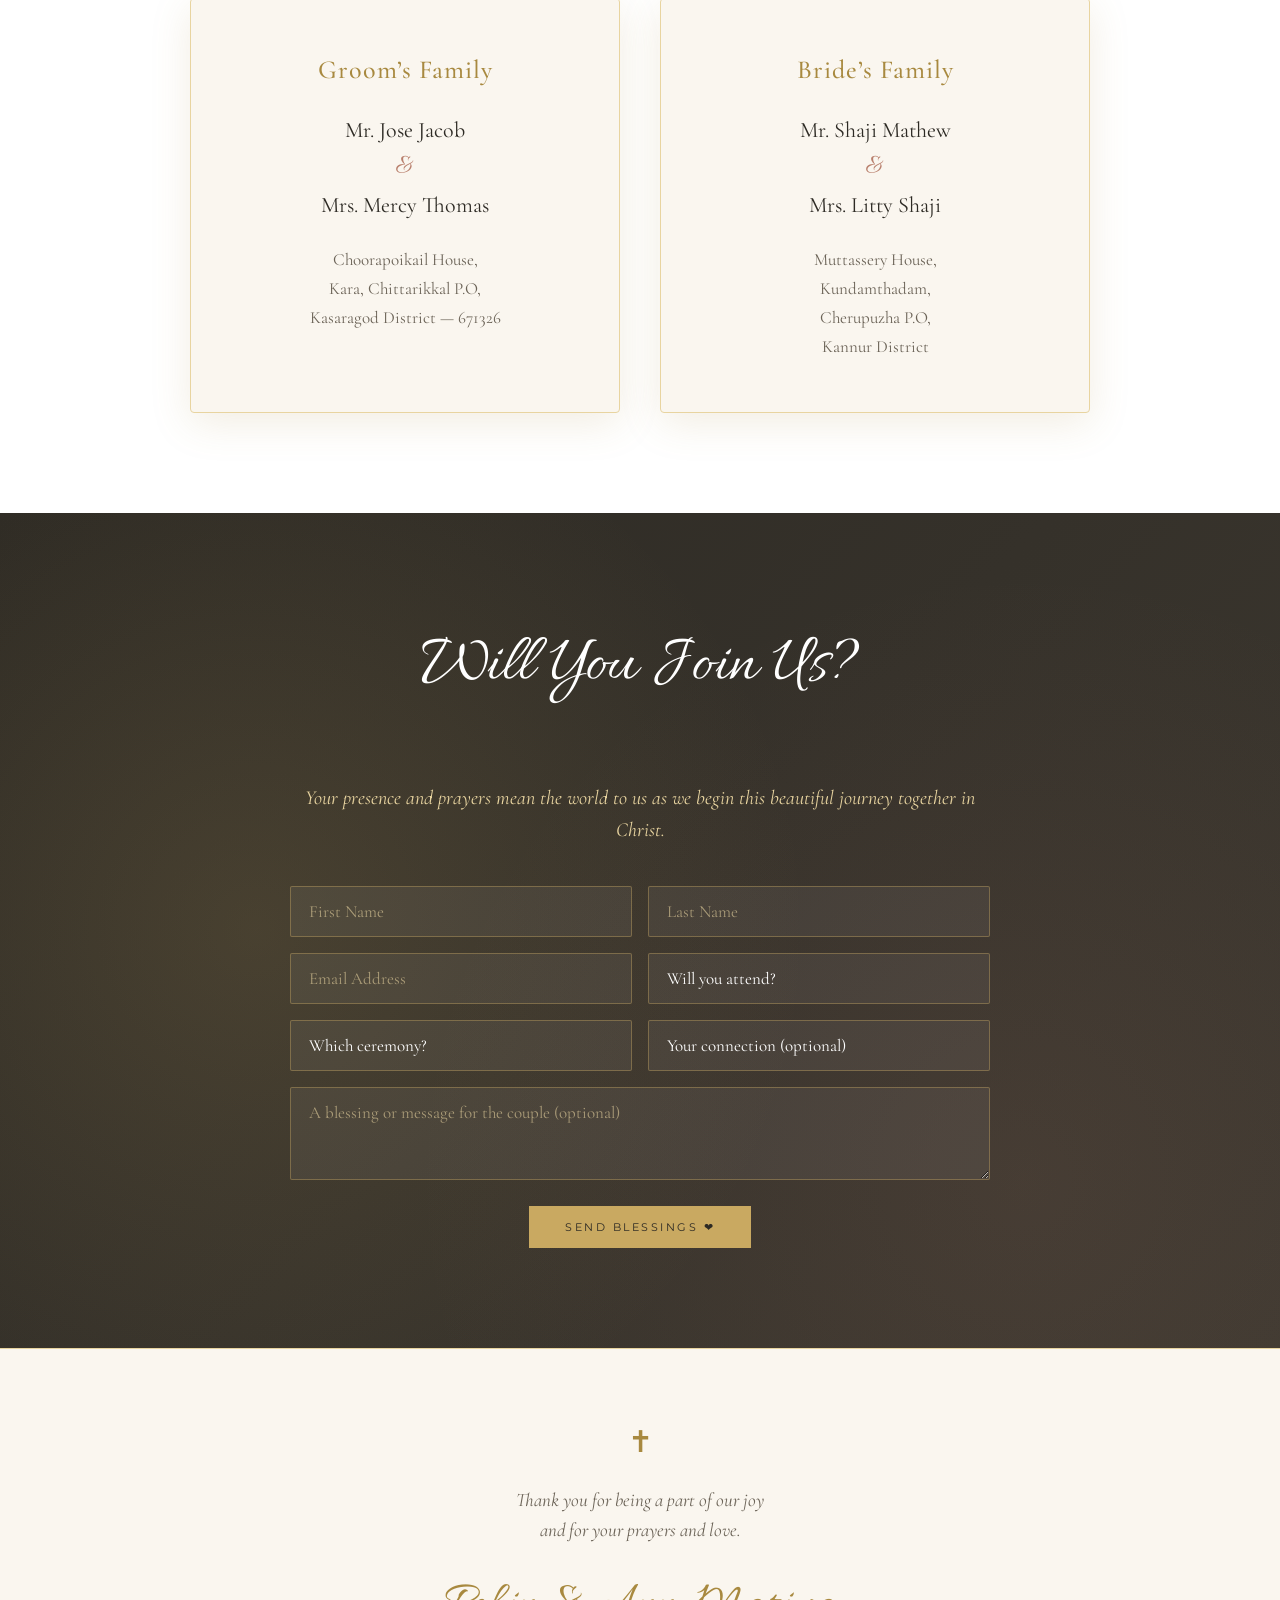
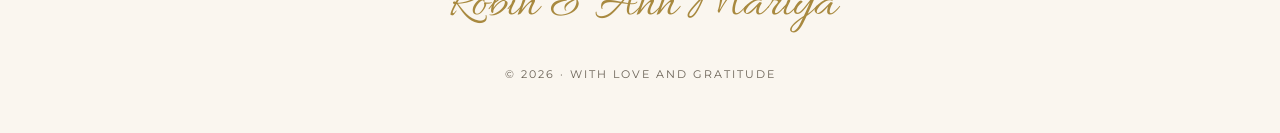
==== commit d5996f64: "Move gallery under The Couple; alternate odd/even photo heights Co-Authored-By: Claude Opus 4.7 (1M " ====
--- a/index.html
+++ b/index.html
@@ -96,88 +96,6 @@
         </p>
       </div>
 
-    </div>
-  </section>
-
-  <section id="engagement" class="event-section engagement-bg">
-    <div class="event-card">
-      <p class="event-eyebrow">Save the Date</p>
-      <h2 class="event-title">Betrothal Ceremony</h2>
-      <div class="divider"><span>&#10084;</span></div>
-
-      <div class="event-details">
-        <div class="detail">
-          <div class="detail-icon">
-            <svg width="34" height="34" viewBox="0 0 24 24" fill="none" stroke="currentColor" stroke-width="1.5" stroke-linecap="round" stroke-linejoin="round" aria-hidden="true">
-              <rect x="3" y="5" width="18" height="16" rx="2" />
-              <path d="M3 9h18" />
-              <path d="M8 3v4" />
-              <path d="M16 3v4" />
-            </svg>
-          </div>
-          <p class="detail-label">Date</p>
-          <p class="detail-value">June 20, 2026<br /><span class="muted">Saturday</span></p>
-        </div>
-        <div class="detail">
-          <div class="detail-icon">&#9201;</div>
-          <p class="detail-label">Time</p>
-          <p class="detail-value">11:00 AM</p>
-        </div>
-        <div class="detail">
-          <div class="detail-icon">&#9962;</div>
-          <p class="detail-label">Venue</p>
-          <p class="detail-value">
-            St. George&rsquo;s Church
-            <span class="malayalam">സെന്റ് ജോർജ് പള്ളി</span>
-          </p>
-        </div>
-      </div>
-
-      <a class="btn-primary" target="_blank" rel="noopener"
-         href="https://maps.app.goo.gl/1GhF9p43gRmb3uq37?g_st=ac">
-        Get Directions
-      </a>
-    </div>
-  </section>
-
-  <section id="wedding" class="event-section wedding-bg">
-    <div class="event-card">
-      <p class="event-eyebrow">The Holy Matrimony</p>
-      <h2 class="event-title">Wedding Ceremony</h2>
-      <div class="divider"><span>&#10084;</span></div>
-
-      <div class="event-details">
-        <div class="detail">
-          <div class="detail-icon">
-            <svg width="34" height="34" viewBox="0 0 24 24" fill="none" stroke="currentColor" stroke-width="1.5" stroke-linecap="round" stroke-linejoin="round" aria-hidden="true">
-              <rect x="3" y="5" width="18" height="16" rx="2" />
-              <path d="M3 9h18" />
-              <path d="M8 3v4" />
-              <path d="M16 3v4" />
-            </svg>
-          </div>
-          <p class="detail-label">Date</p>
-          <p class="detail-value">July 16, 2026<br /><span class="muted">Thursday</span></p>
-        </div>
-        <div class="detail">
-          <div class="detail-icon">&#9201;</div>
-          <p class="detail-label">Time</p>
-          <p class="detail-value">10:30 AM</p>
-        </div>
-        <div class="detail">
-          <div class="detail-icon">&#9962;</div>
-          <p class="detail-label">Venue</p>
-          <p class="detail-value">
-            St. Thomas Forane Church,<br />Thomapuram
-            <span class="malayalam">സെന്റ് തോമസ് ഫൊറോന പള്ളി</span>
-          </p>
-        </div>
-      </div>
-
-      <a class="btn-primary" target="_blank" rel="noopener"
-         href="https://www.google.com/maps/search/?api=1&query=St.+Thomas+Forane+Church+Thomapuram">
-        Get Directions
-      </a>
     </div>
   </section>
 
@@ -209,6 +127,88 @@
     <a href="gallery.html" class="btn-primary gallery-cta">View Full Gallery &rarr;</a>
   </section>
 
+  <section id="engagement" class="event-section engagement-bg">
+    <div class="event-card">
+      <p class="event-eyebrow">Save the Date</p>
+      <h2 class="event-title">Betrothal Ceremony</h2>
+      <div class="divider"><span>&#10084;</span></div>
+
+      <div class="event-details">
+        <div class="detail">
+          <div class="detail-icon">
+            <svg width="34" height="34" viewBox="0 0 24 24" fill="none" stroke="currentColor" stroke-width="1.5" stroke-linecap="round" stroke-linejoin="round" aria-hidden="true">
+              <rect x="3" y="5" width="18" height="16" rx="2" />
+              <path d="M3 9h18" />
+              <path d="M8 3v4" />
+              <path d="M16 3v4" />
+            </svg>
+          </div>
+          <p class="detail-label">Date</p>
+          <p class="detail-value">June 20, 2026<br /><span class="muted">Saturday</span></p>
+        </div>
+        <div class="detail">
+          <div class="detail-icon">&#9201;</div>
+          <p class="detail-label">Time</p>
+          <p class="detail-value">11:00 AM</p>
+        </div>
+        <div class="detail">
+          <div class="detail-icon">&#9962;</div>
+          <p class="detail-label">Venue</p>
+          <p class="detail-value">
+            St. George&rsquo;s Church
+            <span class="malayalam">സെന്റ് ജോർജ് പള്ളി</span>
+          </p>
+        </div>
+      </div>
+
+      <a class="btn-primary" target="_blank" rel="noopener"
+         href="https://maps.app.goo.gl/1GhF9p43gRmb3uq37?g_st=ac">
+        Get Directions
+      </a>
+    </div>
+  </section>
+
+  <section id="wedding" class="event-section wedding-bg">
+    <div class="event-card">
+      <p class="event-eyebrow">The Holy Matrimony</p>
+      <h2 class="event-title">Wedding Ceremony</h2>
+      <div class="divider"><span>&#10084;</span></div>
+
+      <div class="event-details">
+        <div class="detail">
+          <div class="detail-icon">
+            <svg width="34" height="34" viewBox="0 0 24 24" fill="none" stroke="currentColor" stroke-width="1.5" stroke-linecap="round" stroke-linejoin="round" aria-hidden="true">
+              <rect x="3" y="5" width="18" height="16" rx="2" />
+              <path d="M3 9h18" />
+              <path d="M8 3v4" />
+              <path d="M16 3v4" />
+            </svg>
+          </div>
+          <p class="detail-label">Date</p>
+          <p class="detail-value">July 16, 2026<br /><span class="muted">Thursday</span></p>
+        </div>
+        <div class="detail">
+          <div class="detail-icon">&#9201;</div>
+          <p class="detail-label">Time</p>
+          <p class="detail-value">10:30 AM</p>
+        </div>
+        <div class="detail">
+          <div class="detail-icon">&#9962;</div>
+          <p class="detail-label">Venue</p>
+          <p class="detail-value">
+            St. Thomas Forane Church,<br />Thomapuram
+            <span class="malayalam">സെന്റ് തോമസ് ഫൊറോന പള്ളി</span>
+          </p>
+        </div>
+      </div>
+
+      <a class="btn-primary" target="_blank" rel="noopener"
+         href="https://www.google.com/maps/search/?api=1&query=St.+Thomas+Forane+Church+Thomapuram">
+        Get Directions
+      </a>
+    </div>
+  </section>
+
   <section id="families" class="families-section">
     <h2 class="section-title">Our Families</h2>
     <p class="section-subtitle">Together with the blessings of our parents</p>
--- a/styles.css
+++ b/styles.css
@@ -601,8 +601,11 @@
   animation-play-state: paused;
 }
 
+.gallery-track {
+  align-items: center;
+}
+
 .gallery-track img {
-  height: 220px;
   width: auto;
   flex-shrink: 0;
   border-radius: 8px;
@@ -613,6 +616,9 @@
   -webkit-user-drag: none;
 }
 
+.gallery-track img:nth-child(odd)  { height: 260px; }
+.gallery-track img:nth-child(even) { height: 200px; }
+
 .gallery-track img:hover {
   transform: translateY(-3px) scale(1.02);
   box-shadow: 0 16px 34px rgba(60, 30, 10, 0.22);
@@ -629,7 +635,8 @@
 }
 
 @media (max-width: 768px) {
-  .gallery-track img { height: 170px; }
+  .gallery-track img:nth-child(odd)  { height: 200px; }
+  .gallery-track img:nth-child(even) { height: 150px; }
   .gallery-track { gap: 12px; animation-duration: 50s; }
 }
 
